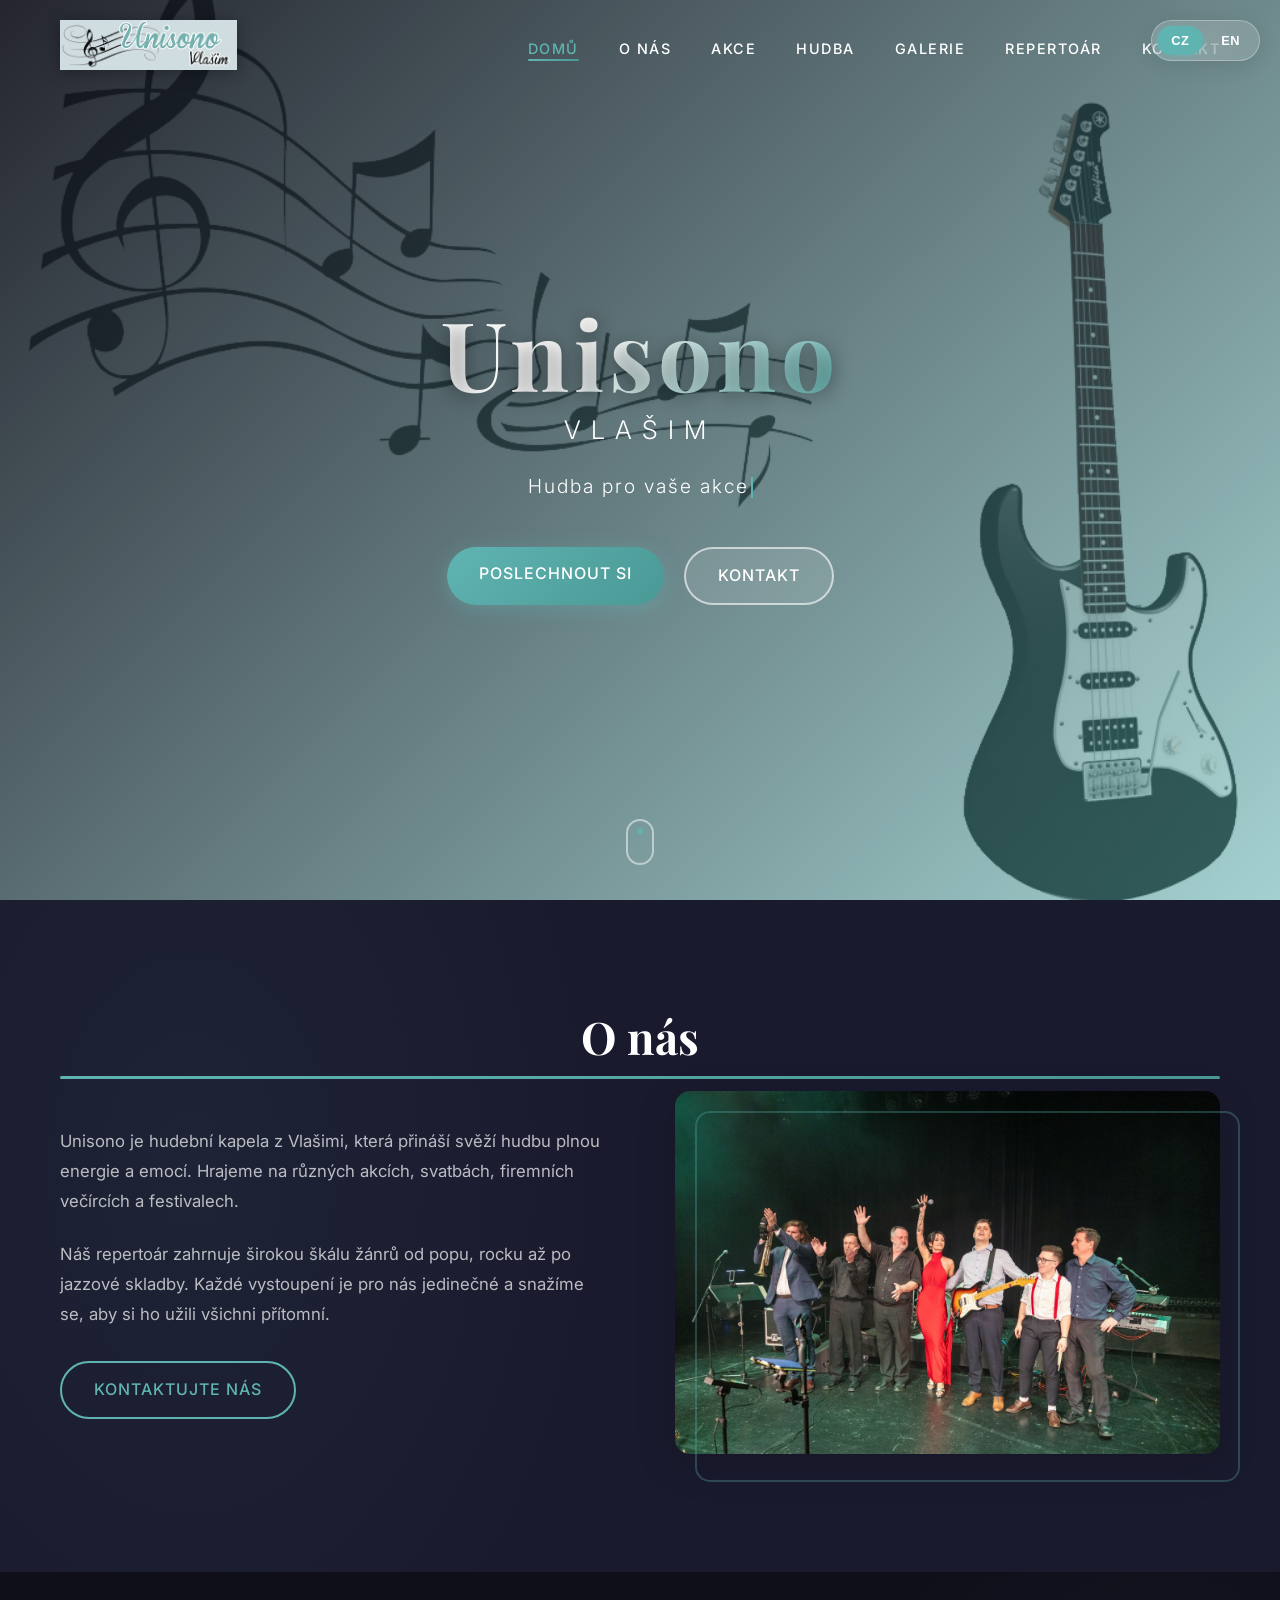
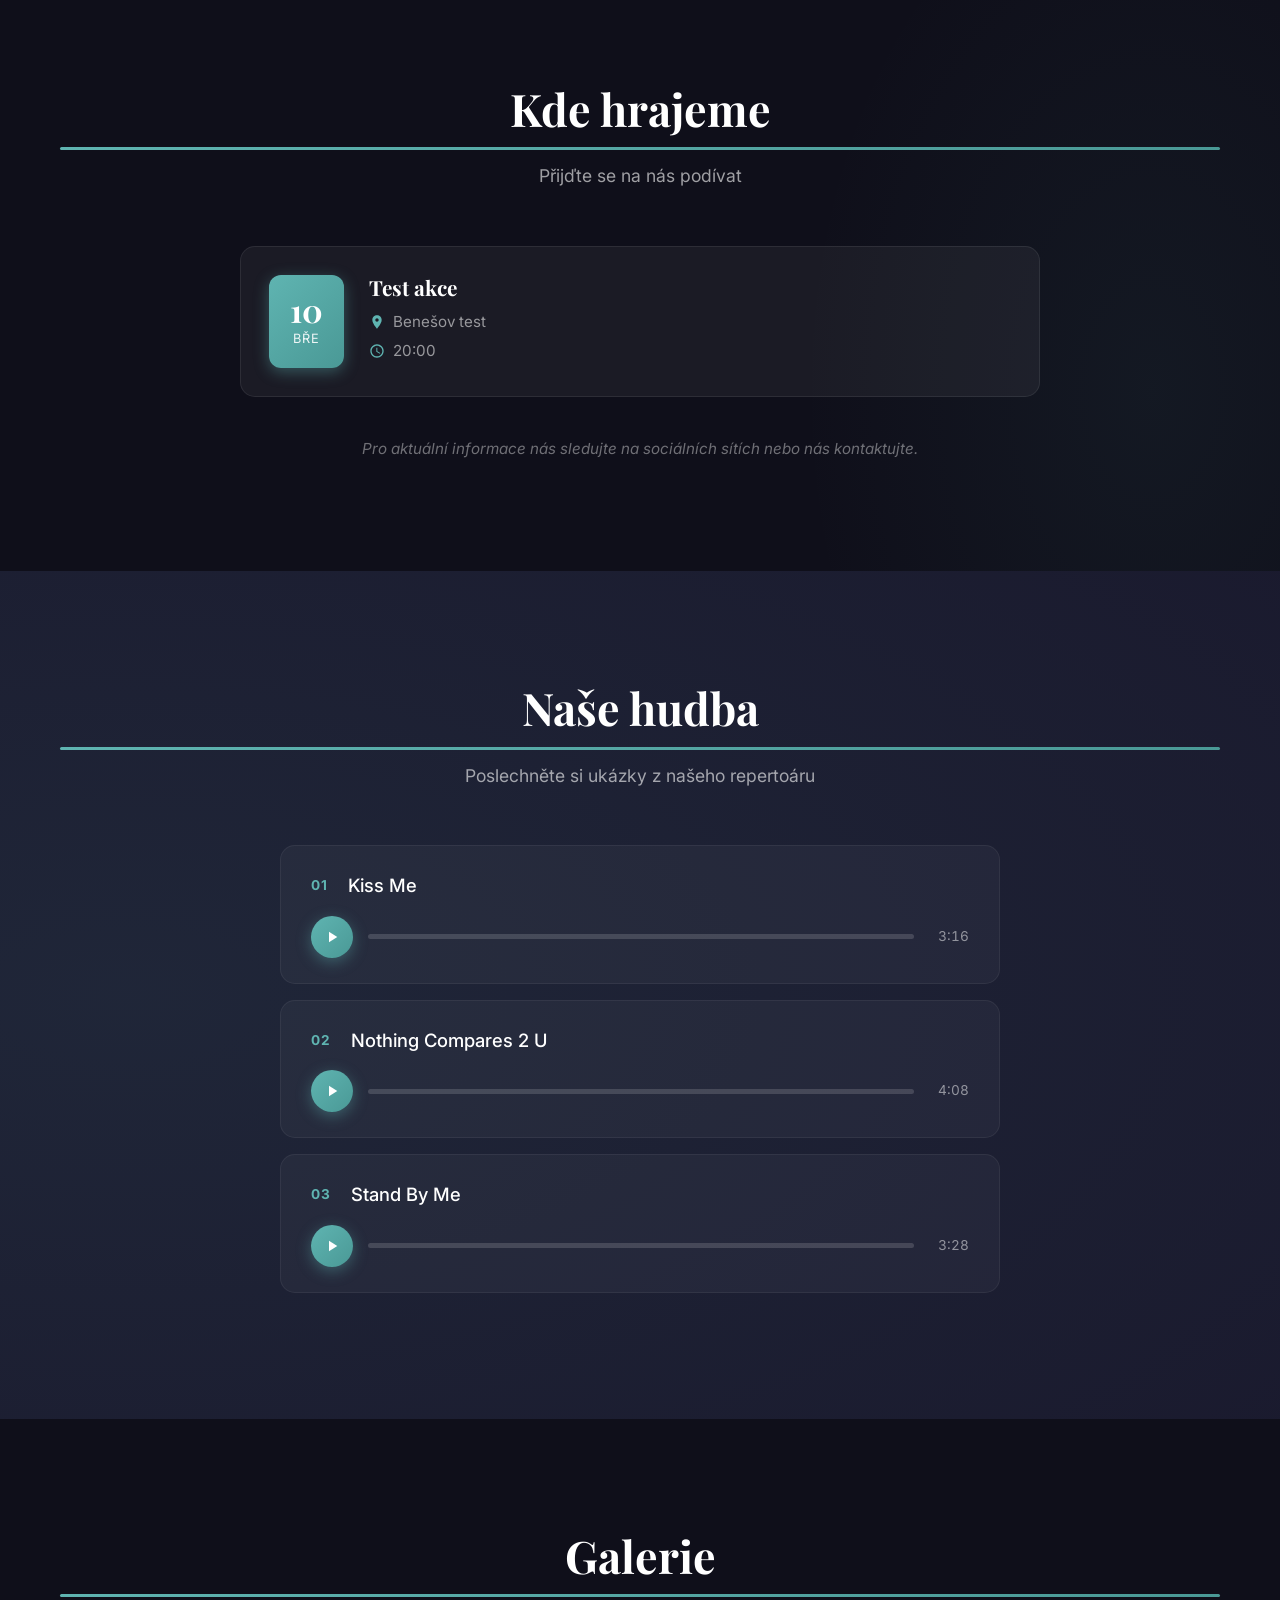
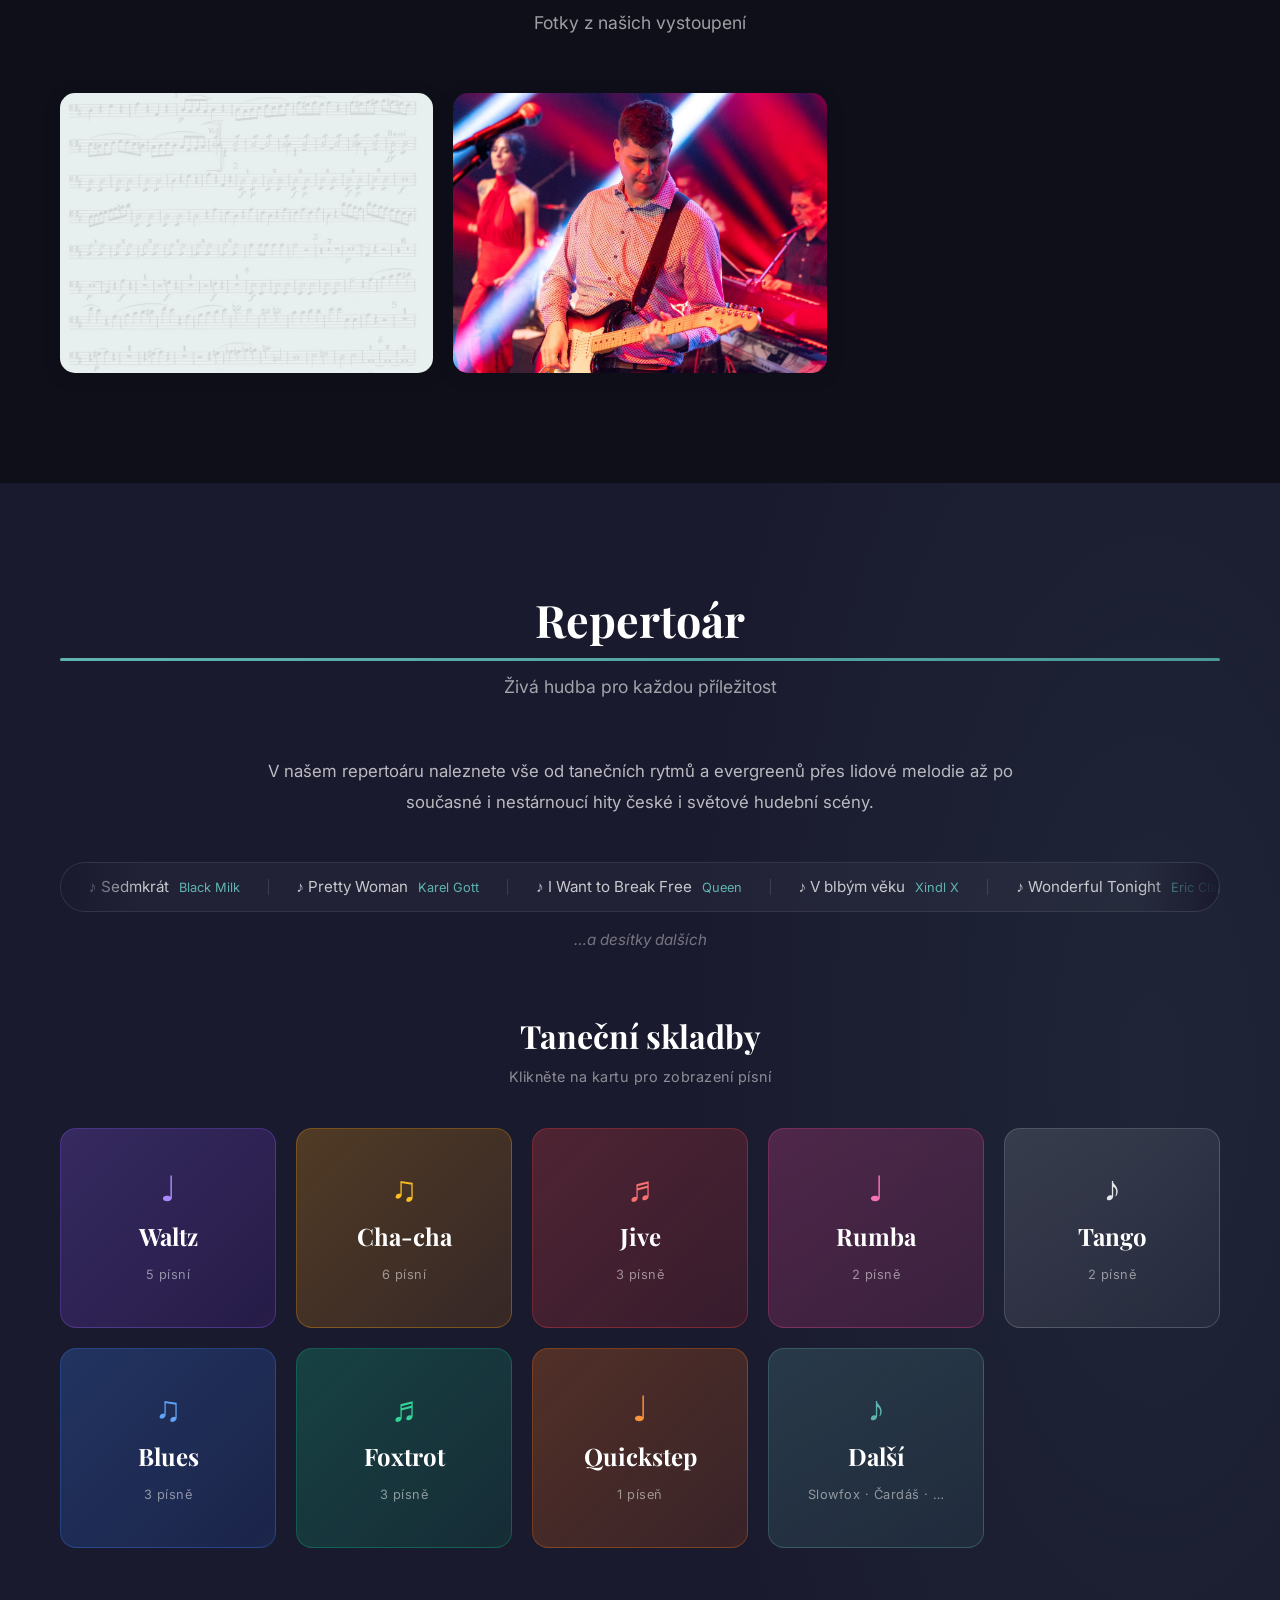
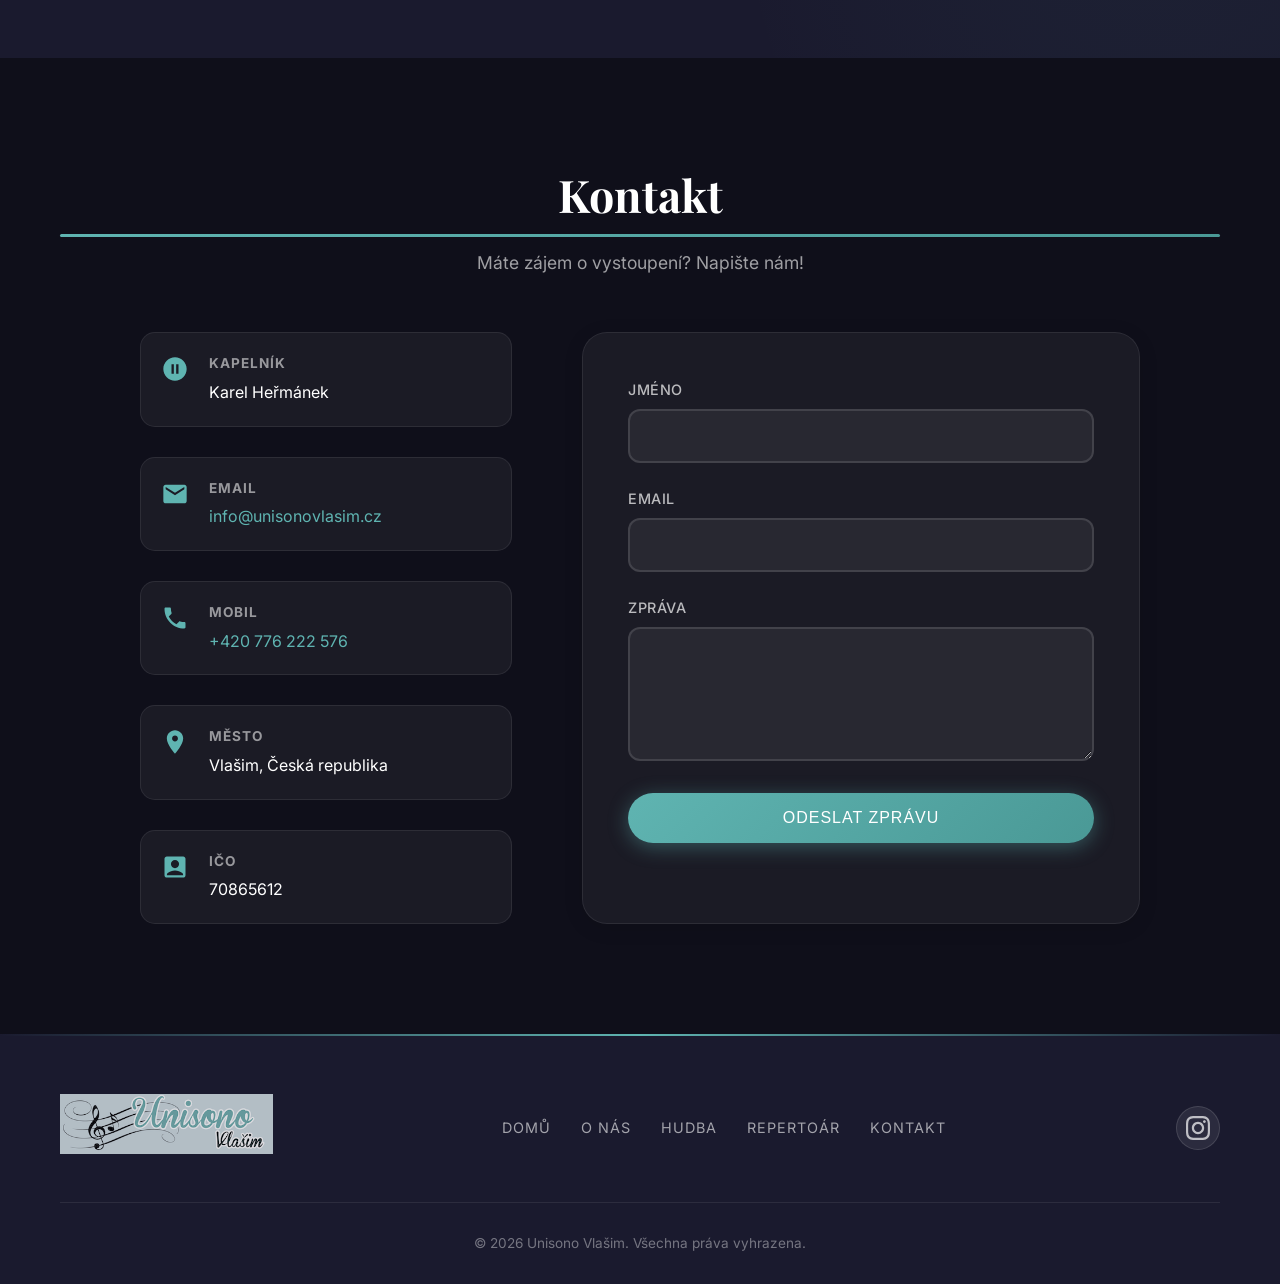
==== index.html @ f1cb287b "Dvě střídající se barvy sekcí + Instagram odkaz - Přidána tmavá pozadí pro Gallery, Contact sekce (b" ====
<!DOCTYPE html>
<html lang="cs">
<head>
    <meta charset="UTF-8">
    <meta name="viewport" content="width=device-width, initial-scale=1.0">
    <meta name="description" content="Unisono Vlašim - Česká hudební kapela. Koncerty, hudba, fotogalerie a kontakt.">
    <title>Unisono Vlašim | Hudební kapela</title>
    <link rel="stylesheet" href="css/style.css">
    <link rel="preconnect" href="https://fonts.googleapis.com">
    <link rel="preconnect" href="https://fonts.gstatic.com" crossorigin>
    <link href="https://fonts.googleapis.com/css2?family=Playfair+Display:wght@400;700&family=Inter:wght@300;400;500;600&display=swap" rel="stylesheet">
    <link rel="icon" type="image/png" href="images/logo.png">
    <script src="https://identity.netlify.com/v1/netlify-identity-widget.js"></script>
</head>
<body>
    <!-- Language Switcher -->
    <div class="lang-switcher">
        <button class="lang-btn active" data-lang="cs">CZ</button>
        <button class="lang-btn" data-lang="en">EN</button>
    </div>

    <!-- Navigation -->
    <nav class="navbar" id="navbar">
        <div class="nav-container">
            <a href="#home" class="nav-logo">
                <img src="images/logo.png" alt="Unisono Vlašim">
            </a>
            <button class="nav-toggle" aria-label="Toggle navigation">
                <span></span>
                <span></span>
                <span></span>
            </button>
            <ul class="nav-menu">
                <li><a href="#home" data-cs="Domů" data-en="Home">Domů</a></li>
                <li><a href="#about" data-cs="O nás" data-en="About">O nás</a></li>
                <li><a href="#events" data-cs="Akce" data-en="Events">Akce</a></li>
                <li><a href="#music" data-cs="Hudba" data-en="Music">Hudba</a></li>
                <li><a href="#gallery" data-cs="Galerie" data-en="Gallery">Galerie</a></li>
                <li><a href="#repertoire" data-cs="Repertoár" data-en="Repertoire">Repertoár</a></li>
                <li><a href="#contact" data-cs="Kontakt" data-en="Contact">Kontakt</a></li>
            </ul>
        </div>
    </nav>

    <!-- Hero Section -->
    <section id="home" class="hero">
        <div class="hero-overlay"></div>
        <div class="hero-particles"></div>
        <div class="hero-content">
            <h1 class="hero-title">Unisono</h1>
            <p class="hero-location">Vlašim</p>
            <p class="hero-subtitle" data-cs="Hudba pro vaše akce" data-en="Music for your events">Hudba pro vaše akce</p>
            <div class="hero-buttons">
                <a href="#music" class="btn btn-primary" data-cs="Poslechnout si" data-en="Listen Now">Poslechnout si</a>
                <a href="#contact" class="btn btn-outline" data-cs="Kontakt" data-en="Contact">Kontakt</a>
            </div>
        </div>
        <div class="scroll-indicator">
            <span></span>
        </div>
    </section>

    <!-- About Section -->
    <section id="about" class="section about">
        <div class="container">
            <h2 class="section-title" data-cs="O nás" data-en="About Us">O nás</h2>
            <div class="about-content">
                <div class="about-text">
                    <p data-cs="Unisono je hudební kapela z Vlašimi, která přináší svěží hudbu plnou energie a emocí. Hrajeme na různých akcích, svatbách, firemních večírcích a festivalech."
                       data-en="Unisono is a music band from Vlašim, bringing fresh music full of energy and emotions. We play at various events, weddings, corporate parties and festivals.">
                        Unisono je hudební kapela z Vlašimi, která přináší svěží hudbu plnou energie a emocí. Hrajeme na různých akcích, svatbách, firemních večírcích a festivalech.
                    </p>
                    <p data-cs="Náš repertoár zahrnuje širokou škálu žánrů od popu, rocku až po jazzové skladby. Každé vystoupení je pro nás jedinečné a snažíme se, aby si ho užili všichni přítomní."
                       data-en="Our repertoire includes a wide range of genres from pop, rock to jazz compositions. Every performance is unique for us and we try to make sure everyone enjoys it.">
                        Náš repertoár zahrnuje širokou škálu žánrů od popu, rocku až po jazzové skladby. Každé vystoupení je pro nás jedinečné a snažíme se, aby si ho užili všichni přítomní.
                    </p>
                    <a href="#contact" class="btn btn-secondary" data-cs="Kontaktujte nás" data-en="Contact Us">Kontaktujte nás</a>
                </div>
                <div class="about-image">
                    <img src="images/kapela.jpg" alt="Kapela Unisono Vlašim" style="width:100%;border-radius:15px;box-shadow:0 10px 40px rgba(0,0,0,0.15);">
                </div>
            </div>
        </div>
    </section>

    <!-- Events Section -->
    <section id="events" class="section events">
        <div class="container">
            <h2 class="section-title" data-cs="Kde hrajeme" data-en="Upcoming Events">Kde hrajeme</h2>
            <p class="section-subtitle" data-cs="Přijďte se na nás podívat" data-en="Come see us live">Přijďte se na nás podívat</p>

            <div class="events-list" id="events-list">
                <!-- Events will be loaded dynamically from CMS -->
                <div class="event-card">
                    <div class="event-date">
                        <span class="event-day">15</span>
                        <span class="event-month" data-cs="Bře" data-en="Mar">Bře</span>
                    </div>
                    <div class="event-info">
                        <h3 class="event-title">Jarní koncert</h3>
                        <p class="event-location">
                            <svg viewBox="0 0 24 24" fill="currentColor" width="16" height="16">
                                <path d="M12 2C8.13 2 5 5.13 5 9c0 5.25 7 13 7 13s7-7.75 7-13c0-3.87-3.13-7-7-7zm0 9.5c-1.38 0-2.5-1.12-2.5-2.5s1.12-2.5 2.5-2.5 2.5 1.12 2.5 2.5-1.12 2.5-2.5 2.5z"/>
                            </svg>
                            Kulturní dům Vlašim
                        </p>
                        <p class="event-time">
                            <svg viewBox="0 0 24 24" fill="currentColor" width="16" height="16">
                                <path d="M11.99 2C6.47 2 2 6.48 2 12s4.47 10 9.99 10C17.52 22 22 17.52 22 12S17.52 2 11.99 2zM12 20c-4.42 0-8-3.58-8-8s3.58-8 8-8 8 3.58 8 8-3.58 8-8 8zm.5-13H11v6l5.25 3.15.75-1.23-4.5-2.67z"/>
                            </svg>
                            20:00
                        </p>
                    </div>
                </div>
            </div>

            <p class="events-note" data-cs="Pro aktuální informace nás sledujte na sociálních sítích nebo nás kontaktujte."
               data-en="For current information, follow us on social media or contact us.">
                Pro aktuální informace nás sledujte na sociálních sítích nebo nás kontaktujte.
            </p>
        </div>
    </section>

    <!-- Music Section -->
    <section id="music" class="section music">
        <div class="container">
            <h2 class="section-title" data-cs="Naše hudba" data-en="Our Music">Naše hudba</h2>
            <p class="section-subtitle" data-cs="Poslechněte si ukázky z našeho repertoáru" data-en="Listen to samples from our repertoire">Poslechněte si ukázky z našeho repertoáru</p>

            <div class="music-player">
                <div class="track" data-src="audio/kiss_me.mp3">
                    <div class="track-info">
                        <span class="track-number">01</span>
                        <span class="track-name">Kiss Me</span>
                        <div class="equalizer">
                            <span class="eq-bar"></span><span class="eq-bar"></span>
                            <span class="eq-bar"></span><span class="eq-bar"></span>
                            <span class="eq-bar"></span>
                        </div>
                    </div>
                    <div class="track-controls">
                        <button class="play-btn" aria-label="Play">
                            <svg viewBox="0 0 24 24" fill="currentColor">
                                <path d="M8 5v14l11-7z"/>
                            </svg>
                        </button>
                        <div class="progress-bar">
                            <div class="progress"></div>
                        </div>
                        <span class="track-duration">0:00</span>
                    </div>
                </div>

                <div class="track" data-src="audio/nothing_compares_2_U.mp3">
                    <div class="track-info">
                        <span class="track-number">02</span>
                        <span class="track-name">Nothing Compares 2 U</span>
                        <div class="equalizer">
                            <span class="eq-bar"></span><span class="eq-bar"></span>
                            <span class="eq-bar"></span><span class="eq-bar"></span>
                            <span class="eq-bar"></span>
                        </div>
                    </div>
                    <div class="track-controls">
                        <button class="play-btn" aria-label="Play">
                            <svg viewBox="0 0 24 24" fill="currentColor">
                                <path d="M8 5v14l11-7z"/>
                            </svg>
                        </button>
                        <div class="progress-bar">
                            <div class="progress"></div>
                        </div>
                        <span class="track-duration">0:00</span>
                    </div>
                </div>

                <div class="track" data-src="audio/stand_by_me.mp3">
                    <div class="track-info">
                        <span class="track-number">03</span>
                        <span class="track-name">Stand By Me</span>
                        <div class="equalizer">
                            <span class="eq-bar"></span><span class="eq-bar"></span>
                            <span class="eq-bar"></span><span class="eq-bar"></span>
                            <span class="eq-bar"></span>
                        </div>
                    </div>
                    <div class="track-controls">
                        <button class="play-btn" aria-label="Play">
                            <svg viewBox="0 0 24 24" fill="currentColor">
                                <path d="M8 5v14l11-7z"/>
                            </svg>
                        </button>
                        <div class="progress-bar">
                            <div class="progress"></div>
                        </div>
                        <span class="track-duration">0:00</span>
                    </div>
                </div>
            </div>
        </div>
    </section>

    <!-- Gallery Section -->
    <section id="gallery" class="section gallery">
        <div class="container">
            <h2 class="section-title" data-cs="Galerie" data-en="Gallery">Galerie</h2>
            <p class="section-subtitle" data-cs="Fotky z našich vystoupení" data-en="Photos from our performances">Fotky z našich vystoupení</p>

            <div class="gallery-grid" id="gallery-grid">
                <!-- Gallery items will be loaded dynamically -->
                <div class="gallery-placeholder">
                    <p data-cs="Fotky budou brzy přidány" data-en="Photos coming soon">Fotky budou brzy přidány</p>
                </div>
            </div>
        </div>
    </section>

    <!-- Repertoire Section -->
    <section id="repertoire" class="section repertoire">
        <div class="container">
            <h2 class="section-title" data-cs="Repertoár" data-en="Repertoire">Repertoár</h2>
            <p class="section-subtitle" data-cs="Živá hudba pro každou příležitost" data-en="Live music for every occasion">Živá hudba pro každou příležitost</p>

            <p class="repertoire-intro" data-cs="V našem repertoáru naleznete vše od tanečních rytmů a evergreenů přes lidové melodie až po současné i nestárnoucí hity české i světové hudební scény." data-en="Our repertoire includes everything from dance rhythms and evergreens to folk melodies and timeless hits from Czech and world music.">
                V našem repertoáru naleznete vše od tanečních rytmů a evergreenů přes lidové melodie až po současné i nestárnoucí hity české i světové hudební scény.
            </p>

            <!-- Scrolling song ticker -->
            <div class="ticker-wrap">
                <div class="ticker-track">
                    <span class="ticker-item">♪ Sedmkrát <em>Black Milk</em></span>
                    <span class="ticker-item">♪ Pretty Woman <em>Karel Gott</em></span>
                    <span class="ticker-item">♪ I Want to Break Free <em>Queen</em></span>
                    <span class="ticker-item">♪ V blbým věku <em>Xindl X</em></span>
                    <span class="ticker-item">♪ Wonderful Tonight <em>Eric Clapton</em></span>
                    <span class="ticker-item">♪ Nothing Compares 2U <em>Sinéad O'Connor</em></span>
                    <span class="ticker-item">♪ Hallelujah <em>Leonard Cohen</em></span>
                    <span class="ticker-item">♪ Simply the Best <em>Tina Turner</em></span>
                    <span class="ticker-item">♪ Billie Jean <em>Michael Jackson</em></span>
                    <span class="ticker-item">♪ Careless Whisper <em>George Michael</em></span>
                    <span class="ticker-item">♪ Perfect <em>Ed Sheeran</em></span>
                    <span class="ticker-item">♪ Blinding Lights <em>The Weeknd</em></span>
                    <span class="ticker-item">♪ Crazy Little Thing Called Love <em>Queen</em></span>
                    <span class="ticker-item">♪ Can't Help Falling in Love <em>Elvis Presley</em></span>
                    <span class="ticker-item">♪ Every Breath You Take <em>The Police</em></span>
                    <span class="ticker-item">♪ Voda živá <em>Aneta Langerová</em></span>
                    <span class="ticker-item">♪ Bára <em>Kabát</em></span>
                    <span class="ticker-item">♪ Magdaléna <em>Jelen</em></span>
                    <span class="ticker-item">♪ Honey Honey <em>ABBA</em></span>
                    <span class="ticker-item">♪ Hot Stuff <em>Donna Summer</em></span>
                    <span class="ticker-item">♪ Venus <em>Shocking Blue</em></span>
                    <span class="ticker-item">♪ What's Up <em>4 Non Blondes</em></span>
                    <span class="ticker-item">♪ Sex Bomb <em>Tom Jones</em></span>
                    <span class="ticker-item">♪ Mexiko <em>Tři sestry</em></span>
                    <span class="ticker-item">♪ Žádný party <em>Lucie Bílá</em></span>
                    <span class="ticker-item">♪ Everything I Do <em>Bryan Adams</em></span>
                    <!-- duplicate for seamless loop -->
                    <span class="ticker-item">♪ Sedmkrát <em>Black Milk</em></span>
                    <span class="ticker-item">♪ Pretty Woman <em>Karel Gott</em></span>
                    <span class="ticker-item">♪ I Want to Break Free <em>Queen</em></span>
                    <span class="ticker-item">♪ V blbým věku <em>Xindl X</em></span>
                    <span class="ticker-item">♪ Wonderful Tonight <em>Eric Clapton</em></span>
                    <span class="ticker-item">♪ Nothing Compares 2U <em>Sinéad O'Connor</em></span>
                    <span class="ticker-item">♪ Hallelujah <em>Leonard Cohen</em></span>
                    <span class="ticker-item">♪ Simply the Best <em>Tina Turner</em></span>
                    <span class="ticker-item">♪ Billie Jean <em>Michael Jackson</em></span>
                    <span class="ticker-item">♪ Careless Whisper <em>George Michael</em></span>
                    <span class="ticker-item">♪ Perfect <em>Ed Sheeran</em></span>
                    <span class="ticker-item">♪ Blinding Lights <em>The Weeknd</em></span>
                    <span class="ticker-item">♪ Crazy Little Thing Called Love <em>Queen</em></span>
                    <span class="ticker-item">♪ Can't Help Falling in Love <em>Elvis Presley</em></span>
                    <span class="ticker-item">♪ Every Breath You Take <em>The Police</em></span>
                    <span class="ticker-item">♪ Voda živá <em>Aneta Langerová</em></span>
                    <span class="ticker-item">♪ Bára <em>Kabát</em></span>
                    <span class="ticker-item">♪ Magdaléna <em>Jelen</em></span>
                    <span class="ticker-item">♪ Honey Honey <em>ABBA</em></span>
                    <span class="ticker-item">♪ Hot Stuff <em>Donna Summer</em></span>
                    <span class="ticker-item">♪ Venus <em>Shocking Blue</em></span>
                    <span class="ticker-item">♪ What's Up <em>4 Non Blondes</em></span>
                    <span class="ticker-item">♪ Sex Bomb <em>Tom Jones</em></span>
                    <span class="ticker-item">♪ Mexiko <em>Tři sestry</em></span>
                    <span class="ticker-item">♪ Žádný party <em>Lucie Bílá</em></span>
                    <span class="ticker-item">♪ Everything I Do <em>Bryan Adams</em></span>
                </div>
            </div>

            <p class="repertoire-more" data-cs="…a desítky dalších" data-en="…and dozens more">…a desítky dalších</p>

            <!-- Dance flip cards -->
            <h3 class="dance-section-title" data-cs="Taneční skladby" data-en="Dance Songs">Taneční skladby</h3>
            <p class="dance-section-desc" data-cs="Klikněte na kartu pro zobrazení písní" data-en="Click a card to see the songs">Klikněte na kartu pro zobrazení písní</p>

            <div class="flip-cards-grid">

                <div class="flip-card" data-color="waltz">
                    <div class="flip-card-inner">
                        <div class="flip-card-front">
                            <span class="flip-icon">♩</span>
                            <span class="flip-name">Waltz</span>
                            <span class="flip-count">5 písní</span>
                        </div>
                        <div class="flip-card-back">
                            <h4>Waltz</h4>
                            <ul>
                                <li>Come Away with Me</li>
                                <li>It Is You I Have Loved</li>
                                <li>Requiem</li>
                                <li>Moon River</li>
                                <li>Are You Lonesome Tonight</li>
                            </ul>
                        </div>
                    </div>
                </div>

                <div class="flip-card" data-color="cha-cha">
                    <div class="flip-card-inner">
                        <div class="flip-card-front">
                            <span class="flip-icon">♫</span>
                            <span class="flip-name">Cha-cha</span>
                            <span class="flip-count">6 písní</span>
                        </div>
                        <div class="flip-card-back">
                            <h4>Cha-cha</h4>
                            <ul>
                                <li>Nebudeme sedět doma</li>
                                <li>Pátá</li>
                                <li>Katchi</li>
                                <li>Sway</li>
                                <li>I Feel Good <em>James Brown</em></li>
                                <li>Shake It Off</li>
                            </ul>
                        </div>
                    </div>
                </div>

                <div class="flip-card" data-color="jive">
                    <div class="flip-card-inner">
                        <div class="flip-card-front">
                            <span class="flip-icon">♬</span>
                            <span class="flip-name">Jive</span>
                            <span class="flip-count">3 písně</span>
                        </div>
                        <div class="flip-card-back">
                            <h4>Jive</h4>
                            <ul>
                                <li>Amor Magor</li>
                                <li>Wake Me Up Before You Go Go</li>
                                <li>Ma Chérie</li>
                            </ul>
                        </div>
                    </div>
                </div>

                <div class="flip-card" data-color="rumba">
                    <div class="flip-card-inner">
                        <div class="flip-card-front">
                            <span class="flip-icon">♩</span>
                            <span class="flip-name">Rumba</span>
                            <span class="flip-count">2 písně</span>
                        </div>
                        <div class="flip-card-back">
                            <h4>Rumba</h4>
                            <ul>
                                <li>Fields of Gold</li>
                                <li>Sen</li>
                            </ul>
                        </div>
                    </div>
                </div>

                <div class="flip-card" data-color="tango">
                    <div class="flip-card-inner">
                        <div class="flip-card-front">
                            <span class="flip-icon">♪</span>
                            <span class="flip-name">Tango</span>
                            <span class="flip-count">2 písně</span>
                        </div>
                        <div class="flip-card-back">
                            <h4>Tango</h4>
                            <ul>
                                <li>Bubenické tango</li>
                                <li>Cikánka</li>
                            </ul>
                        </div>
                    </div>
                </div>

                <div class="flip-card" data-color="blues">
                    <div class="flip-card-inner">
                        <div class="flip-card-front">
                            <span class="flip-icon">♫</span>
                            <span class="flip-name">Blues</span>
                            <span class="flip-count">3 písně</span>
                        </div>
                        <div class="flip-card-back">
                            <h4>Blues</h4>
                            <ul>
                                <li>Blueberry Hill</li>
                                <li>Zkus mi psát</li>
                                <li>Dlouhá bílá noc</li>
                            </ul>
                        </div>
                    </div>
                </div>

                <div class="flip-card" data-color="foxtrott">
                    <div class="flip-card-inner">
                        <div class="flip-card-front">
                            <span class="flip-icon">♬</span>
                            <span class="flip-name">Foxtrot</span>
                            <span class="flip-count">3 písně</span>
                        </div>
                        <div class="flip-card-back">
                            <h4>Foxtrot</h4>
                            <ul>
                                <li>Kdepak ty ptáčku hnízdo máš</li>
                                <li>Život je jen náhoda</li>
                                <li>Sweet Caroline <em>Neil Diamond</em></li>
                            </ul>
                        </div>
                    </div>
                </div>

                <div class="flip-card" data-color="quickstep">
                    <div class="flip-card-inner">
                        <div class="flip-card-front">
                            <span class="flip-icon">♩</span>
                            <span class="flip-name">Quickstep</span>
                            <span class="flip-count">1 píseň</span>
                        </div>
                        <div class="flip-card-back">
                            <h4>Quickstep</h4>
                            <ul>
                                <li>Walking on Sunshine</li>
                            </ul>
                        </div>
                    </div>
                </div>

                <div class="flip-card" data-color="other">
                    <div class="flip-card-inner">
                        <div class="flip-card-front">
                            <span class="flip-icon">♪</span>
                            <span class="flip-name">Další</span>
                            <span class="flip-count">Slowfox · Čardáš · …</span>
                        </div>
                        <div class="flip-card-back">
                            <h4>Další styly</h4>
                            <ul>
                                <li>Stříbrný měsíc <em>Slowfox</em></li>
                                <li>Bella Ciao <em>Čardáš</em></li>
                                <li>Valerie</li>
                                <li>Love Story</li>
                            </ul>
                        </div>
                    </div>
                </div>

            </div>
        </div>
    </section>

    <!-- Contact Section -->
    <section id="contact" class="section contact">
        <div class="container">
            <h2 class="section-title" data-cs="Kontakt" data-en="Contact">Kontakt</h2>
            <p class="section-subtitle" data-cs="Máte zájem o vystoupení? Napište nám!" data-en="Interested in booking? Write to us!">Máte zájem o vystoupení? Napište nám!</p>

            <div class="contact-wrapper">
                <div class="contact-info">
                    <div class="contact-item">
                        <svg viewBox="0 0 24 24" fill="currentColor">
                            <path d="M12 2C6.48 2 2 6.48 2 12s4.48 10 10 10 10-4.48 10-10S17.52 2 12 2zm-1 14H9V8h2v8zm4 0h-2V8h2v8z"/>
                        </svg>
                        <div>
                            <strong data-cs="Kapelník" data-en="Bandleader">Kapelník</strong>
                            <span>Karel Heřmánek</span>
                        </div>
                    </div>
                    <div class="contact-item">
                        <svg viewBox="0 0 24 24" fill="currentColor">
                            <path d="M20 4H4c-1.1 0-1.99.9-1.99 2L2 18c0 1.1.9 2 2 2h16c1.1 0 2-.9 2-2V6c0-1.1-.9-2-2-2zm0 4l-8 5-8-5V6l8 5 8-5v2z"/>
                        </svg>
                        <div>
                            <strong>Email</strong>
                            <a href="mailto:info@unisonovlasim.cz">info@unisonovlasim.cz</a>
                        </div>
                    </div>
                    <div class="contact-item">
                        <svg viewBox="0 0 24 24" fill="currentColor">
                            <path d="M6.62 10.79c1.44 2.83 3.76 5.14 6.59 6.59l2.2-2.2c.27-.27.67-.36 1.02-.24 1.12.37 2.33.57 3.57.57.55 0 1 .45 1 1V20c0 .55-.45 1-1 1-9.39 0-17-7.61-17-17 0-.55.45-1 1-1h3.5c.55 0 1 .45 1 1 0 1.25.2 2.45.57 3.57.11.35.03.74-.25 1.02l-2.2 2.2z"/>
                        </svg>
                        <div>
                            <strong data-cs="Mobil" data-en="Mobile">Mobil</strong>
                            <a href="tel:+420776222576">+420 776 222 576</a>
                        </div>
                    </div>
                    <div class="contact-item">
                        <svg viewBox="0 0 24 24" fill="currentColor">
                            <path d="M12 2C8.13 2 5 5.13 5 9c0 5.25 7 13 7 13s7-7.75 7-13c0-3.87-3.13-7-7-7zm0 9.5c-1.38 0-2.5-1.12-2.5-2.5s1.12-2.5 2.5-2.5 2.5 1.12 2.5 2.5-1.12 2.5-2.5 2.5z"/>
                        </svg>
                        <div>
                            <strong data-cs="Město" data-en="City">Město</strong>
                            <span>Vlašim, Česká republika</span>
                        </div>
                    </div>
                    <div class="contact-item">
                        <svg viewBox="0 0 24 24" fill="currentColor">
                            <path d="M19 3H5c-1.1 0-2 .9-2 2v14c0 1.1.9 2 2 2h14c1.1 0 2-.9 2-2V5c0-1.1-.9-2-2-2zm-7 3c1.93 0 3.5 1.57 3.5 3.5S13.93 13 12 13s-3.5-1.57-3.5-3.5S10.07 6 12 6zm7 13H5v-.23c0-.62.28-1.2.76-1.58C7.47 15.82 9.64 15 12 15s4.53.82 6.24 2.19c.48.38.76.97.76 1.58V19z"/>
                        </svg>
                        <div>
                            <strong>IČO</strong>
                            <span>70865612</span>
                        </div>
                    </div>
                </div>

                <form class="contact-form" name="contact" method="POST" data-netlify="true" netlify-honeypot="bot-field">
                    <input type="hidden" name="form-name" value="contact">
                    <p class="hidden">
                        <label>Don't fill this out: <input name="bot-field"></label>
                    </p>
                    <div class="form-group">
                        <label for="name" data-cs="Jméno" data-en="Name">Jméno</label>
                        <input type="text" id="name" name="name" required>
                    </div>
                    <div class="form-group">
                        <label for="email" data-cs="Email" data-en="Email">Email</label>
                        <input type="email" id="email" name="email" required>
                    </div>
                    <div class="form-group">
                        <label for="message" data-cs="Zpráva" data-en="Message">Zpráva</label>
                        <textarea id="message" name="message" rows="5" required></textarea>
                    </div>
                    <button type="submit" class="btn btn-primary" data-cs="Odeslat zprávu" data-en="Send Message">Odeslat zprávu</button>
                </form>
            </div>
        </div>
    </section>

    <!-- Footer -->
    <footer class="footer">
        <div class="container">
            <div class="footer-content">
                <div class="footer-logo">
                    <img src="images/logo.png" alt="Unisono Vlašim">
                </div>
                <div class="footer-links">
                    <a href="#home" data-cs="Domů" data-en="Home">Domů</a>
                    <a href="#about" data-cs="O nás" data-en="About">O nás</a>
                    <a href="#music" data-cs="Hudba" data-en="Music">Hudba</a>
                    <a href="#repertoire" data-cs="Repertoár" data-en="Repertoire">Repertoár</a>
                    <a href="#contact" data-cs="Kontakt" data-en="Contact">Kontakt</a>
                </div>
                <div class="footer-social">
                    <a href="https://www.instagram.com/unisono_band_/" target="_blank" rel="noopener noreferrer" class="social-link" aria-label="Instagram">
                        <svg viewBox="0 0 24 24" fill="currentColor" width="24" height="24"><path d="M12 2.163c3.204 0 3.584.012 4.85.07 3.252.148 4.771 1.691 4.919 4.919.058 1.265.069 1.645.069 4.849 0 3.205-.012 3.584-.069 4.849-.149 3.225-1.664 4.771-4.919 4.919-1.266.058-1.644.07-4.85.07-3.204 0-3.584-.012-4.849-.07-3.26-.149-4.771-1.699-4.919-4.92-.058-1.265-.07-1.644-.07-4.849 0-3.204.013-3.583.07-4.849.149-3.227 1.664-4.771 4.919-4.919 1.266-.057 1.645-.069 4.849-.069zm0-2.163c-3.259 0-3.667.014-4.947.072-4.358.2-6.78 2.618-6.98 6.98-.059 1.281-.073 1.689-.073 4.948 0 3.259.014 3.668.072 4.948.2 4.358 2.618 6.78 6.98 6.98 1.281.058 1.689.072 4.948.072 3.259 0 3.668-.014 4.948-.072 4.354-.2 6.782-2.618 6.979-6.98.059-1.28.073-1.689.073-4.948 0-3.259-.014-3.667-.072-4.947-.196-4.354-2.617-6.78-6.979-6.98-1.281-.059-1.69-.073-4.949-.073zm0 5.838c-3.403 0-6.162 2.759-6.162 6.162s2.759 6.163 6.162 6.163 6.162-2.759 6.162-6.163c0-3.403-2.759-6.162-6.162-6.162zm0 10.162c-2.209 0-4-1.79-4-4 0-2.209 1.791-4 4-4s4 1.791 4 4c0 2.21-1.791 4-4 4zm6.406-11.845c-.796 0-1.441.645-1.441 1.44s.645 1.44 1.441 1.44c.795 0 1.439-.645 1.439-1.44s-.644-1.44-1.439-1.44z"/></svg>
                    </a>
                </div>
            </div>
            <div class="footer-bottom">
                <p>&copy; <span id="current-year"></span> Unisono Vlašim. <span data-cs="Všechna práva vyhrazena." data-en="All rights reserved.">Všechna práva vyhrazena.</span></p>
            </div>
        </div>
    </footer>

    <script src="js/main.js"></script>
    <script>
        if (window.netlifyIdentity) {
            window.netlifyIdentity.on("init", user => {
                if (!user) {
                    window.netlifyIdentity.on("login", () => {
                        document.location.href = "/admin/";
                    });
                }
            });
        }
    </script>
</body>
</html>
---- css/style.css ----
/* ================================
   Unisono Vlašim - Modern Website
   ================================ */

:root {
    --primary-color: #5fb4b1;
    --primary-dark: #4a9996;
    --primary-glow: rgba(95, 180, 177, 0.4);
    --secondary-color: #2c3e50;
    --text-color: #333;
    --text-light: #666;
    --bg-light: #f8f9fa;
    --bg-dark: #0f0f1a;
    --bg-dark-2: #1a1a2e;
    --white: #fff;
    --shadow: 0 4px 20px rgba(0, 0, 0, 0.1);
    --shadow-lg: 0 10px 40px rgba(0, 0, 0, 0.15);
    --shadow-glow: 0 0 30px rgba(95, 180, 177, 0.3);
    --transition: all 0.3s ease;
    --transition-slow: all 0.6s ease;
    --font-heading: 'Playfair Display', serif;
    --font-body: 'Inter', sans-serif;
    --radius: 15px;
    --radius-lg: 25px;
}

/* Reset & Base */
*, *::before, *::after {
    box-sizing: border-box;
    margin: 0;
    padding: 0;
}

html {
    scroll-behavior: smooth;
}

body {
    font-family: var(--font-body);
    font-size: 16px;
    line-height: 1.6;
    color: var(--text-color);
    background-color: var(--white);
    overflow-x: hidden;
}

::selection {
    background: var(--primary-color);
    color: var(--white);
}

.hidden {
    display: none !important;
}

/* Typography */
h1, h2, h3, h4, h5, h6 {
    font-family: var(--font-heading);
    font-weight: 700;
    line-height: 1.2;
}

a {
    text-decoration: none;
    color: inherit;
    transition: var(--transition);
}

img {
    max-width: 100%;
    height: auto;
}

/* Container */
.container {
    max-width: 1200px;
    margin: 0 auto;
    padding: 0 20px;
}

/* ================================
   Buttons
   ================================ */
.btn {
    display: inline-block;
    padding: 14px 32px;
    border-radius: 50px;
    font-weight: 500;
    font-size: 1rem;
    cursor: pointer;
    transition: var(--transition);
    border: none;
    text-transform: uppercase;
    letter-spacing: 1px;
    position: relative;
    overflow: hidden;
}

.btn::after {
    content: '';
    position: absolute;
    inset: 0;
    background: rgba(255,255,255,0.15);
    transform: translateX(-100%);
    transition: transform 0.4s ease;
}

.btn:hover::after {
    transform: translateX(0);
}

.btn-primary {
    background: linear-gradient(135deg, var(--primary-color), var(--primary-dark));
    color: var(--white);
    box-shadow: 0 4px 20px var(--primary-glow);
}

.btn-primary:hover {
    transform: translateY(-3px);
    box-shadow: 0 8px 30px var(--primary-glow);
}

.btn-secondary {
    background: transparent;
    color: var(--primary-color);
    border: 2px solid var(--primary-color);
}

.btn-secondary:hover {
    background: var(--primary-color);
    color: var(--white);
    transform: translateY(-3px);
    box-shadow: 0 8px 20px var(--primary-glow);
}

.btn-outline {
    background: rgba(255,255,255,0.1);
    color: var(--white);
    border: 2px solid rgba(255,255,255,0.6);
    backdrop-filter: blur(10px);
}

.btn-outline:hover {
    background: var(--white);
    color: var(--secondary-color);
    transform: translateY(-3px);
}

/* ================================
   Language Switcher
   ================================ */
.lang-switcher {
    position: fixed;
    top: 20px;
    right: 20px;
    z-index: 1001;
    display: flex;
    gap: 4px;
    background: rgba(255,255,255,0.15);
    backdrop-filter: blur(20px);
    padding: 5px;
    border-radius: 30px;
    border: 1px solid rgba(255,255,255,0.3);
    box-shadow: var(--shadow);
}

.lang-btn {
    padding: 7px 14px;
    border: none;
    background: transparent;
    cursor: pointer;
    border-radius: 25px;
    font-weight: 600;
    font-size: 0.8rem;
    transition: var(--transition);
    color: var(--white);
    letter-spacing: 0.5px;
}

.lang-btn.active {
    background: var(--primary-color);
    color: var(--white);
    box-shadow: 0 2px 10px var(--primary-glow);
}

.lang-btn:hover:not(.active) {
    background: rgba(255,255,255,0.2);
}

/* ================================
   Navigation
   ================================ */
.navbar {
    position: fixed;
    top: 0;
    left: 0;
    width: 100%;
    z-index: 1000;
    padding: 20px 0;
    transition: var(--transition-slow);
}

.navbar.scrolled {
    background: rgba(255, 255, 255, 0.85);
    backdrop-filter: blur(20px);
    -webkit-backdrop-filter: blur(20px);
    box-shadow: 0 2px 30px rgba(0,0,0,0.1);
    padding: 10px 0;
    border-bottom: 1px solid rgba(255,255,255,0.5);
}

.nav-container {
    max-width: 1200px;
    margin: 0 auto;
    padding: 0 20px;
    display: flex;
    justify-content: space-between;
    align-items: center;
}

.nav-logo img {
    height: 50px;
    transition: var(--transition);
    filter: drop-shadow(0 2px 8px rgba(0,0,0,0.3));
}

.navbar.scrolled .nav-logo img {
    height: 40px;
    filter: none;
}

.nav-menu {
    display: flex;
    list-style: none;
    gap: 40px;
}

.nav-menu a {
    color: var(--white);
    font-weight: 500;
    font-size: 0.9rem;
    text-transform: uppercase;
    letter-spacing: 1.5px;
    position: relative;
    padding-bottom: 4px;
}

.navbar.scrolled .nav-menu a {
    color: var(--text-color);
}

.nav-menu a::after {
    content: '';
    position: absolute;
    bottom: 0;
    left: 0;
    width: 0;
    height: 2px;
    background: linear-gradient(90deg, var(--primary-color), var(--primary-dark));
    transition: width 0.3s ease;
    border-radius: 2px;
}

.nav-menu a:hover::after,
.nav-menu a.active::after {
    width: 100%;
}

.nav-menu a.active {
    color: var(--primary-color);
}

.navbar:not(.scrolled) .nav-menu a.active {
    color: var(--primary-color);
}

.nav-toggle {
    display: none;
    flex-direction: column;
    gap: 6px;
    background: none;
    border: none;
    cursor: pointer;
    padding: 5px;
    z-index: 1001;
}

.nav-toggle span {
    width: 25px;
    height: 2px;
    background: var(--white);
    transition: var(--transition);
    transform-origin: center;
}

.navbar.scrolled .nav-toggle span {
    background: var(--text-color);
}

.nav-toggle.active span:nth-child(1) {
    transform: rotate(45deg) translate(5px, 6px);
}
.nav-toggle.active span:nth-child(2) {
    opacity: 0;
    transform: scaleX(0);
}
.nav-toggle.active span:nth-child(3) {
    transform: rotate(-45deg) translate(5px, -6px);
}

/* ================================
   Hero Section
   ================================ */
.hero {
    min-height: 100vh;
    display: flex;
    align-items: center;
    justify-content: center;
    position: relative;
    background: url('../images/bg-guitar.jpg') center/cover no-repeat;
    overflow: hidden;
}

.hero-overlay {
    position: absolute;
    inset: 0;
    background: linear-gradient(135deg, rgba(15, 15, 26, 0.9) 0%, rgba(95, 180, 177, 0.5) 100%);
}

.hero-content {
    position: relative;
    z-index: 1;
    text-align: center;
    color: var(--white);
    padding: 20px;
}

.hero-title {
    font-size: 6rem;
    font-weight: 700;
    margin-bottom: 0;
    letter-spacing: 5px;
    animation: fadeInDown 1s ease both;
    text-shadow: 0 4px 20px rgba(0,0,0,0.4);
    background: linear-gradient(135deg, #fff 40%, var(--primary-color));
    -webkit-background-clip: text;
    -webkit-text-fill-color: transparent;
    background-clip: text;
}

.hero-location {
    font-size: 1.6rem;
    font-weight: 300;
    letter-spacing: 10px;
    text-transform: uppercase;
    margin-bottom: 20px;
    opacity: 0.85;
    animation: fadeInDown 1s ease 0.2s both;
}

.hero-subtitle {
    font-size: 1.2rem;
    margin-bottom: 45px;
    font-weight: 300;
    letter-spacing: 2px;
    opacity: 0.8;
    animation: fadeInUp 1s ease 0.4s both;
    min-height: 1.5em;
}

.hero-subtitle .cursor {
    display: inline-block;
    width: 2px;
    height: 1.1em;
    background: var(--primary-color);
    margin-left: 2px;
    vertical-align: text-bottom;
    animation: blink 1s step-end infinite;
}

@keyframes blink {
    0%, 100% { opacity: 1; }
    50% { opacity: 0; }
}

.hero-buttons {
    display: flex;
    gap: 20px;
    justify-content: center;
    flex-wrap: wrap;
    animation: fadeInUp 1s ease 0.6s both;
}

/* Floating notes decoration */
.hero-particles {
    position: absolute;
    inset: 0;
    overflow: hidden;
    pointer-events: none;
    z-index: 0;
}

.note {
    position: absolute;
    font-size: 1.5rem;
    opacity: 0;
    animation: floatNote linear infinite;
    color: rgba(95,180,177,0.4);
}

@keyframes floatNote {
    0%   { transform: translateY(100vh) rotate(0deg); opacity: 0; }
    10%  { opacity: 0.6; }
    90%  { opacity: 0.3; }
    100% { transform: translateY(-10vh) rotate(360deg); opacity: 0; }
}

.scroll-indicator {
    position: absolute;
    bottom: 35px;
    left: 50%;
    transform: translateX(-50%);
    z-index: 1;
    display: flex;
    flex-direction: column;
    align-items: center;
    gap: 8px;
    cursor: pointer;
}

.scroll-indicator span {
    display: block;
    width: 28px;
    height: 46px;
    border: 2px solid rgba(255,255,255,0.5);
    border-radius: 25px;
    position: relative;
}

.scroll-indicator span::before {
    content: '';
    position: absolute;
    top: 8px;
    left: 50%;
    transform: translateX(-50%);
    width: 5px;
    height: 5px;
    background: var(--primary-color);
    border-radius: 50%;
    animation: scrollDown 2s infinite;
    box-shadow: 0 0 6px var(--primary-color);
}

@keyframes scrollDown {
    0%   { top: 8px; opacity: 1; }
    100% { top: 30px; opacity: 0; }
}

@keyframes fadeInDown {
    from { opacity: 0; transform: translateY(-40px); }
    to   { opacity: 1; transform: translateY(0); }
}

@keyframes fadeInUp {
    from { opacity: 0; transform: translateY(40px); }
    to   { opacity: 1; transform: translateY(0); }
}

/* ================================
   Sections
   ================================ */
.section {
    padding: 110px 0;
}

.section-title {
    font-size: 2.8rem;
    text-align: center;
    margin-bottom: 12px;
    color: var(--secondary-color);
    position: relative;
    display: block;
}

.section-title::after {
    content: '';
    display: block;
    width: 60px;
    height: 3px;
    background: linear-gradient(90deg, var(--primary-color), var(--primary-dark));
    margin: 12px auto 0;
    border-radius: 3px;
    transition: width 0.6s ease;
}

.section:hover .section-title::after,
.section-title.animated::after {
    width: 100%;
}

.section-subtitle {
    text-align: center;
    color: var(--text-light);
    font-size: 1.1rem;
    margin-bottom: 55px;
    margin-top: 8px;
}

/* Staggered reveal */
.stagger-child {
    opacity: 0;
    transform: translateY(30px);
    transition: opacity 0.6s ease, transform 0.6s ease;
}

.stagger-child.visible {
    opacity: 1;
    transform: translateY(0);
}

/* ================================
   About Section
   ================================ */
.about {
    background: var(--bg-dark-2);
    position: relative;
    overflow: hidden;
}

.about::before {
    content: '';
    position: absolute;
    bottom: -40%;
    left: -20%;
    width: 70%;
    height: 200%;
    background: radial-gradient(ellipse, rgba(95,180,177,0.06) 0%, transparent 65%);
    pointer-events: none;
}

.about .section-title { color: var(--white); }
.about .section-subtitle { color: rgba(255,255,255,0.6); }

.about-text p {
    color: rgba(255,255,255,0.7) !important;
}

.about-content {
    display: grid;
    grid-template-columns: 1fr 1fr;
    gap: 70px;
    align-items: center;
}

.about-text p {
    margin-bottom: 22px;
    color: var(--text-light);
    font-size: 1.05rem;
    line-height: 1.8;
}

.about-text .btn {
    margin-top: 10px;
}

.about-image {
    position: relative;
}

.about-image::before {
    content: '';
    position: absolute;
    top: 20px;
    left: 20px;
    right: -20px;
    bottom: -20px;
    border: 2px solid var(--primary-color);
    border-radius: var(--radius);
    opacity: 0.3;
    transition: var(--transition);
}

.about-image:hover::before {
    top: 10px;
    left: 10px;
    right: -10px;
    bottom: -10px;
    opacity: 0.6;
}

.image-placeholder {
    aspect-ratio: 4/3;
    background: linear-gradient(135deg, var(--primary-color), var(--bg-dark-2));
    border-radius: var(--radius);
    display: flex;
    align-items: center;
    justify-content: center;
    color: var(--white);
    font-size: 1.2rem;
    box-shadow: var(--shadow-lg);
    position: relative;
    overflow: hidden;
}

.image-placeholder::after {
    content: '';
    position: absolute;
    inset: 0;
    background: linear-gradient(45deg, transparent 30%, rgba(255,255,255,0.1) 50%, transparent 70%);
    transform: translateX(-100%);
    animation: shimmer 3s infinite;
}

@keyframes shimmer {
    100% { transform: translateX(100%); }
}

/* ================================
   Music Section
   ================================ */
.music {
    background: var(--bg-dark-2);
    color: var(--white);
    position: relative;
    overflow: hidden;
}

.music::before {
    content: '';
    position: absolute;
    top: -50%;
    left: -50%;
    width: 200%;
    height: 200%;
    background: radial-gradient(ellipse at 30% 50%, rgba(95,180,177,0.08) 0%, transparent 60%);
    pointer-events: none;
}

.music .section-title {
    color: var(--white);
}

.music .section-subtitle {
    color: rgba(255, 255, 255, 0.6);
}

.music-player {
    max-width: 720px;
    margin: 0 auto;
}

.track {
    background: rgba(255, 255, 255, 0.04);
    border: 1px solid rgba(255,255,255,0.06);
    border-radius: var(--radius);
    padding: 25px 30px;
    margin-bottom: 16px;
    transition: var(--transition);
    cursor: pointer;
    position: relative;
    overflow: hidden;
}

.track::before {
    content: '';
    position: absolute;
    left: 0;
    top: 0;
    width: 3px;
    height: 100%;
    background: var(--primary-color);
    transform: scaleY(0);
    transform-origin: bottom;
    transition: transform 0.4s ease;
    border-radius: 0 3px 3px 0;
}

.track:hover {
    background: rgba(255, 255, 255, 0.08);
    border-color: rgba(95,180,177,0.3);
    transform: translateX(8px);
}

.track:hover::before,
.track.playing::before {
    transform: scaleY(1);
}

.track.playing {
    background: rgba(95, 180, 177, 0.12);
    border-color: rgba(95,180,177,0.5);
    box-shadow: 0 0 25px rgba(95,180,177,0.15);
}

.track-info {
    display: flex;
    align-items: center;
    gap: 20px;
    margin-bottom: 15px;
}

.track-number {
    font-size: 0.85rem;
    color: var(--primary-color);
    font-weight: 700;
    letter-spacing: 1px;
}

.track-name {
    font-size: 1.15rem;
    font-weight: 500;
    flex: 1;
}

/* Equalizer bars */
.equalizer {
    display: flex;
    gap: 3px;
    align-items: flex-end;
    height: 20px;
    opacity: 0;
    transition: opacity 0.3s ease;
}

.track.playing .equalizer {
    opacity: 1;
}

.eq-bar {
    width: 3px;
    background: var(--primary-color);
    border-radius: 2px;
    animation: eqAnim 0.8s ease-in-out infinite alternate;
}

.eq-bar:nth-child(1) { animation-duration: 0.5s; height: 8px; }
.eq-bar:nth-child(2) { animation-duration: 0.7s; height: 14px; }
.eq-bar:nth-child(3) { animation-duration: 0.4s; height: 10px; }
.eq-bar:nth-child(4) { animation-duration: 0.9s; height: 18px; }
.eq-bar:nth-child(5) { animation-duration: 0.6s; height: 12px; }

@keyframes eqAnim {
    from { transform: scaleY(0.3); }
    to   { transform: scaleY(1); }
}

.track.playing .eq-bar {
    animation-play-state: running;
}

.track:not(.playing) .eq-bar {
    animation-play-state: paused;
}

.track-controls {
    display: flex;
    align-items: center;
    gap: 15px;
}

.play-btn {
    width: 42px;
    height: 42px;
    border-radius: 50%;
    border: none;
    background: linear-gradient(135deg, var(--primary-color), var(--primary-dark));
    color: var(--white);
    cursor: pointer;
    display: flex;
    align-items: center;
    justify-content: center;
    transition: var(--transition);
    flex-shrink: 0;
    box-shadow: 0 4px 15px var(--primary-glow);
}

.play-btn:hover {
    transform: scale(1.12);
    box-shadow: 0 6px 25px var(--primary-glow);
}

.play-btn svg {
    width: 18px;
    height: 18px;
}

.progress-bar {
    flex: 1;
    height: 5px;
    background: rgba(255, 255, 255, 0.15);
    border-radius: 3px;
    cursor: pointer;
    position: relative;
    overflow: visible;
}

.progress-bar:hover {
    height: 7px;
}

.progress {
    height: 100%;
    background: linear-gradient(90deg, var(--primary-color), var(--primary-dark));
    width: 0%;
    transition: width 0.1s linear;
    border-radius: 3px;
    position: relative;
}

.progress::after {
    content: '';
    position: absolute;
    right: -4px;
    top: 50%;
    transform: translateY(-50%);
    width: 10px;
    height: 10px;
    background: var(--white);
    border-radius: 50%;
    opacity: 0;
    transition: opacity 0.2s;
    box-shadow: 0 0 6px rgba(0,0,0,0.4);
}

.progress-bar:hover .progress::after {
    opacity: 1;
}

.track-duration {
    font-size: 0.85rem;
    color: rgba(255, 255, 255, 0.5);
    min-width: 40px;
    text-align: right;
    font-variant-numeric: tabular-nums;
}

/* ================================
   Gallery Section
   ================================ */
.gallery {
    background: var(--bg-dark);
    color: var(--white);
    position: relative;
    overflow: hidden;
}

.gallery .section-title { color: var(--white); }
.gallery .section-subtitle { color: rgba(255,255,255,0.6); }

.gallery-grid {
    display: grid;
    grid-template-columns: repeat(auto-fill, minmax(300px, 1fr));
    gap: 20px;
}

.gallery-item {
    position: relative;
    aspect-ratio: 4/3;
    overflow: hidden;
    border-radius: var(--radius);
    cursor: pointer;
    box-shadow: var(--shadow);
}

.gallery-item img {
    width: 100%;
    height: 100%;
    object-fit: cover;
    transition: transform 0.5s ease;
}

.gallery-item-overlay {
    position: absolute;
    inset: 0;
    background: linear-gradient(to top, rgba(15,15,26,0.8) 0%, transparent 60%);
    opacity: 0;
    transition: opacity 0.3s ease;
    display: flex;
    align-items: flex-end;
    padding: 20px;
}

.gallery-item:hover img {
    transform: scale(1.08);
}

.gallery-item:hover .gallery-item-overlay {
    opacity: 1;
}

.gallery-item-overlay span {
    color: var(--white);
    font-size: 1rem;
    font-weight: 500;
}

.gallery-placeholder {
    grid-column: 1 / -1;
    text-align: center;
    padding: 80px;
    background: rgba(255,255,255,0.04);
    border-radius: var(--radius);
    color: rgba(255,255,255,0.5);
    border: 2px dashed rgba(255,255,255,0.15);
}

/* ================================
   Events Section
   ================================ */
.events {
    background: var(--bg-dark);
    position: relative;
    overflow: hidden;
}

.events::before {
    content: '';
    position: absolute;
    top: -30%;
    right: -20%;
    width: 60%;
    height: 200%;
    background: radial-gradient(ellipse, rgba(95,180,177,0.06) 0%, transparent 65%);
    pointer-events: none;
}

.events .section-title { color: var(--white); }
.events .section-subtitle { color: rgba(255,255,255,0.6); }

.events .event-card {
    background: rgba(255,255,255,0.05);
    border: 1px solid rgba(255,255,255,0.08);
    box-shadow: none;
}

.events .event-card:hover {
    background: rgba(255,255,255,0.09);
    box-shadow: 0 8px 30px rgba(0,0,0,0.3);
}

.events .event-title { color: var(--white); }

.events .event-location,
.events .event-time { color: rgba(255,255,255,0.55); }

.events .events-note { color: rgba(255,255,255,0.4); }

.events-list {
    max-width: 800px;
    margin: 0 auto;
}

.event-card {
    display: flex;
    gap: 25px;
    background: var(--white);
    border-radius: var(--radius);
    padding: 28px;
    margin-bottom: 16px;
    box-shadow: var(--shadow);
    transition: var(--transition);
    border-left: 4px solid transparent;
    position: relative;
    overflow: hidden;
}

.event-card::after {
    content: '';
    position: absolute;
    inset: 0;
    background: linear-gradient(135deg, rgba(95,180,177,0.03) 0%, transparent 60%);
    opacity: 0;
    transition: opacity 0.3s ease;
}

.event-card:hover {
    transform: translateY(-5px);
    box-shadow: var(--shadow-lg);
    border-left-color: var(--primary-color);
}

.event-card:hover::after {
    opacity: 1;
}

.event-date {
    min-width: 75px;
    text-align: center;
    padding: 14px;
    background: linear-gradient(135deg, var(--primary-color), var(--primary-dark));
    color: var(--white);
    border-radius: 12px;
    display: flex;
    flex-direction: column;
    justify-content: center;
    box-shadow: 0 4px 15px var(--primary-glow);
    flex-shrink: 0;
}

.event-day {
    font-size: 2rem;
    font-weight: 700;
    line-height: 1;
    font-family: var(--font-heading);
}

.event-month {
    font-size: 0.8rem;
    text-transform: uppercase;
    letter-spacing: 1px;
    opacity: 0.9;
    margin-top: 3px;
}

.event-info {
    flex: 1;
    display: flex;
    flex-direction: column;
    justify-content: center;
}

.event-title {
    font-size: 1.3rem;
    margin-bottom: 10px;
    color: var(--secondary-color);
}

.event-location,
.event-time {
    display: flex;
    align-items: center;
    gap: 8px;
    color: var(--text-light);
    margin-bottom: 5px;
    font-size: 0.95rem;
}

.event-location svg,
.event-time svg {
    color: var(--primary-color);
    flex-shrink: 0;
}

.events-note {
    text-align: center;
    margin-top: 40px;
    color: var(--text-light);
    font-style: italic;
    font-size: 0.95rem;
}

/* ================================
   Contact Section
   ================================ */
.contact {
    background: var(--bg-dark);
    color: var(--white);
    position: relative;
    overflow: hidden;
}

.contact .section-title { color: var(--white); }
.contact .section-subtitle { color: rgba(255,255,255,0.6); }

.contact-wrapper {
    display: grid;
    grid-template-columns: 1fr 1.5fr;
    gap: 70px;
    max-width: 1000px;
    margin: 0 auto;
}

.contact-info {
    display: flex;
    flex-direction: column;
    gap: 30px;
}

.contact-item {
    display: flex;
    gap: 20px;
    align-items: flex-start;
    padding: 20px;
    background: rgba(255,255,255,0.05);
    border: 1px solid rgba(255,255,255,0.08);
    border-radius: var(--radius);
    transition: var(--transition);
}

.contact-item:hover {
    transform: translateX(8px);
    box-shadow: var(--shadow);
}

.contact-item svg {
    width: 28px;
    height: 28px;
    color: var(--primary-color);
    flex-shrink: 0;
    margin-top: 2px;
}

.contact-item strong {
    display: block;
    margin-bottom: 5px;
    color: rgba(255,255,255,0.55);
    font-size: 0.85rem;
    text-transform: uppercase;
    letter-spacing: 1px;
}

.contact-item a {
    color: var(--primary-color);
}

.contact-item a:hover {
    color: var(--primary-dark);
}

/* Contact Form */
.contact-form {
    background: rgba(255,255,255,0.05);
    border: 1px solid rgba(255,255,255,0.08);
    padding: 45px;
    border-radius: var(--radius-lg);
    box-shadow: var(--shadow);
}

.form-group {
    margin-bottom: 24px;
    position: relative;
}

.form-group label {
    display: block;
    margin-bottom: 8px;
    font-weight: 500;
    color: rgba(255,255,255,0.7);
    font-size: 0.9rem;
    text-transform: uppercase;
    letter-spacing: 0.5px;
    transition: color 0.3s ease;
}

.form-group input,
.form-group textarea {
    width: 100%;
    padding: 15px 18px;
    border: 2px solid rgba(255,255,255,0.12);
    border-radius: 12px;
    font-family: inherit;
    font-size: 1rem;
    transition: var(--transition);
    background: rgba(255,255,255,0.06);
    color: var(--white);
}

.form-group input:focus,
.form-group textarea:focus {
    outline: none;
    border-color: var(--primary-color);
    box-shadow: 0 0 0 4px var(--primary-glow);
}

.form-group:focus-within label {
    color: var(--primary-color);
}

.form-group textarea {
    resize: vertical;
    min-height: 130px;
}

.contact-form .btn {
    width: 100%;
    padding: 16px;
    font-size: 1rem;
}

/* Submit animation */
.btn-sending {
    opacity: 0.7;
    pointer-events: none;
}

/* ================================
   Footer
   ================================ */
.footer {
    background: var(--bg-dark-2);
    color: var(--white);
    padding: 60px 0 30px;
    position: relative;
    overflow: hidden;
}

.footer::before {
    content: '';
    position: absolute;
    top: 0;
    left: 0;
    right: 0;
    height: 2px;
    background: linear-gradient(90deg, transparent, var(--primary-color), transparent);
}

.footer-content {
    display: flex;
    justify-content: space-between;
    align-items: center;
    flex-wrap: wrap;
    gap: 30px;
    margin-bottom: 40px;
}

.footer-logo img {
    height: 60px;
    opacity: 0.85;
    transition: var(--transition);
}

.footer-logo img:hover {
    opacity: 1;
}

.footer-links {
    display: flex;
    gap: 30px;
}

.footer-links a {
    color: rgba(255, 255, 255, 0.6);
    font-size: 0.9rem;
    text-transform: uppercase;
    letter-spacing: 1px;
    transition: var(--transition);
}

.footer-links a:hover {
    color: var(--primary-color);
    transform: translateY(-2px);
}

.footer-social {
    display: flex;
    gap: 16px;
    align-items: center;
}

.social-link {
    display: flex;
    align-items: center;
    justify-content: center;
    width: 44px;
    height: 44px;
    border-radius: 50%;
    background: rgba(255,255,255,0.08);
    color: rgba(255,255,255,0.7);
    transition: var(--transition);
    border: 1px solid rgba(255,255,255,0.12);
}

.social-link:hover {
    background: var(--primary-color);
    color: var(--white);
    transform: translateY(-3px);
    box-shadow: 0 6px 20px rgba(95,180,177,0.4);
    border-color: var(--primary-color);
}

.footer-bottom {
    text-align: center;
    padding-top: 30px;
    border-top: 1px solid rgba(255, 255, 255, 0.08);
    color: rgba(255, 255, 255, 0.4);
    font-size: 0.85rem;
}

/* ================================
   Scroll to Top
   ================================ */
.scroll-top {
    position: fixed;
    bottom: 30px;
    right: 25px;
    width: 46px;
    height: 46px;
    background: linear-gradient(135deg, var(--primary-color), var(--primary-dark));
    color: var(--white);
    border: none;
    border-radius: 50%;
    cursor: pointer;
    display: flex;
    align-items: center;
    justify-content: center;
    z-index: 999;
    box-shadow: 0 4px 20px var(--primary-glow);
    transform: translateY(100px);
    opacity: 0;
    transition: var(--transition);
}

.scroll-top.visible {
    transform: translateY(0);
    opacity: 1;
}

.scroll-top:hover {
    transform: translateY(-3px);
    box-shadow: 0 8px 25px var(--primary-glow);
}

.scroll-top svg {
    width: 20px;
    height: 20px;
}

/* ================================
   Reveal Animations
   ================================ */
.reveal {
    opacity: 0;
    transform: translateY(40px);
    transition: opacity 0.7s ease, transform 0.7s ease;
}

.reveal.visible {
    opacity: 1;
    transform: translateY(0);
}

/* ================================
   Lightbox
   ================================ */
.lightbox {
    position: fixed;
    inset: 0;
    background: rgba(0, 0, 0, 0.96);
    z-index: 2000;
    display: none;
    align-items: center;
    justify-content: center;
    padding: 20px;
    backdrop-filter: blur(5px);
}

.lightbox.active {
    display: flex;
    animation: lightboxIn 0.3s ease;
}

@keyframes lightboxIn {
    from { opacity: 0; }
    to   { opacity: 1; }
}

.lightbox-content {
    max-width: 90%;
    max-height: 90vh;
    object-fit: contain;
    border-radius: 8px;
    box-shadow: 0 20px 60px rgba(0,0,0,0.5);
    animation: lightboxImgIn 0.4s ease;
}

@keyframes lightboxImgIn {
    from { transform: scale(0.9); opacity: 0; }
    to   { transform: scale(1); opacity: 1; }
}

.lightbox-close {
    position: absolute;
    top: 20px;
    right: 20px;
    width: 44px;
    height: 44px;
    background: rgba(255,255,255,0.1);
    border: 1px solid rgba(255,255,255,0.2);
    border-radius: 50%;
    cursor: pointer;
    font-size: 1.4rem;
    color: var(--white);
    display: flex;
    align-items: center;
    justify-content: center;
    transition: var(--transition);
    backdrop-filter: blur(10px);
}

.lightbox-close:hover {
    background: var(--primary-color);
    border-color: var(--primary-color);
    transform: rotate(90deg);
}

/* ================================
   Repertoire Section
   ================================ */
.repertoire {
    background: var(--bg-dark-2);
    color: var(--white);
    position: relative;
    overflow: hidden;
}

.repertoire::before {
    content: '';
    position: absolute;
    top: -50%;
    right: -30%;
    width: 80%;
    height: 200%;
    background: radial-gradient(ellipse, rgba(95,180,177,0.07) 0%, transparent 65%);
    pointer-events: none;
}

.repertoire .section-title { color: var(--white); }
.repertoire .section-subtitle { color: rgba(255,255,255,0.6); }

.repertoire-intro {
    max-width: 780px;
    margin: 0 auto 45px;
    text-align: center;
    color: rgba(255,255,255,0.7);
    font-size: 1.05rem;
    line-height: 1.8;
}

/* ---- Ticker ---- */
.ticker-wrap {
    overflow: hidden;
    background: rgba(255,255,255,0.04);
    border: 1px solid rgba(255,255,255,0.08);
    border-radius: 50px;
    padding: 16px 0;
    margin-bottom: 16px;
    position: relative;
}

.ticker-wrap::before,
.ticker-wrap::after {
    content: '';
    position: absolute;
    top: 0;
    width: 80px;
    height: 100%;
    z-index: 2;
}
.ticker-wrap::before {
    left: 0;
    background: linear-gradient(to right, var(--bg-dark-2), transparent);
}
.ticker-wrap::after {
    right: 0;
    background: linear-gradient(to left, var(--bg-dark-2), transparent);
}

.ticker-track {
    display: flex;
    align-items: center;
    gap: 0;
    width: max-content;
    animation: ticker 60s linear infinite;
}

.ticker-track:hover { animation-play-state: paused; }

@keyframes ticker {
    0%   { transform: translateX(0); }
    100% { transform: translateX(-50%); }
}

.ticker-item {
    white-space: nowrap;
    padding: 0 28px;
    font-size: 0.95rem;
    color: rgba(255,255,255,0.75);
    border-right: 1px solid rgba(255,255,255,0.12);
    line-height: 1;
}

.ticker-item em {
    color: var(--primary-color);
    font-style: normal;
    font-size: 0.8rem;
    margin-left: 6px;
}

.repertoire-more {
    text-align: center;
    color: rgba(255,255,255,0.4);
    font-style: italic;
    margin-bottom: 65px;
    font-size: 0.95rem;
}

/* ---- Dance flip cards ---- */
.dance-section-title {
    font-size: 2rem;
    color: var(--white);
    margin-bottom: 10px;
    text-align: center;
}

.dance-section-desc {
    text-align: center;
    color: rgba(255,255,255,0.5);
    font-size: 0.9rem;
    margin-bottom: 40px;
    letter-spacing: 0.5px;
}

.flip-cards-grid {
    display: grid;
    grid-template-columns: repeat(auto-fill, minmax(200px, 1fr));
    gap: 20px;
}

.flip-card {
    height: 200px;
    perspective: 1000px;
    cursor: pointer;
}

.flip-card-inner {
    position: relative;
    width: 100%;
    height: 100%;
    transform-style: preserve-3d;
    transition: transform 0.65s cubic-bezier(0.4, 0.2, 0.2, 1);
}

.flip-card:hover .flip-card-inner,
.flip-card.flipped .flip-card-inner {
    transform: rotateY(180deg);
}

.flip-card-front,
.flip-card-back {
    position: absolute;
    inset: 0;
    border-radius: 16px;
    backface-visibility: hidden;
    -webkit-backface-visibility: hidden;
    display: flex;
    flex-direction: column;
    align-items: center;
    justify-content: center;
    padding: 24px;
}

/* Front */
.flip-card-front {
    background: rgba(255,255,255,0.06);
    border: 1px solid rgba(255,255,255,0.12);
    gap: 10px;
    text-align: center;
    transition: background 0.3s;
}

.flip-card:hover .flip-card-front {
    background: rgba(255,255,255,0.1);
}

.flip-icon {
    font-size: 2.2rem;
    line-height: 1;
    display: block;
}

.flip-name {
    font-size: 1.5rem;
    font-family: var(--font-heading);
    font-weight: 700;
    color: var(--white);
    display: block;
}

.flip-count {
    font-size: 0.8rem;
    color: rgba(255,255,255,0.5);
    display: block;
    letter-spacing: 0.5px;
}

/* Back */
.flip-card-back {
    transform: rotateY(180deg);
    align-items: flex-start;
    justify-content: flex-start;
    padding: 22px 24px;
    overflow-y: auto;
    gap: 0;
}

.flip-card-back h4 {
    font-size: 1rem;
    color: var(--primary-color);
    margin-bottom: 12px;
    font-family: var(--font-heading);
    text-transform: uppercase;
    letter-spacing: 2px;
    width: 100%;
    border-bottom: 1px solid rgba(255,255,255,0.1);
    padding-bottom: 8px;
}

.flip-card-back ul {
    list-style: none;
    width: 100%;
    padding: 0;
    margin: 0;
}

.flip-card-back ul li {
    font-size: 0.82rem;
    color: rgba(255,255,255,0.85);
    padding: 4px 0;
    border-bottom: 1px solid rgba(255,255,255,0.05);
    line-height: 1.3;
}

.flip-card-back ul li:last-child { border-bottom: none; }

.flip-card-back ul li em {
    font-style: normal;
    color: rgba(255,255,255,0.4);
    font-size: 0.75rem;
    display: block;
}

/* Per-dance colors */
.flip-card[data-color="waltz"]     .flip-card-front { background: linear-gradient(135deg, rgba(139,92,246,0.25), rgba(109,40,217,0.15)); border-color: rgba(139,92,246,0.3); }
.flip-card[data-color="waltz"]     .flip-card-back  { background: linear-gradient(135deg, rgba(139,92,246,0.35), rgba(109,40,217,0.25)); border-color: rgba(139,92,246,0.4); }
.flip-card[data-color="waltz"]     .flip-icon { color: #a78bfa; }

.flip-card[data-color="cha-cha"]   .flip-card-front { background: linear-gradient(135deg, rgba(245,158,11,0.25), rgba(217,119,6,0.15)); border-color: rgba(245,158,11,0.3); }
.flip-card[data-color="cha-cha"]   .flip-card-back  { background: linear-gradient(135deg, rgba(245,158,11,0.35), rgba(217,119,6,0.25)); border-color: rgba(245,158,11,0.4); }
.flip-card[data-color="cha-cha"]   .flip-icon { color: #fbbf24; }

.flip-card[data-color="jive"]      .flip-card-front { background: linear-gradient(135deg, rgba(239,68,68,0.25), rgba(220,38,38,0.15)); border-color: rgba(239,68,68,0.3); }
.flip-card[data-color="jive"]      .flip-card-back  { background: linear-gradient(135deg, rgba(239,68,68,0.35), rgba(220,38,38,0.25)); border-color: rgba(239,68,68,0.4); }
.flip-card[data-color="jive"]      .flip-icon { color: #f87171; }

.flip-card[data-color="rumba"]     .flip-card-front { background: linear-gradient(135deg, rgba(236,72,153,0.25), rgba(219,39,119,0.15)); border-color: rgba(236,72,153,0.3); }
.flip-card[data-color="rumba"]     .flip-card-back  { background: linear-gradient(135deg, rgba(236,72,153,0.35), rgba(219,39,119,0.25)); border-color: rgba(236,72,153,0.4); }
.flip-card[data-color="rumba"]     .flip-icon { color: #f472b6; }

.flip-card[data-color="tango"]     .flip-card-front { background: linear-gradient(135deg, rgba(209,213,219,0.15), rgba(107,114,128,0.1)); border-color: rgba(209,213,219,0.2); }
.flip-card[data-color="tango"]     .flip-card-back  { background: linear-gradient(135deg, rgba(209,213,219,0.2), rgba(107,114,128,0.15)); border-color: rgba(209,213,219,0.3); }
.flip-card[data-color="tango"]     .flip-icon { color: #e5e7eb; }

.flip-card[data-color="blues"]     .flip-card-front { background: linear-gradient(135deg, rgba(59,130,246,0.25), rgba(37,99,235,0.15)); border-color: rgba(59,130,246,0.3); }
.flip-card[data-color="blues"]     .flip-card-back  { background: linear-gradient(135deg, rgba(59,130,246,0.35), rgba(37,99,235,0.25)); border-color: rgba(59,130,246,0.4); }
.flip-card[data-color="blues"]     .flip-icon { color: #60a5fa; }

.flip-card[data-color="foxtrott"]  .flip-card-front { background: linear-gradient(135deg, rgba(16,185,129,0.25), rgba(5,150,105,0.15)); border-color: rgba(16,185,129,0.3); }
.flip-card[data-color="foxtrott"]  .flip-card-back  { background: linear-gradient(135deg, rgba(16,185,129,0.35), rgba(5,150,105,0.25)); border-color: rgba(16,185,129,0.4); }
.flip-card[data-color="foxtrott"]  .flip-icon { color: #34d399; }

.flip-card[data-color="quickstep"] .flip-card-front { background: linear-gradient(135deg, rgba(249,115,22,0.25), rgba(234,88,12,0.15)); border-color: rgba(249,115,22,0.3); }
.flip-card[data-color="quickstep"] .flip-card-back  { background: linear-gradient(135deg, rgba(249,115,22,0.35), rgba(234,88,12,0.25)); border-color: rgba(249,115,22,0.4); }
.flip-card[data-color="quickstep"] .flip-icon { color: #fb923c; }

.flip-card[data-color="other"]     .flip-card-front { background: linear-gradient(135deg, rgba(95,180,177,0.2), rgba(74,153,150,0.1)); border-color: rgba(95,180,177,0.3); }
.flip-card[data-color="other"]     .flip-card-back  { background: linear-gradient(135deg, rgba(95,180,177,0.3), rgba(74,153,150,0.2)); border-color: rgba(95,180,177,0.4); }
.flip-card[data-color="other"]     .flip-icon { color: var(--primary-color); }

@media (max-width: 768px) {
    .flip-cards-grid { grid-template-columns: repeat(2, 1fr); gap: 14px; }
    .flip-card { height: 180px; }
    /* On touch devices use click (handled by JS), disable hover flip */
    .flip-card:hover .flip-card-inner { transform: none; }
    .flip-card.flipped .flip-card-inner { transform: rotateY(180deg); }
}

@media (max-width: 480px) {
    .flip-cards-grid { grid-template-columns: repeat(2, 1fr); gap: 10px; }
    .flip-card { height: 160px; }
    .flip-name { font-size: 1.2rem; }
    .flip-card-front, .flip-card-back { padding: 16px; }
}

/* ================================
   Responsive
   ================================ */
@media (max-width: 992px) {
    .about-content {
        grid-template-columns: 1fr;
        gap: 40px;
    }
    .about-image { order: -1; }
    .contact-wrapper {
        grid-template-columns: 1fr;
        gap: 40px;
    }
}

@media (max-width: 768px) {
    .nav-menu {
        position: fixed;
        top: 0;
        right: -100%;
        width: 80%;
        max-width: 300px;
        height: 100vh;
        background: rgba(15,15,26,0.97);
        backdrop-filter: blur(20px);
        flex-direction: column;
        justify-content: center;
        align-items: center;
        gap: 30px;
        transition: right 0.4s cubic-bezier(0.25, 0.46, 0.45, 0.94);
        border-left: 1px solid rgba(255,255,255,0.1);
    }

    .nav-menu.active { right: 0; }
    .nav-menu a { color: var(--white) !important; font-size: 1.15rem; }
    .nav-toggle { display: flex; }

    .hero-title { font-size: 3.8rem; }
    .hero-location { font-size: 1.2rem; letter-spacing: 6px; }

    .section { padding: 75px 0; }
    .section-title { font-size: 2.2rem; }

    .event-card {
        flex-direction: column;
        gap: 18px;
    }
    .event-date {
        flex-direction: row;
        gap: 10px;
        padding: 10px 20px;
        width: fit-content;
    }

    .contact-form { padding: 30px 25px; }

    .footer-content {
        flex-direction: column;
        text-align: center;
    }
    .footer-links {
        flex-wrap: wrap;
        justify-content: center;
    }

    .lang-switcher {
        top: auto;
        bottom: 85px;
        right: 15px;
        left: auto;
    }

    .track { padding: 18px 20px; }
}

@media (max-width: 480px) {
    .btn { padding: 12px 24px; font-size: 0.9rem; }
    .hero-title { font-size: 3rem; }
    .hero-location { font-size: 1rem; letter-spacing: 4px; }
    .hero-buttons { flex-direction: column; gap: 12px; align-items: center; }
    .contact-form { padding: 25px 20px; }
    .scroll-top { bottom: 20px; right: 15px; }
}
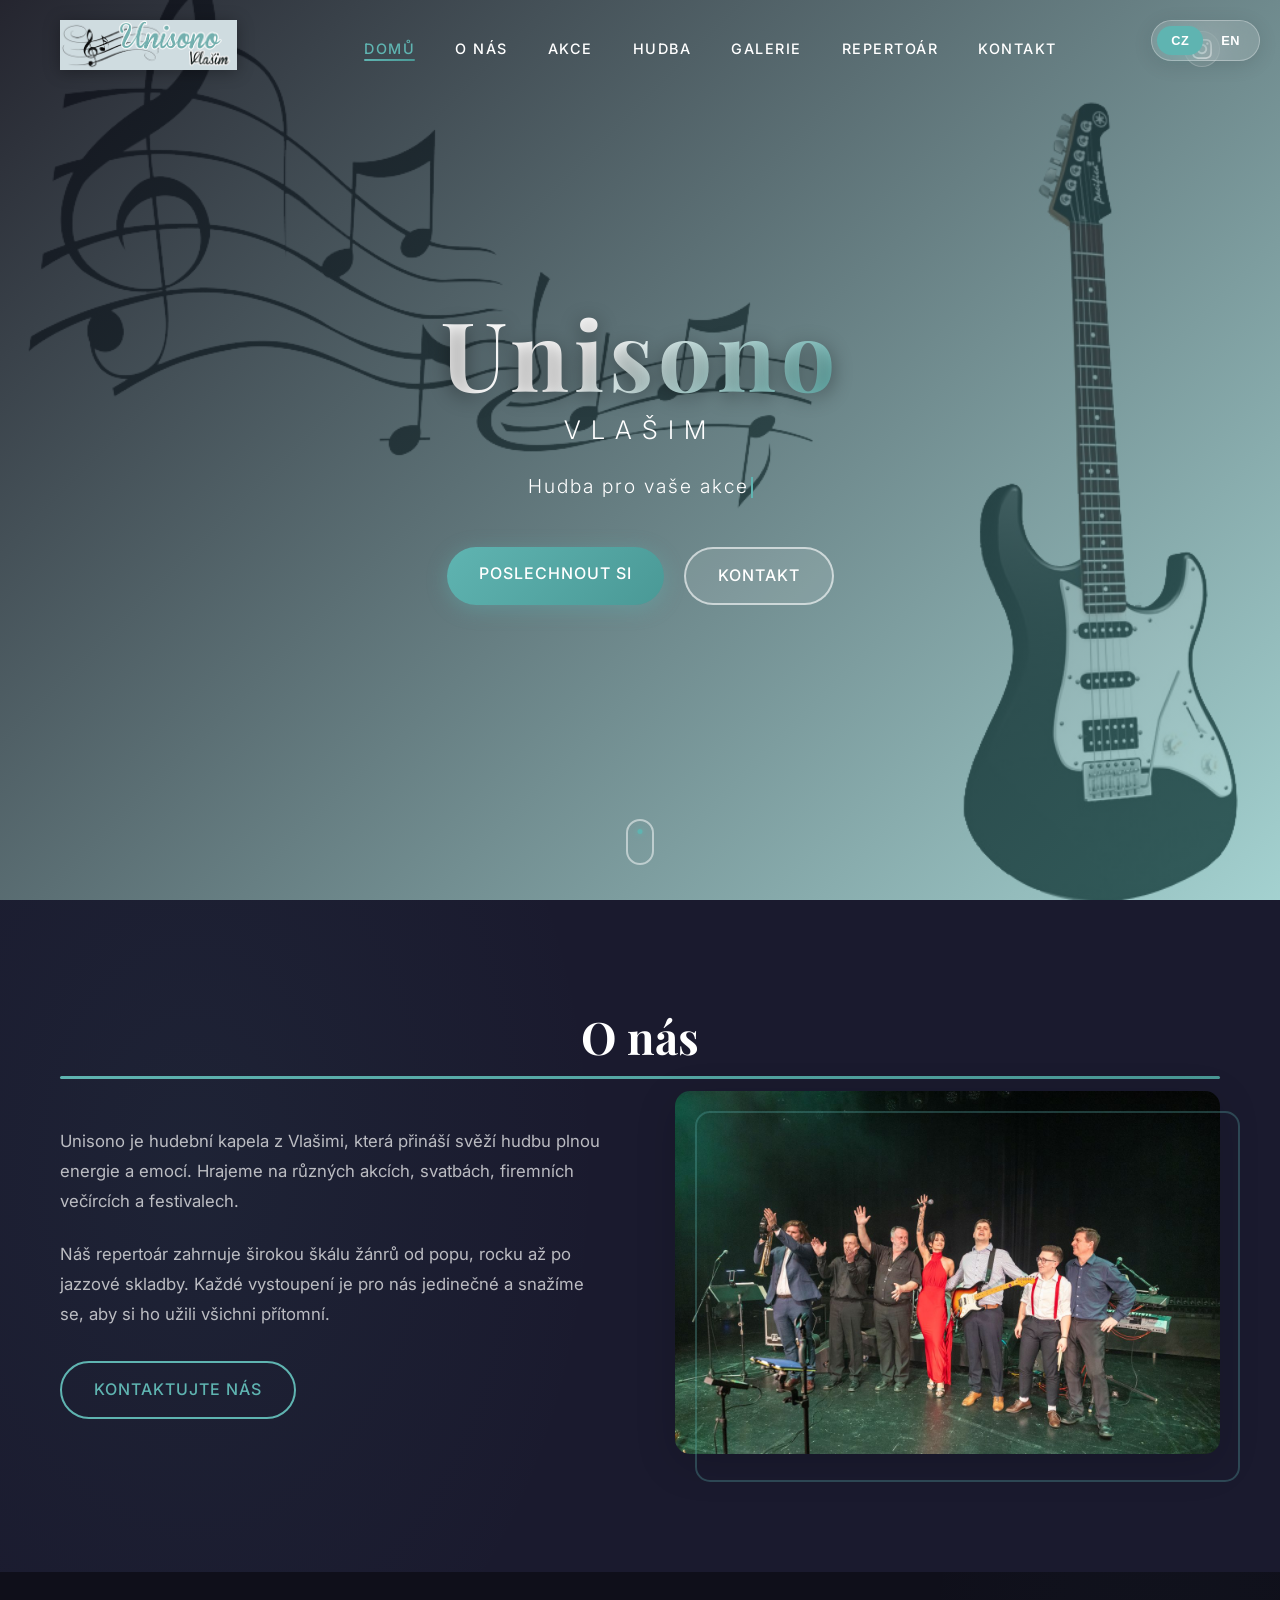
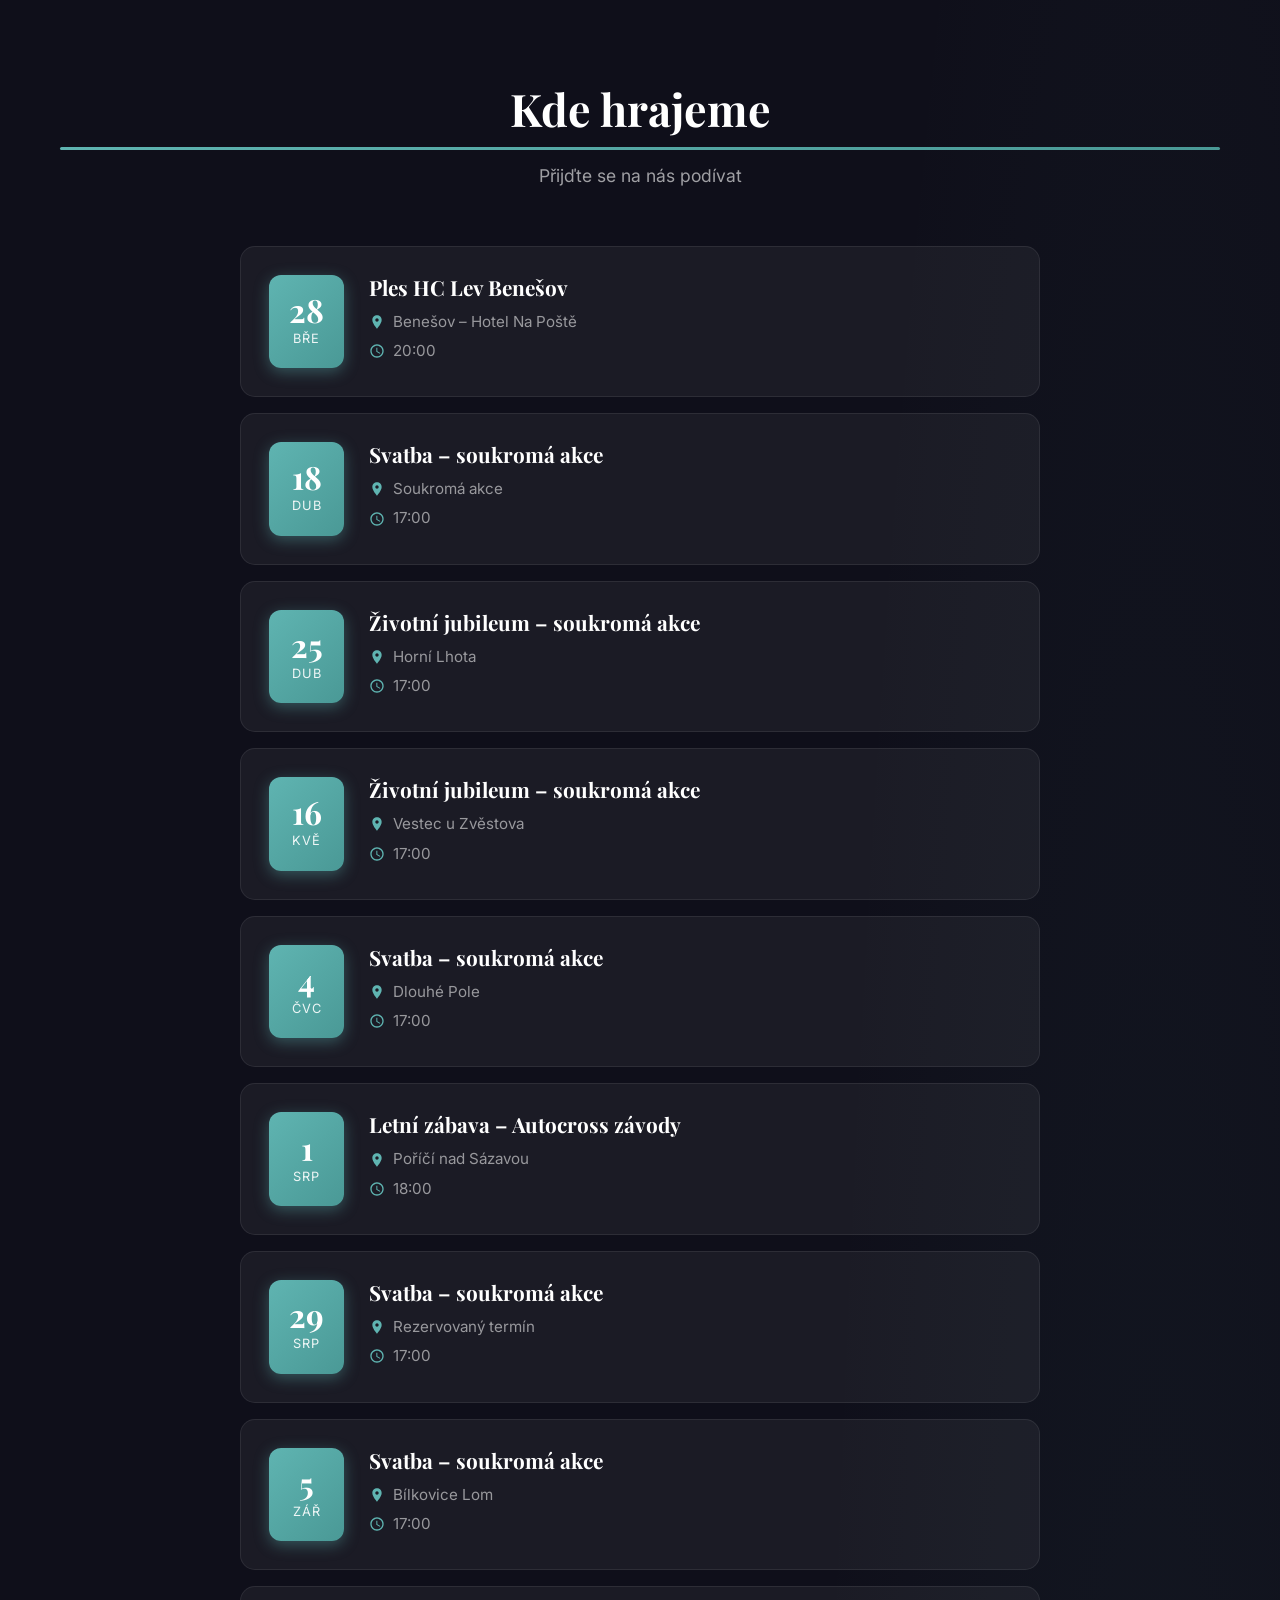
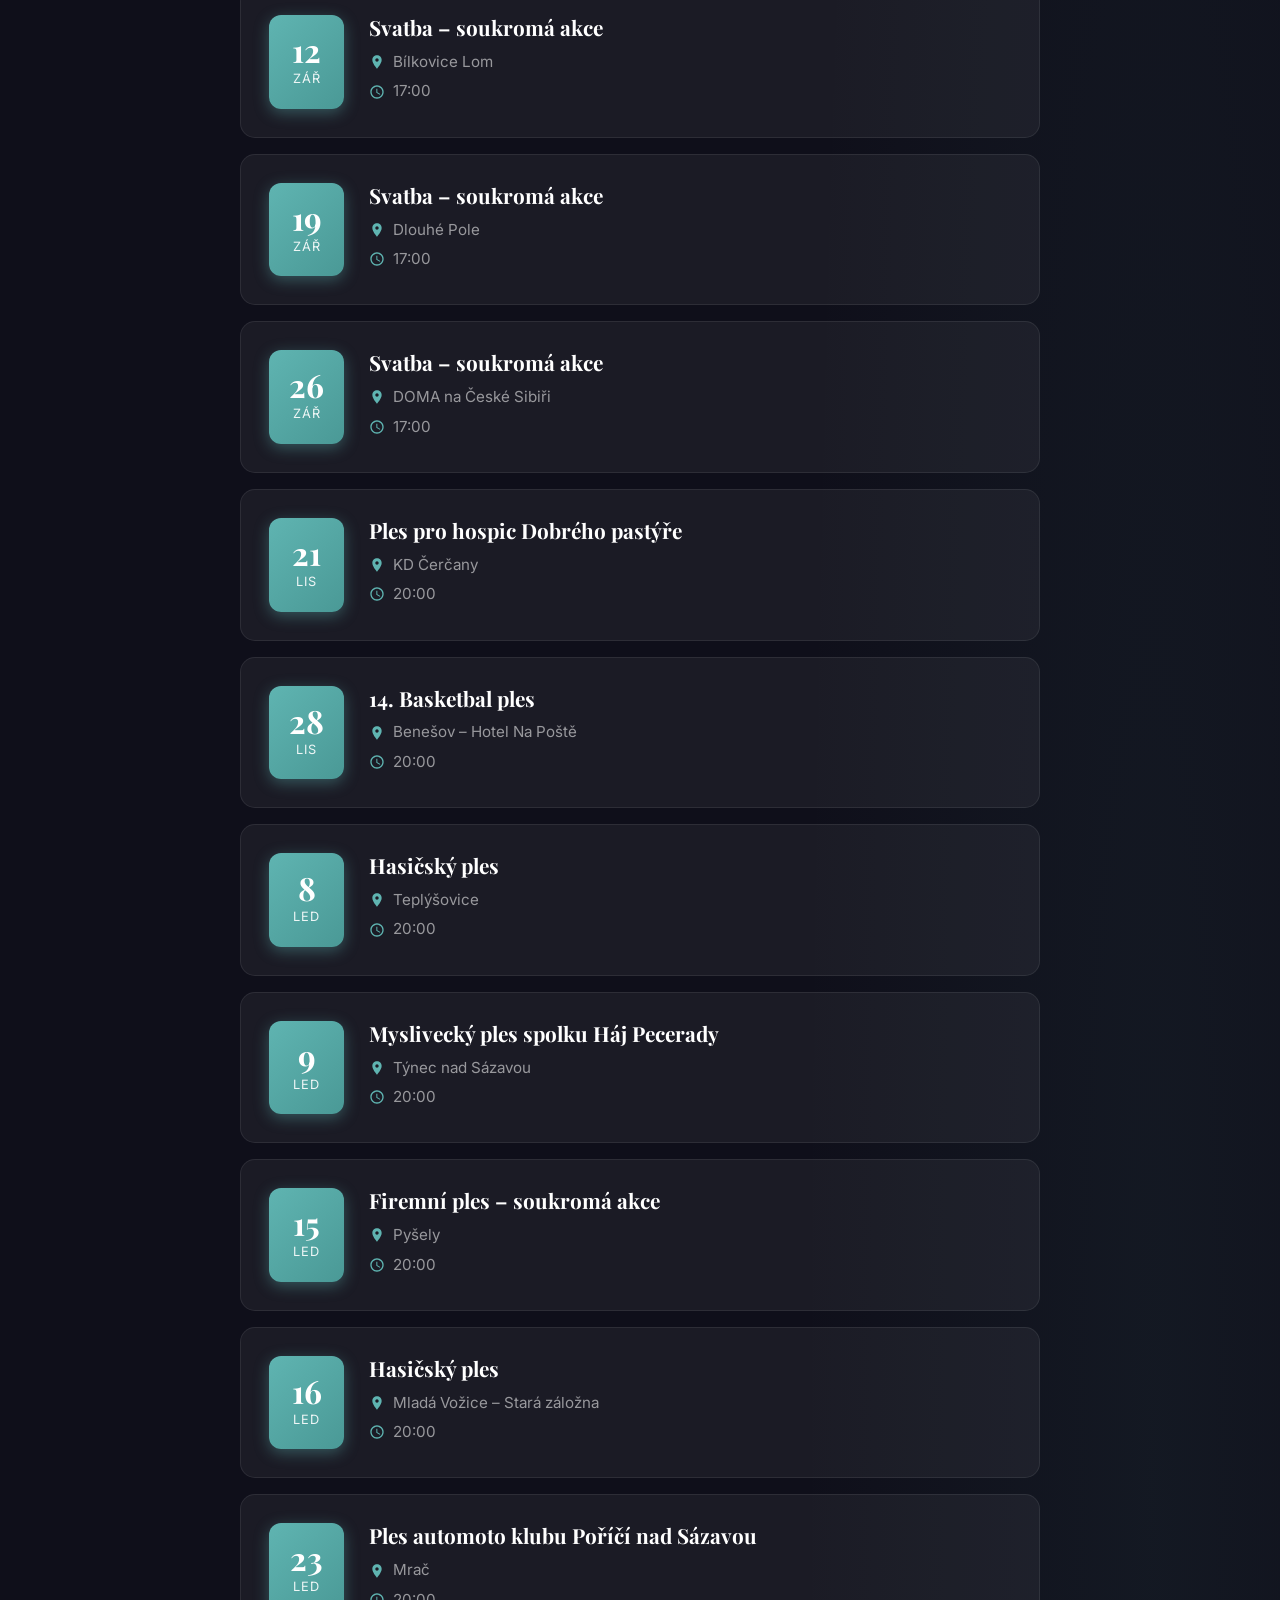
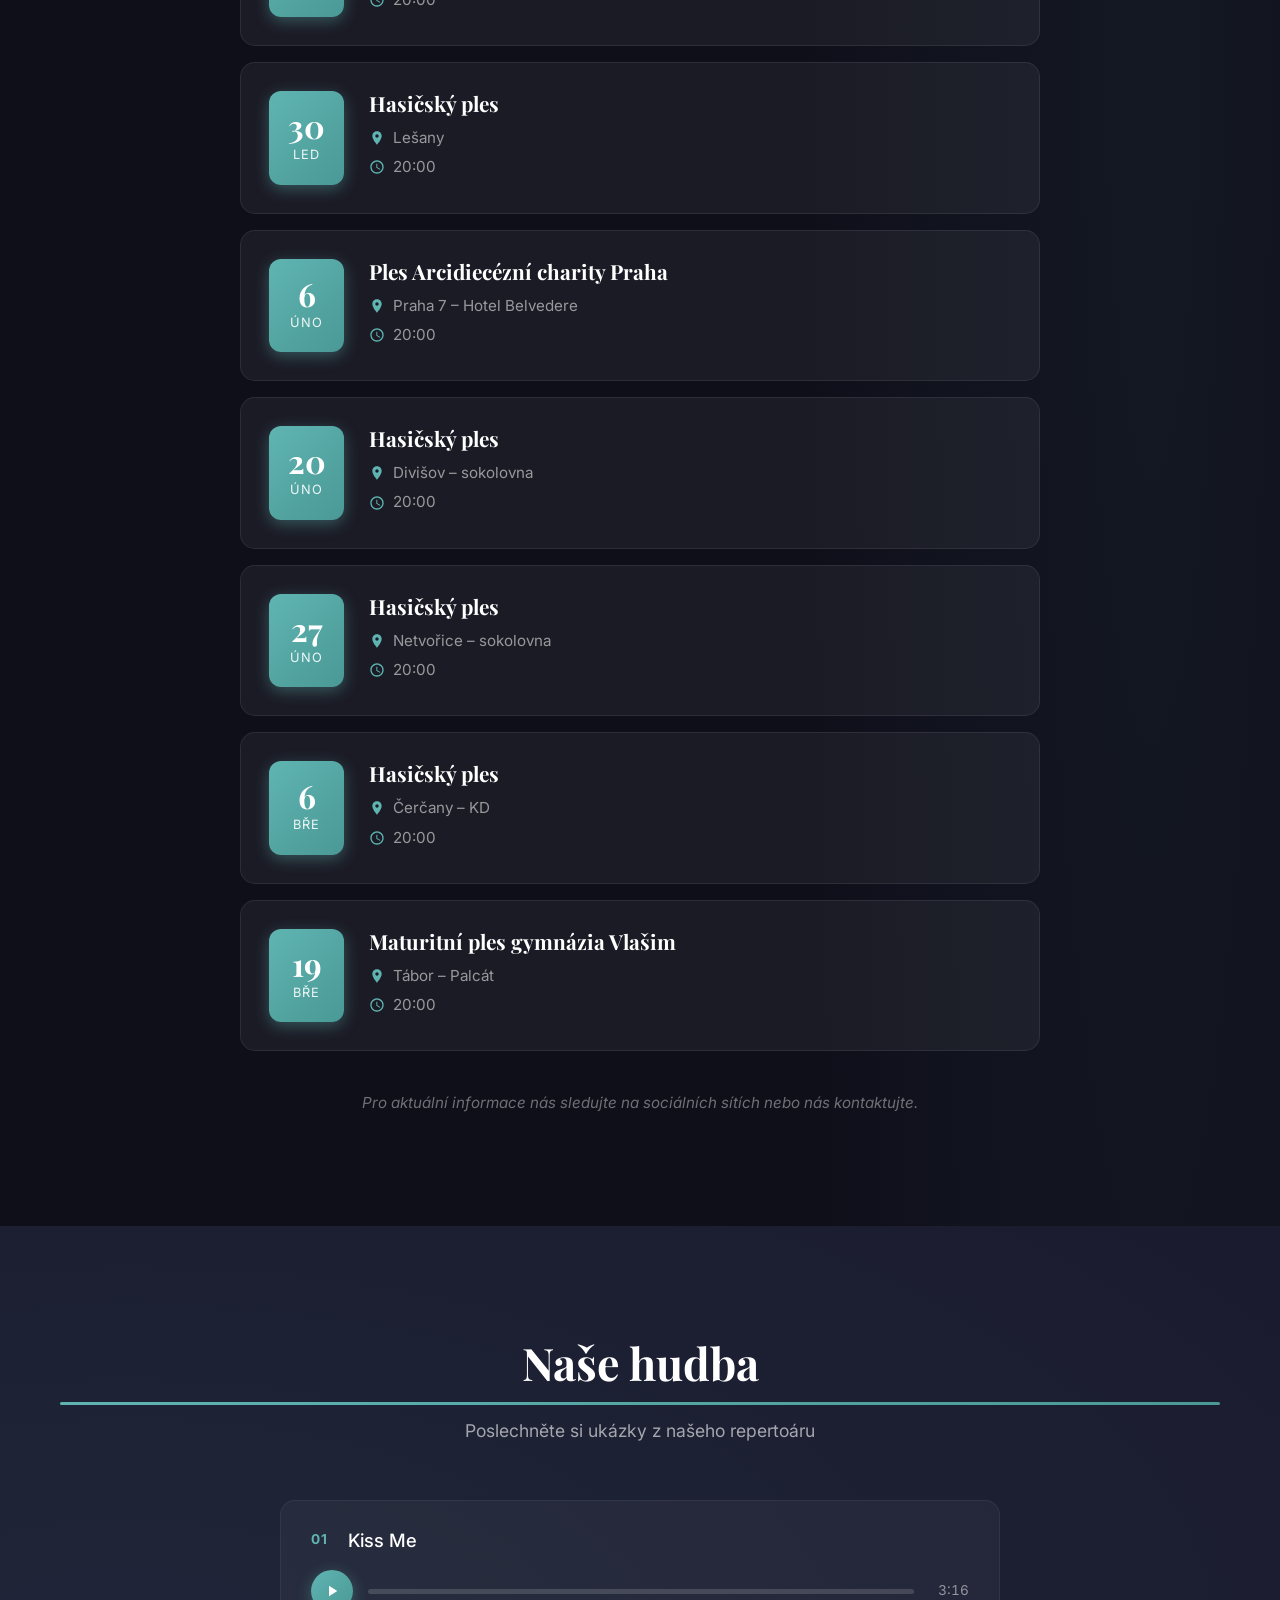
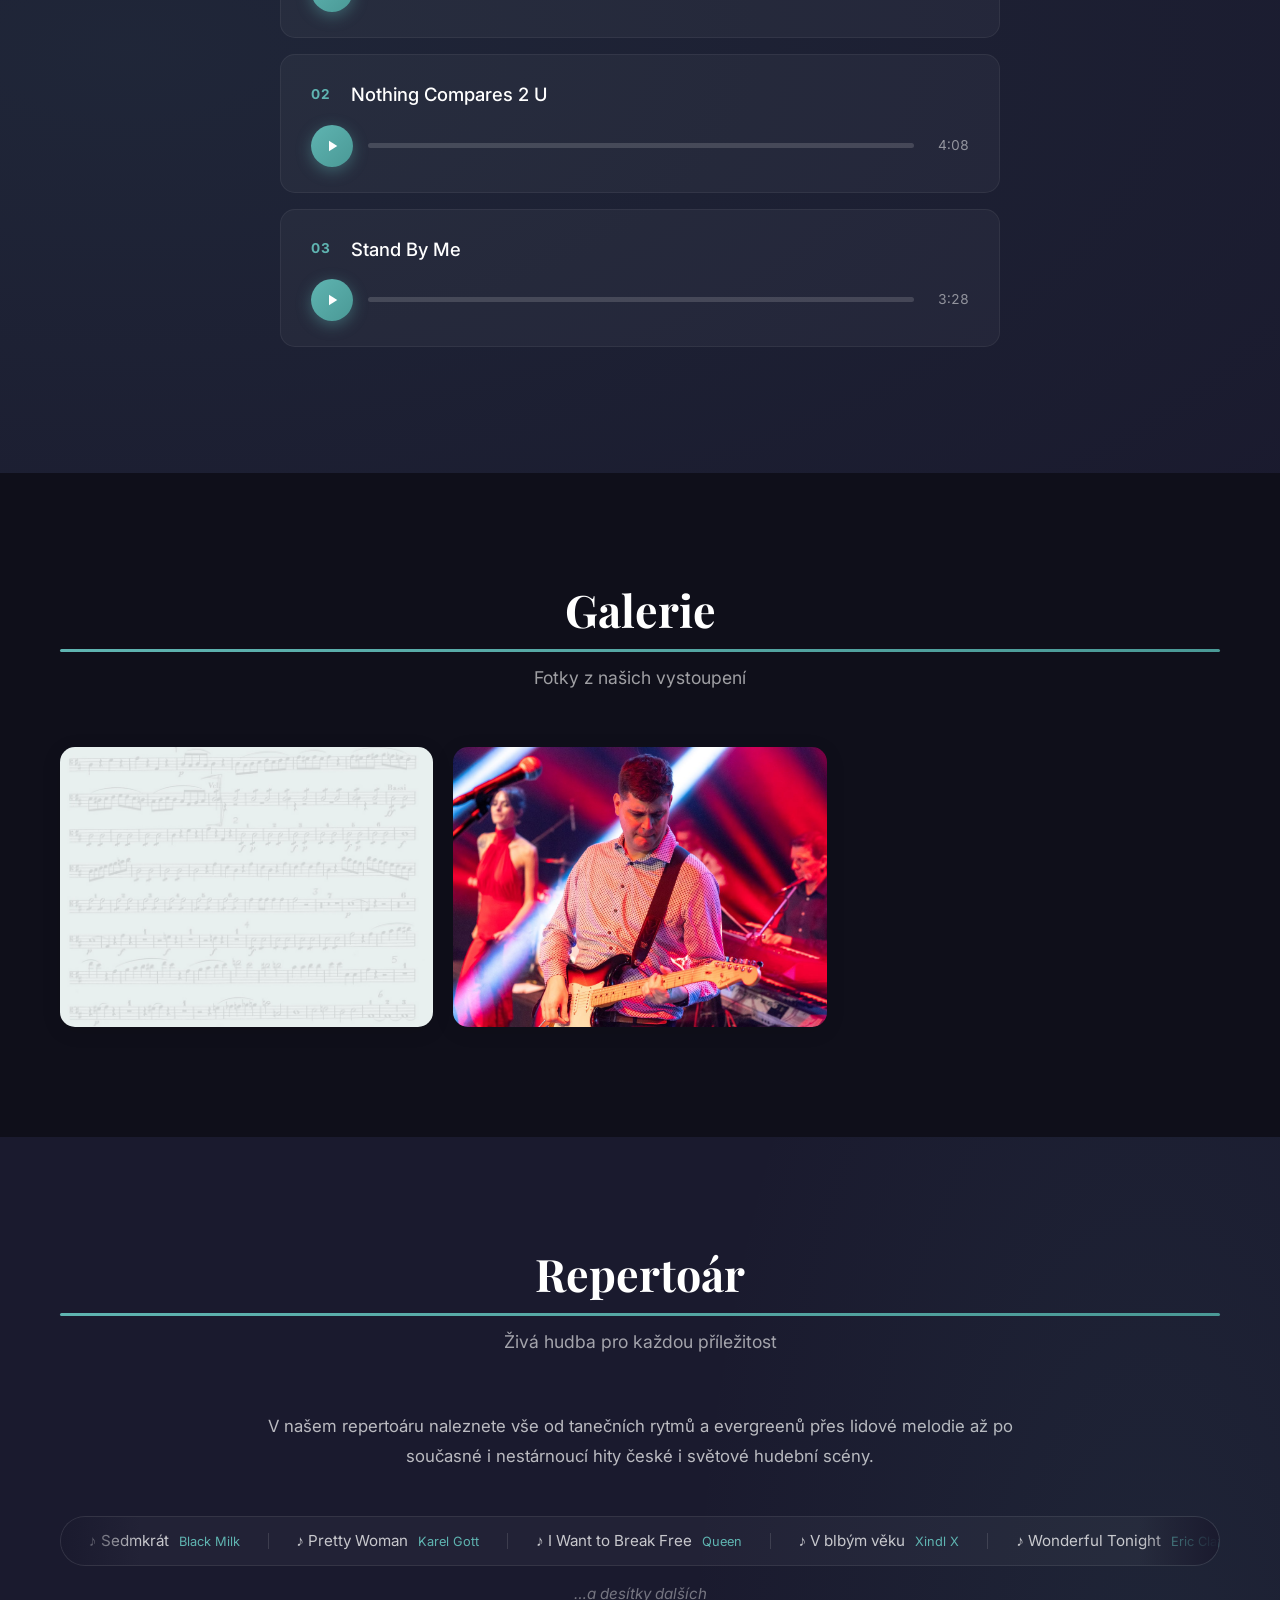
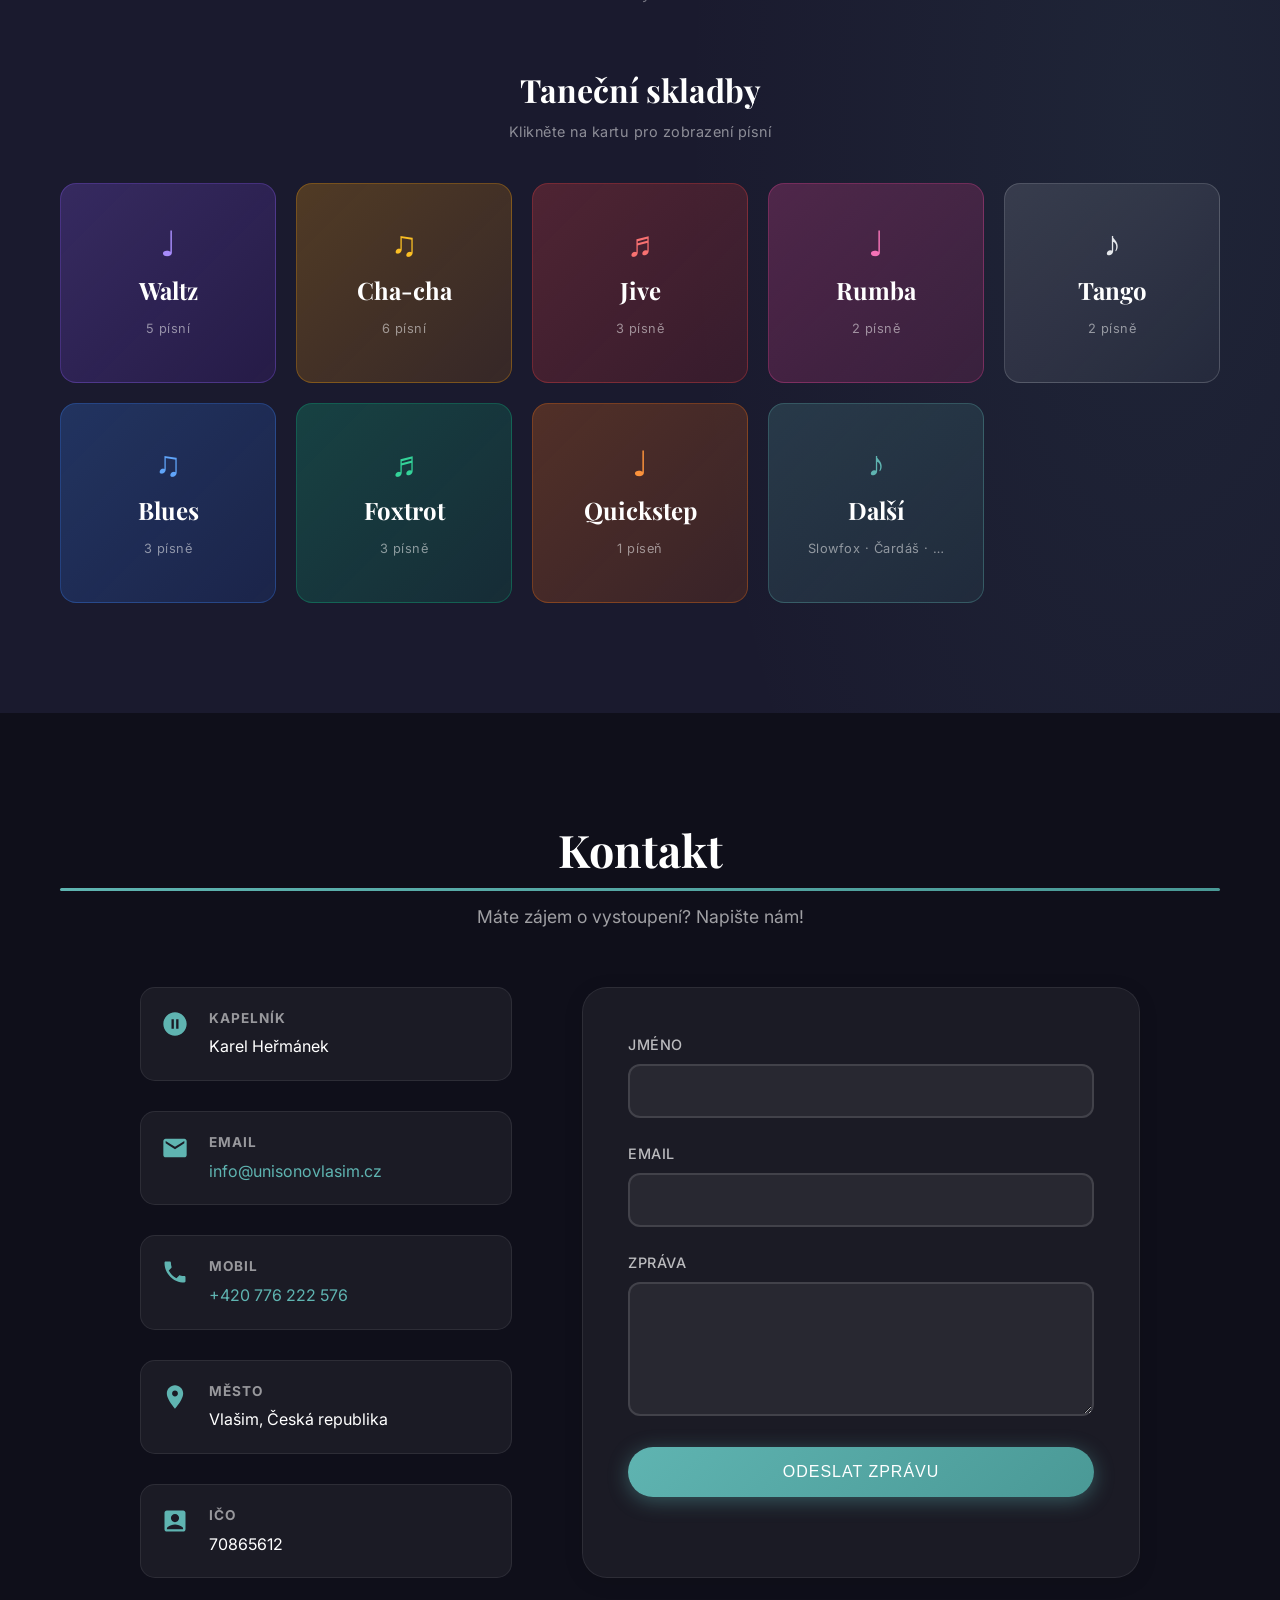
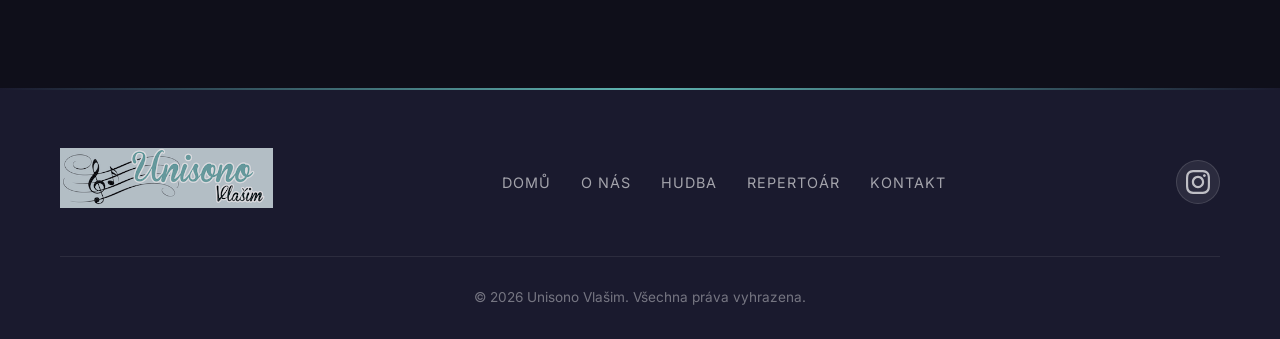
==== commit fddad377: "Instagram v navigaci + 24 akcí v events.json - Přidána Instagram ikona přímo do navigační lišty (kul" ====
--- a/index.html
+++ b/index.html
@@ -39,6 +39,9 @@
                 <li><a href="#repertoire" data-cs="Repertoár" data-en="Repertoire">Repertoár</a></li>
                 <li><a href="#contact" data-cs="Kontakt" data-en="Contact">Kontakt</a></li>
             </ul>
+            <a href="https://www.instagram.com/unisono_band_/" target="_blank" rel="noopener noreferrer" class="nav-instagram" aria-label="Instagram">
+                <svg viewBox="0 0 24 24" fill="currentColor" width="20" height="20"><path d="M12 2.163c3.204 0 3.584.012 4.85.07 3.252.148 4.771 1.691 4.919 4.919.058 1.265.069 1.645.069 4.849 0 3.205-.012 3.584-.069 4.849-.149 3.225-1.664 4.771-4.919 4.919-1.266.058-1.644.07-4.85.07-3.204 0-3.584-.012-4.849-.07-3.26-.149-4.771-1.699-4.919-4.92-.058-1.265-.07-1.644-.07-4.849 0-3.204.013-3.583.07-4.849.149-3.227 1.664-4.771 4.919-4.919 1.266-.057 1.645-.069 4.849-.069zm0-2.163c-3.259 0-3.667.014-4.947.072-4.358.2-6.78 2.618-6.98 6.98-.059 1.281-.073 1.689-.073 4.948 0 3.259.014 3.668.072 4.948.2 4.358 2.618 6.78 6.98 6.98 1.281.058 1.689.072 4.948.072 3.259 0 3.668-.014 4.948-.072 4.354-.2 6.782-2.618 6.979-6.98.059-1.28.073-1.689.073-4.948 0-3.259-.014-3.667-.072-4.947-.196-4.354-2.617-6.78-6.979-6.98-1.281-.059-1.69-.073-4.949-.073zm0 5.838c-3.403 0-6.162 2.759-6.162 6.162s2.759 6.163 6.162 6.163 6.162-2.759 6.162-6.163c0-3.403-2.759-6.162-6.162-6.162zm0 10.162c-2.209 0-4-1.79-4-4 0-2.209 1.791-4 4-4s4 1.791 4 4c0 2.21-1.791 4-4 4zm6.406-11.845c-.796 0-1.441.645-1.441 1.44s.645 1.44 1.441 1.44c.795 0 1.439-.645 1.439-1.44s-.644-1.44-1.439-1.44z"/></svg>
+            </a>
         </div>
     </nav>
 
--- a/css/style.css
+++ b/css/style.css
@@ -274,6 +274,34 @@
     color: var(--primary-color);
 }
 
+.nav-instagram {
+    display: flex;
+    align-items: center;
+    justify-content: center;
+    width: 36px;
+    height: 36px;
+    border-radius: 50%;
+    color: var(--white);
+    background: rgba(255,255,255,0.1);
+    border: 1px solid rgba(255,255,255,0.2);
+    transition: var(--transition);
+    flex-shrink: 0;
+}
+
+.navbar.scrolled .nav-instagram {
+    color: var(--text-color);
+    background: rgba(0,0,0,0.06);
+    border-color: rgba(0,0,0,0.1);
+}
+
+.nav-instagram:hover {
+    background: var(--primary-color);
+    border-color: var(--primary-color);
+    color: var(--white);
+    transform: scale(1.1);
+    box-shadow: 0 4px 14px rgba(95,180,177,0.4);
+}
+
 .nav-toggle {
     display: none;
     flex-direction: column;
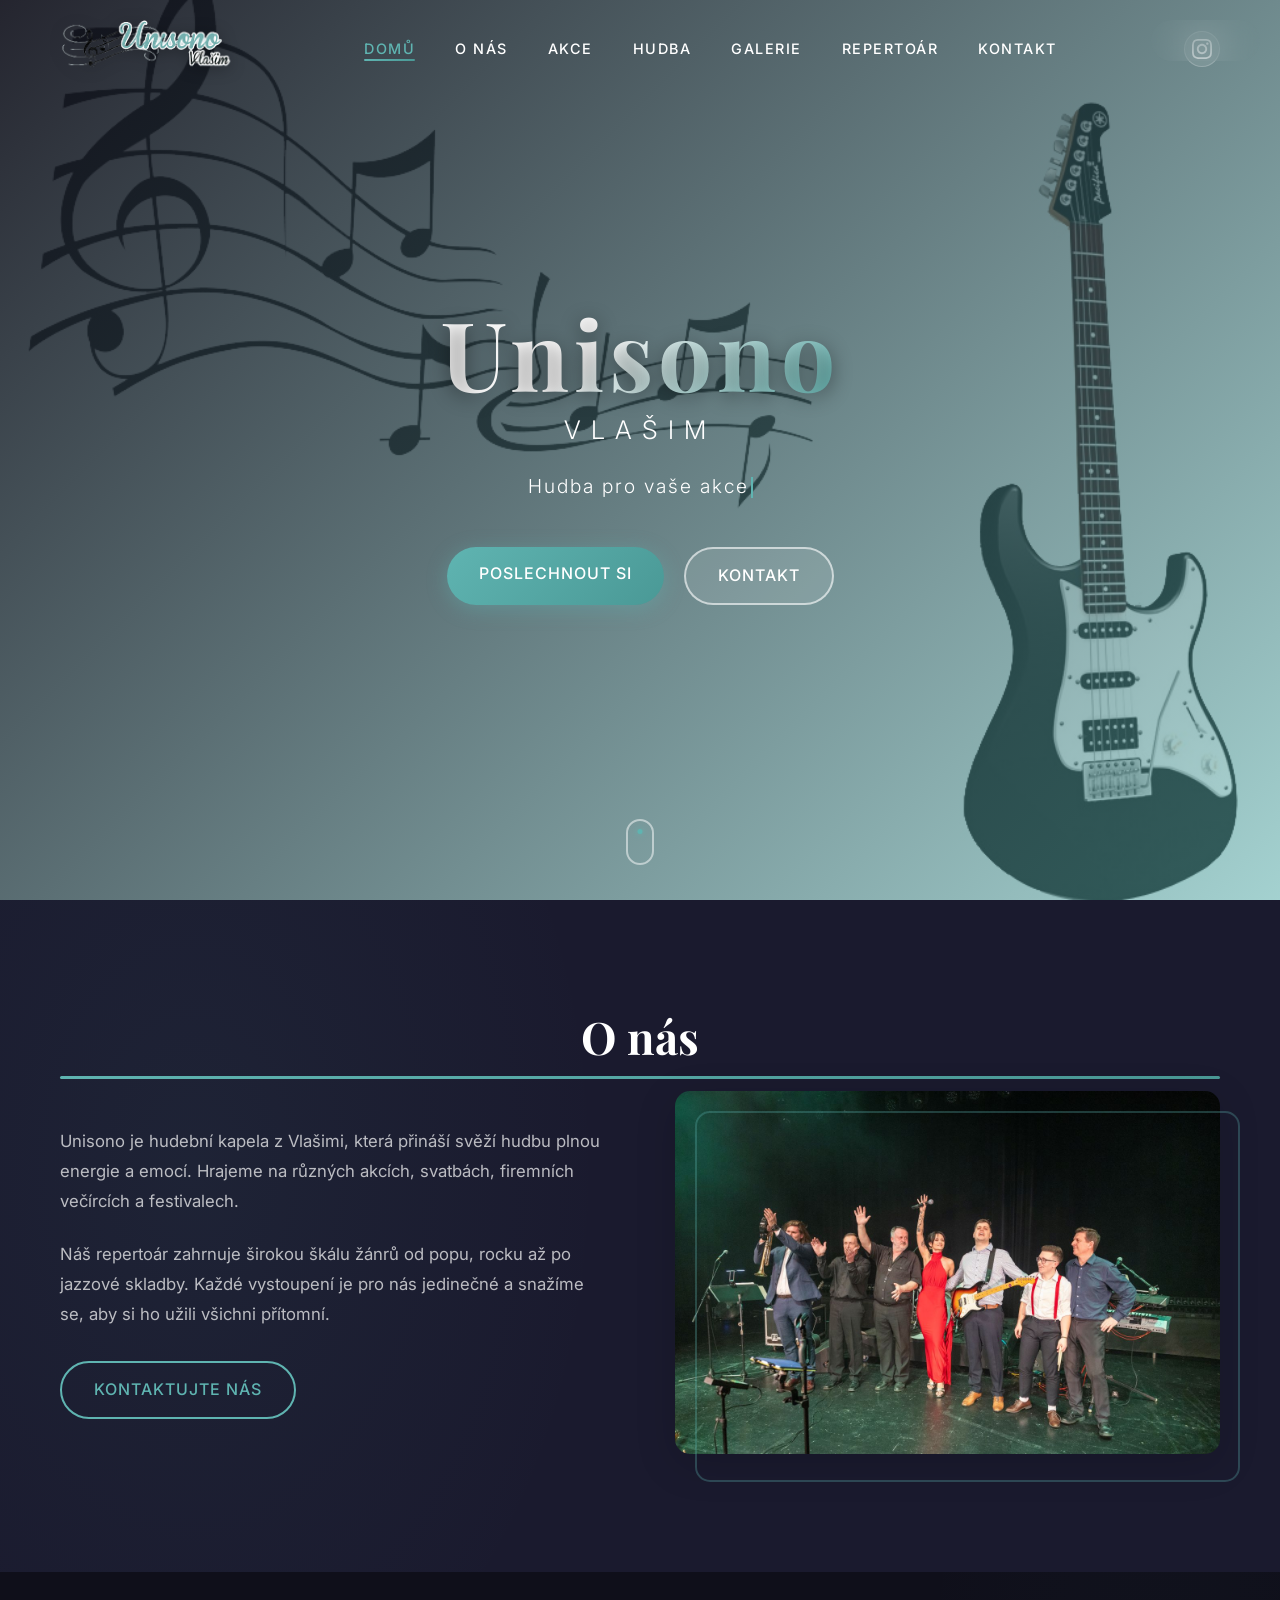
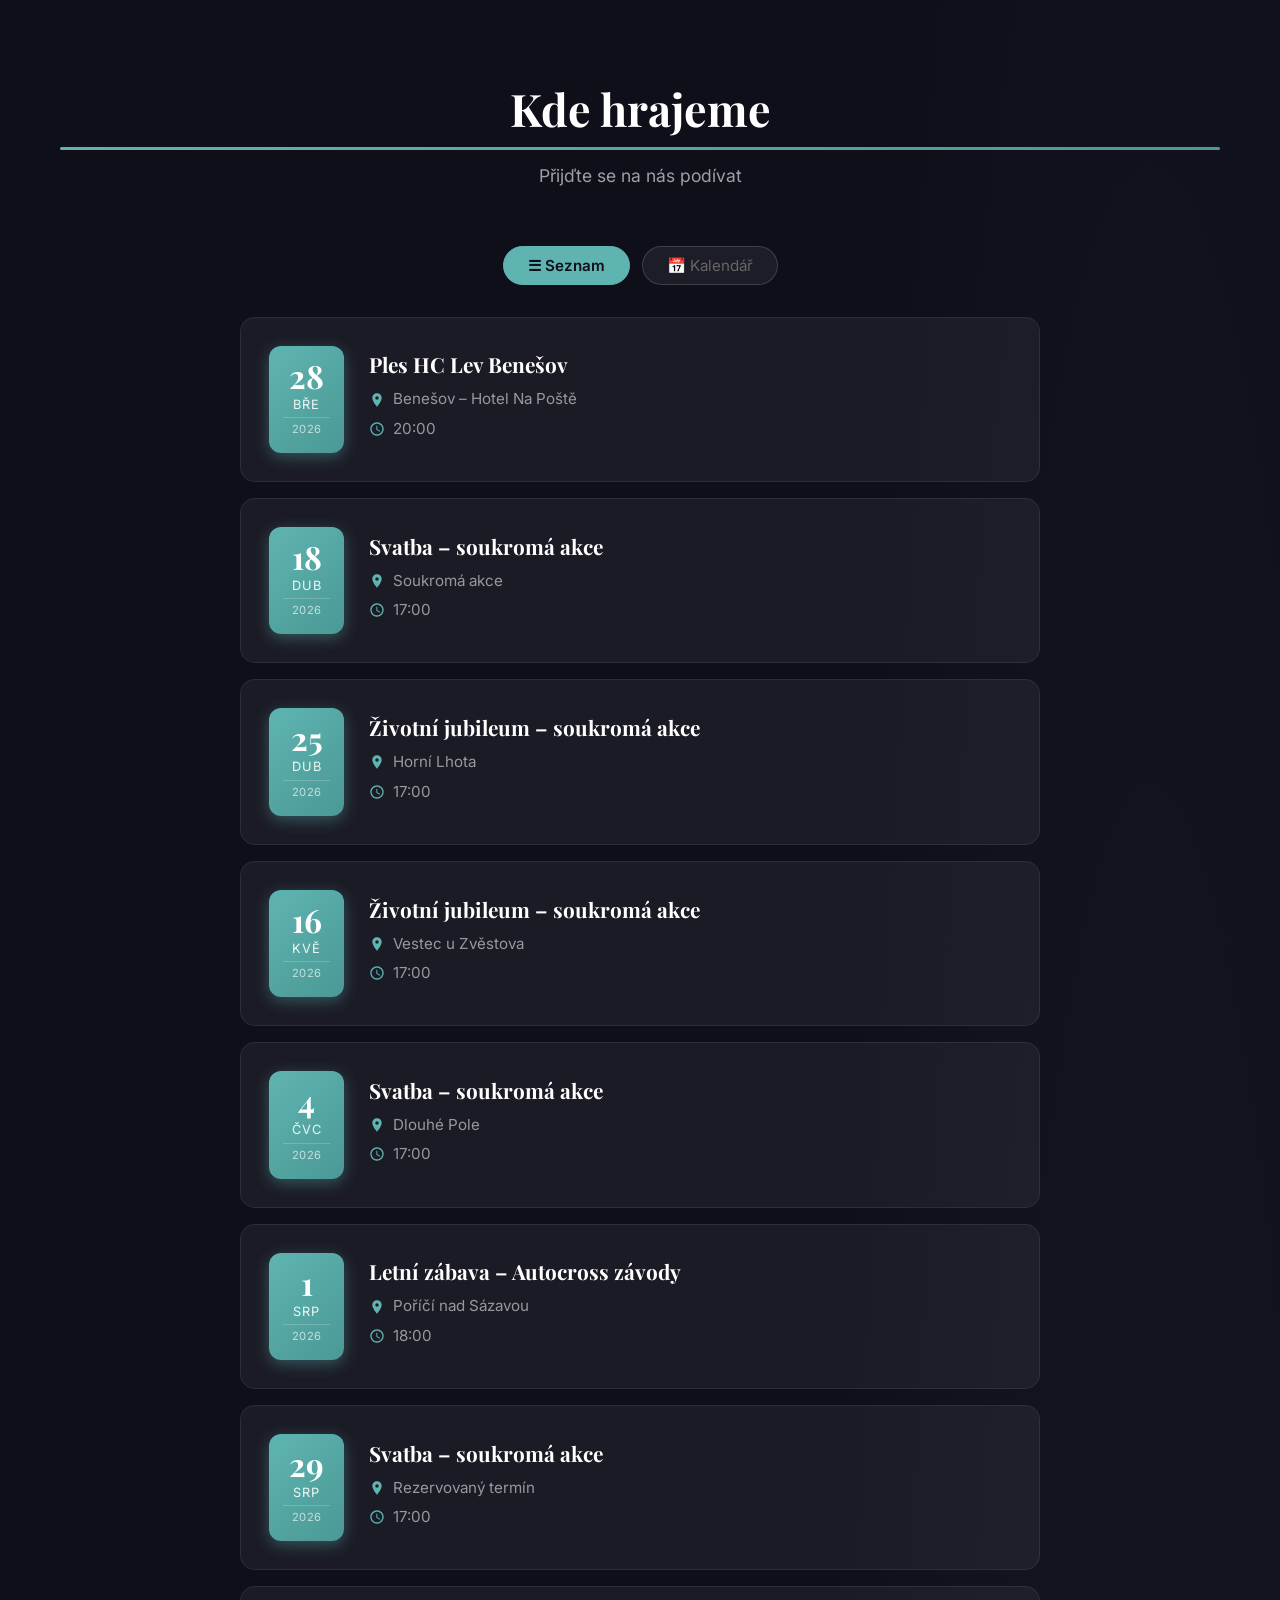
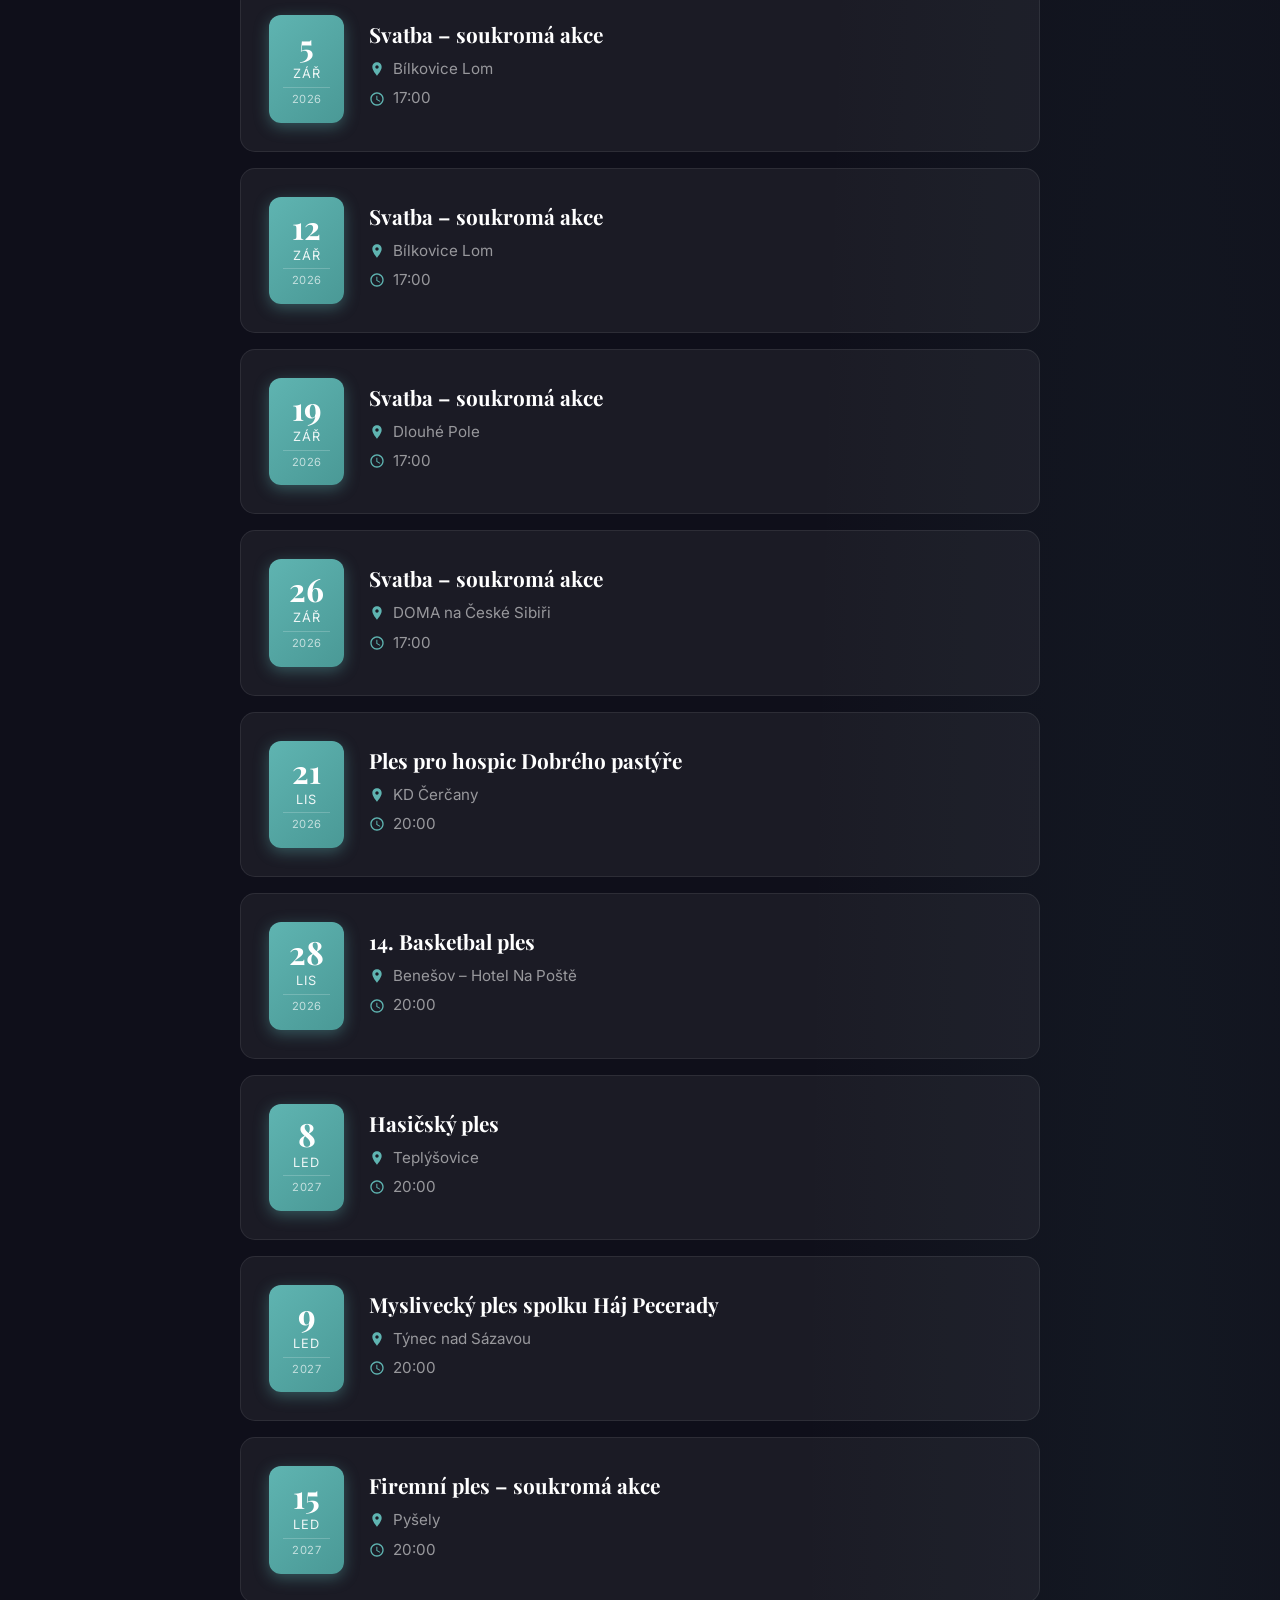
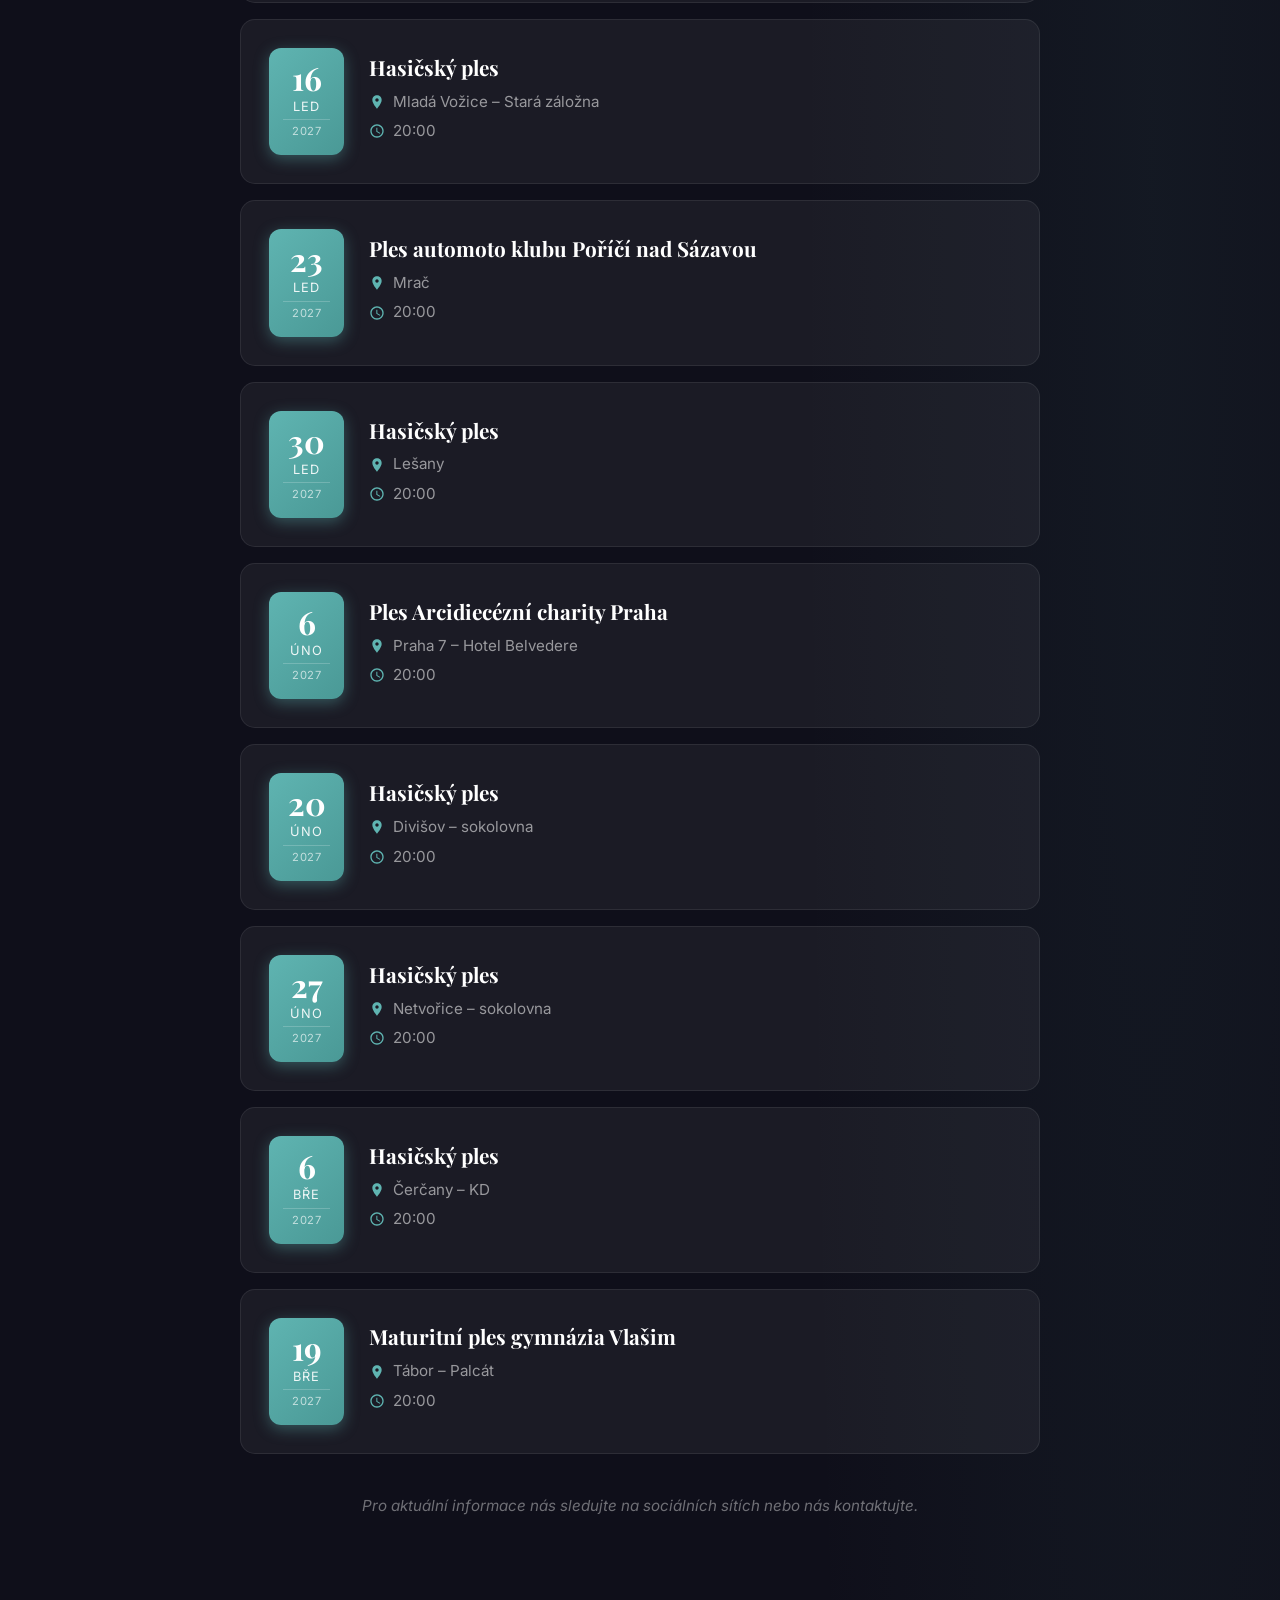
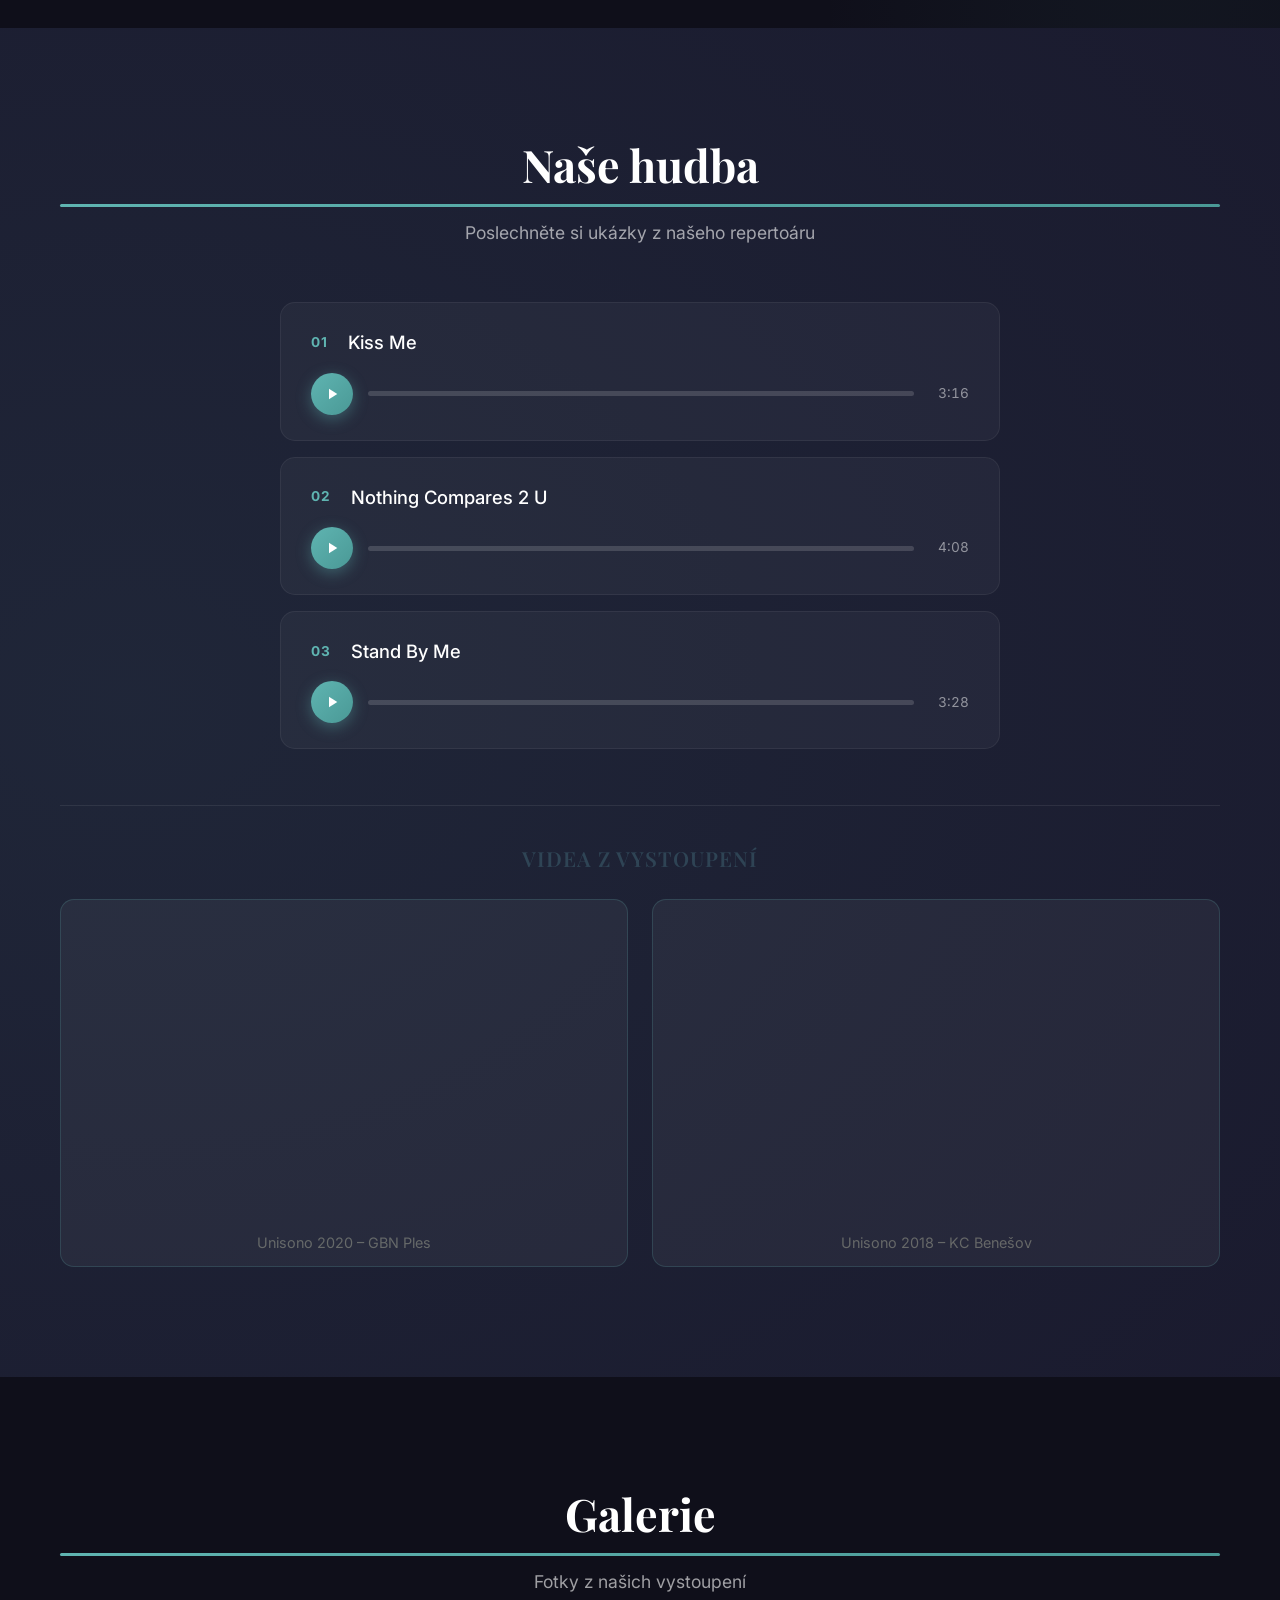
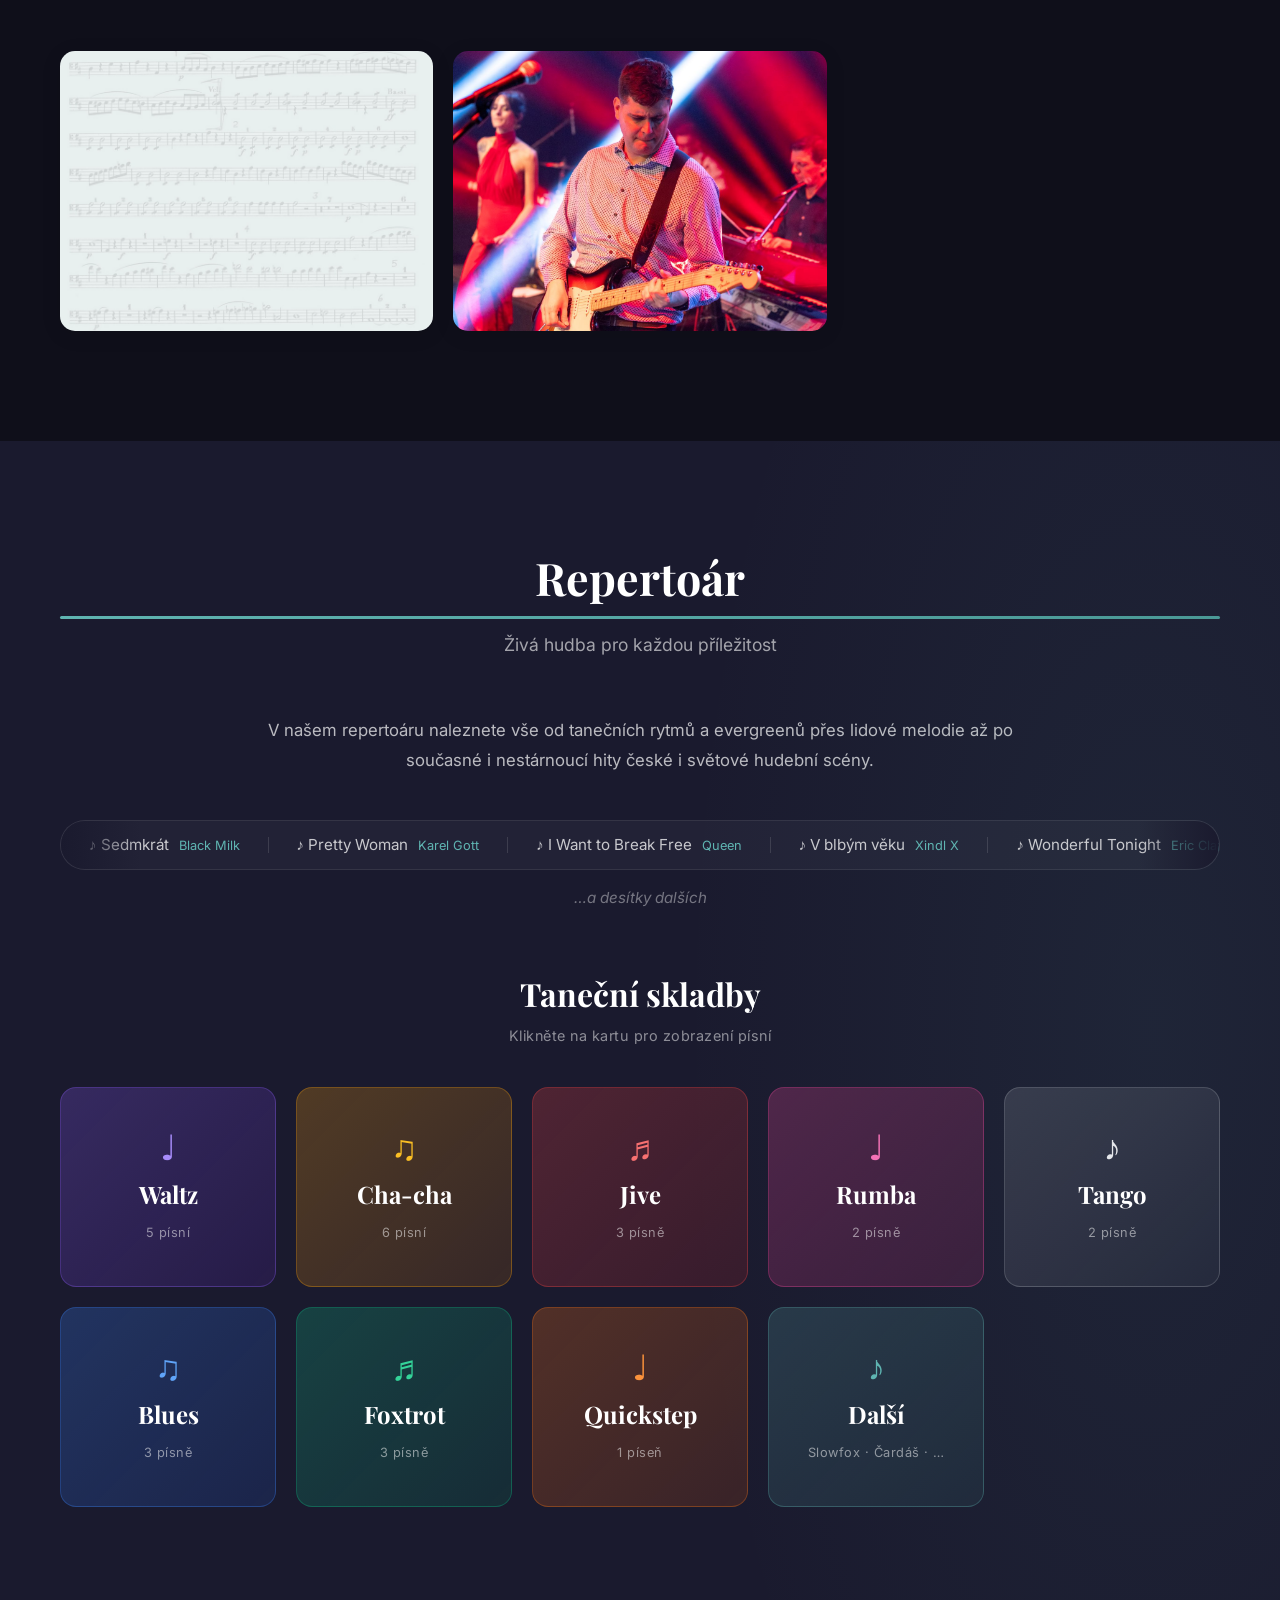
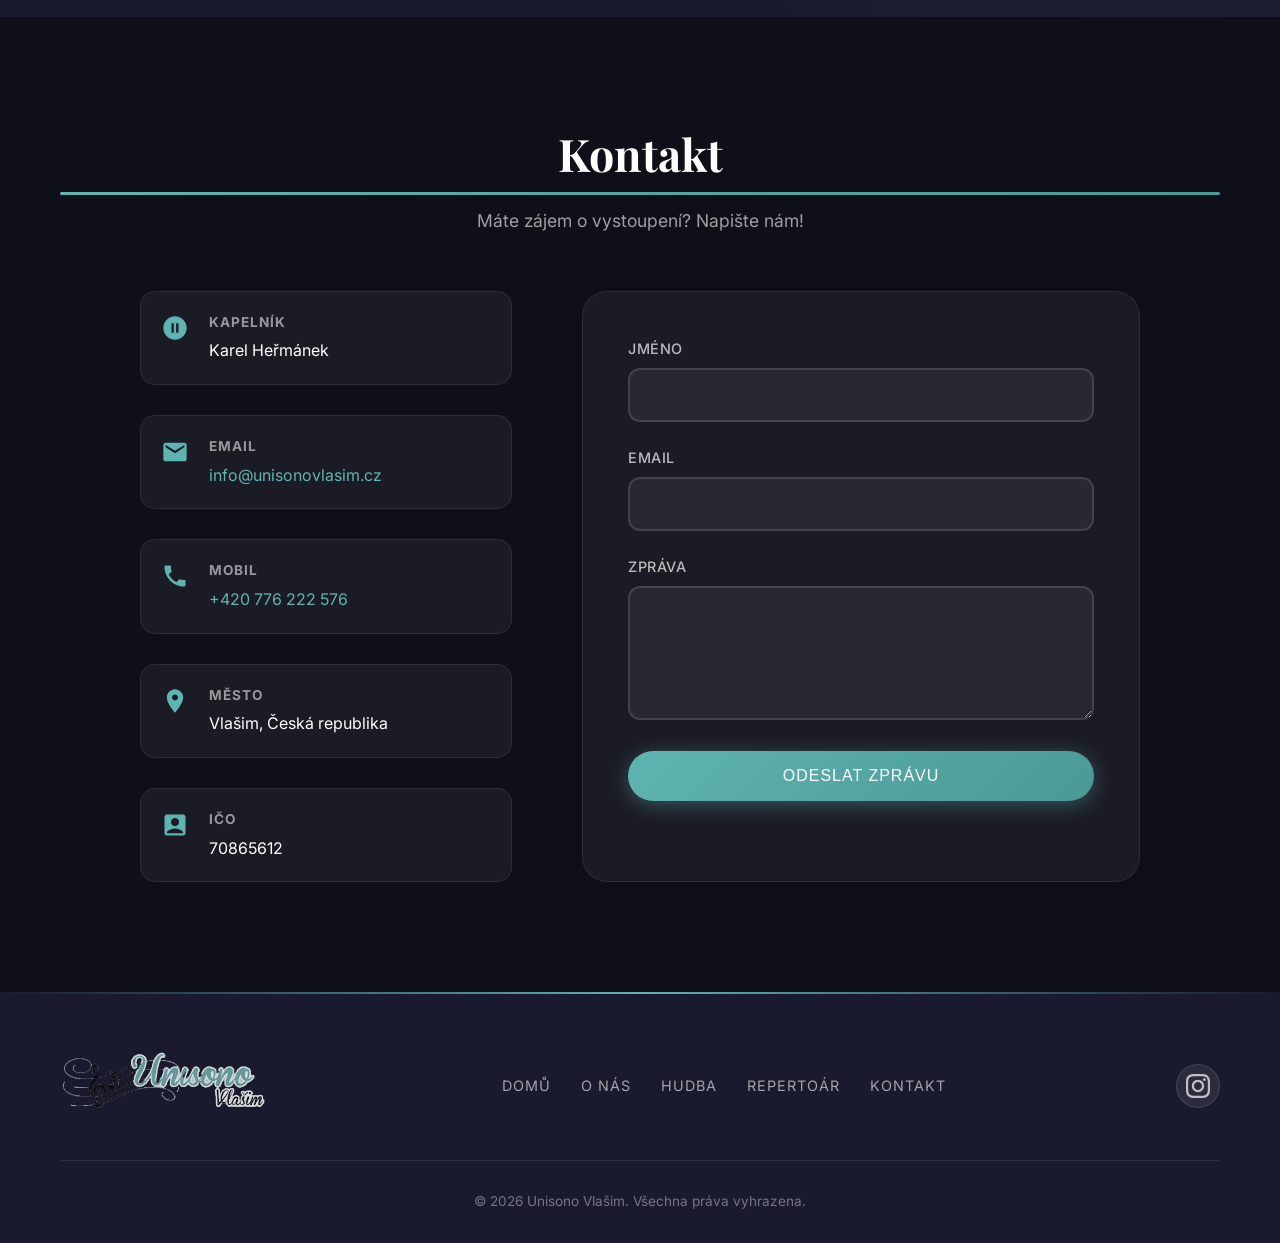
==== commit c441ce9e: "Kalendář měsíčního pohledu, YouTube videa, nové logo - Přidán přepínač Seznam / Kalendář v sekci Kde" ====
--- a/index.html
+++ b/index.html
@@ -92,30 +92,34 @@
             <h2 class="section-title" data-cs="Kde hrajeme" data-en="Upcoming Events">Kde hrajeme</h2>
             <p class="section-subtitle" data-cs="Přijďte se na nás podívat" data-en="Come see us live">Přijďte se na nás podívat</p>
 
+            <!-- View toggle -->
+            <div class="events-view-toggle">
+                <button class="view-btn active" id="btn-list" data-cs="☰ Seznam" data-en="☰ List">☰ Seznam</button>
+                <button class="view-btn" id="btn-calendar" data-cs="📅 Kalendář" data-en="📅 Calendar">📅 Kalendář</button>
+            </div>
+
             <div class="events-list" id="events-list">
                 <!-- Events will be loaded dynamically from CMS -->
                 <div class="event-card">
                     <div class="event-date">
-                        <span class="event-day">15</span>
-                        <span class="event-month" data-cs="Bře" data-en="Mar">Bře</span>
+                        <span class="event-day">28</span>
+                        <span class="event-month">Bře</span>
+                        <span class="event-year">2026</span>
                     </div>
                     <div class="event-info">
-                        <h3 class="event-title">Jarní koncert</h3>
+                        <h3 class="event-title">Ples HC Lev Benešov</h3>
                         <p class="event-location">
                             <svg viewBox="0 0 24 24" fill="currentColor" width="16" height="16">
                                 <path d="M12 2C8.13 2 5 5.13 5 9c0 5.25 7 13 7 13s7-7.75 7-13c0-3.87-3.13-7-7-7zm0 9.5c-1.38 0-2.5-1.12-2.5-2.5s1.12-2.5 2.5-2.5 2.5 1.12 2.5 2.5-1.12 2.5-2.5 2.5z"/>
                             </svg>
-                            Kulturní dům Vlašim
+                            Benešov – Hotel Na Poště
                         </p>
-                        <p class="event-time">
-                            <svg viewBox="0 0 24 24" fill="currentColor" width="16" height="16">
-                                <path d="M11.99 2C6.47 2 2 6.48 2 12s4.47 10 9.99 10C17.52 22 22 17.52 22 12S17.52 2 11.99 2zM12 20c-4.42 0-8-3.58-8-8s3.58-8 8-8 8 3.58 8 8-3.58 8-8 8zm.5-13H11v6l5.25 3.15.75-1.23-4.5-2.67z"/>
-                            </svg>
-                            20:00
-                        </p>
-                    </div>
-                </div>
-            </div>
+                    </div>
+                </div>
+            </div>
+
+            <!-- Calendar view (hidden by default) -->
+            <div id="events-calendar" class="events-calendar hidden"></div>
 
             <p class="events-note" data-cs="Pro aktuální informace nás sledujte na sociálních sítích nebo nás kontaktujte."
                data-en="For current information, follow us on social media or contact us.">
@@ -130,7 +134,7 @@
             <h2 class="section-title" data-cs="Naše hudba" data-en="Our Music">Naše hudba</h2>
             <p class="section-subtitle" data-cs="Poslechněte si ukázky z našeho repertoáru" data-en="Listen to samples from our repertoire">Poslechněte si ukázky z našeho repertoáru</p>
 
-            <div class="music-player">
+            <div class="music-player" id="music-player">
                 <div class="track" data-src="audio/kiss_me.mp3">
                     <div class="track-info">
                         <span class="track-number">01</span>
@@ -197,6 +201,35 @@
                             <div class="progress"></div>
                         </div>
                         <span class="track-duration">0:00</span>
+                    </div>
+                </div>
+            </div>
+
+            <!-- YouTube Videos -->
+            <div class="video-section">
+                <h3 class="video-section-title" data-cs="Videa z vystoupení" data-en="Performance Videos">Videa z vystoupení</h3>
+                <div class="video-grid">
+                    <div class="video-card">
+                        <div class="video-wrapper">
+                            <iframe src="https://www.youtube.com/embed/OqfBAMOCP00"
+                                    title="Unisono 2020 GBN Ples"
+                                    frameborder="0"
+                                    allow="accelerometer; autoplay; clipboard-write; encrypted-media; gyroscope; picture-in-picture; web-share"
+                                    referrerpolicy="strict-origin-when-cross-origin"
+                                    allowfullscreen loading="lazy"></iframe>
+                        </div>
+                        <p class="video-title">Unisono 2020 – GBN Ples</p>
+                    </div>
+                    <div class="video-card">
+                        <div class="video-wrapper">
+                            <iframe src="https://www.youtube.com/embed/l9iy8l_HkfY"
+                                    title="Unisono 2018 KC Benesov"
+                                    frameborder="0"
+                                    allow="accelerometer; autoplay; clipboard-write; encrypted-media; gyroscope; picture-in-picture; web-share"
+                                    referrerpolicy="strict-origin-when-cross-origin"
+                                    allowfullscreen loading="lazy"></iframe>
+                        </div>
+                        <p class="video-title">Unisono 2018 – KC Benešov</p>
                     </div>
                 </div>
             </div>
--- a/css/style.css
+++ b/css/style.css
@@ -862,6 +862,69 @@
     font-variant-numeric: tabular-nums;
 }
 
+/* ---- Video Section ---- */
+.video-section {
+    margin-top: 56px;
+    padding-top: 40px;
+    border-top: 1px solid rgba(255,255,255,0.08);
+}
+
+.video-section-title {
+    text-align: center;
+    font-size: 1.3rem;
+    font-weight: 600;
+    color: var(--secondary-color);
+    letter-spacing: 1px;
+    margin-bottom: 28px;
+    text-transform: uppercase;
+}
+
+.video-grid {
+    display: grid;
+    grid-template-columns: repeat(2, 1fr);
+    gap: 24px;
+}
+
+.video-card {
+    background: rgba(255,255,255,0.05);
+    border: 1px solid rgba(95,180,177,0.2);
+    border-radius: 14px;
+    overflow: hidden;
+    transition: transform 0.3s, box-shadow 0.3s;
+}
+
+.video-card:hover {
+    transform: translateY(-4px);
+    box-shadow: 0 12px 40px rgba(95,180,177,0.2);
+}
+
+.video-wrapper {
+    position: relative;
+    padding-bottom: 56.25%; /* 16:9 */
+    height: 0;
+    overflow: hidden;
+}
+
+.video-wrapper iframe {
+    position: absolute;
+    inset: 0;
+    width: 100%;
+    height: 100%;
+    border: 0;
+}
+
+.video-title {
+    text-align: center;
+    padding: 12px 16px;
+    font-size: 0.9rem;
+    color: var(--text-light);
+    margin: 0;
+}
+
+@media (max-width: 600px) {
+    .video-grid { grid-template-columns: 1fr; }
+}
+
 /* ================================
    Gallery Section
    ================================ */
@@ -1040,6 +1103,15 @@
     margin-top: 3px;
 }
 
+.event-year {
+    font-size: 0.7rem;
+    letter-spacing: 0.5px;
+    opacity: 0.65;
+    margin-top: 2px;
+    border-top: 1px solid rgba(255,255,255,0.3);
+    padding-top: 3px;
+}
+
 .event-info {
     flex: 1;
     display: flex;
@@ -1075,6 +1147,201 @@
     color: var(--text-light);
     font-style: italic;
     font-size: 0.95rem;
+}
+
+/* ---- View toggle ---- */
+.events-view-toggle {
+    display: flex;
+    justify-content: center;
+    gap: 12px;
+    margin-bottom: 32px;
+}
+
+.view-btn {
+    background: rgba(255,255,255,0.06);
+    border: 1px solid rgba(255,255,255,0.15);
+    color: var(--text-light);
+    padding: 9px 24px;
+    border-radius: 50px;
+    cursor: pointer;
+    font-size: 0.95rem;
+    font-family: inherit;
+    transition: all 0.25s;
+}
+
+.view-btn:hover {
+    background: rgba(95,180,177,0.15);
+    border-color: var(--primary-color);
+    color: var(--white);
+}
+
+.view-btn.active {
+    background: var(--primary-color);
+    border-color: var(--primary-color);
+    color: var(--bg-dark);
+    font-weight: 600;
+}
+
+/* ---- Calendar ---- */
+.events-calendar {
+    max-width: 520px;
+    margin: 0 auto;
+    background: rgba(255,255,255,0.04);
+    border: 1px solid rgba(95,180,177,0.2);
+    border-radius: 16px;
+    padding: 24px;
+    backdrop-filter: blur(10px);
+}
+
+.cal-header {
+    display: flex;
+    align-items: center;
+    justify-content: space-between;
+    margin-bottom: 20px;
+}
+
+.cal-month-title {
+    font-size: 1.2rem;
+    font-weight: 600;
+    color: var(--white);
+    letter-spacing: 0.5px;
+}
+
+.cal-year {
+    color: var(--primary-color);
+    font-size: 1.05rem;
+}
+
+.cal-nav {
+    background: rgba(255,255,255,0.08);
+    border: 1px solid rgba(255,255,255,0.15);
+    color: var(--white);
+    width: 36px;
+    height: 36px;
+    border-radius: 50%;
+    cursor: pointer;
+    font-size: 1.4rem;
+    line-height: 1;
+    transition: all 0.2s;
+    display: flex;
+    align-items: center;
+    justify-content: center;
+}
+
+.cal-nav:hover {
+    background: var(--primary-color);
+    border-color: var(--primary-color);
+    color: var(--bg-dark);
+}
+
+.cal-grid {
+    display: grid;
+    grid-template-columns: repeat(7, 1fr);
+    gap: 4px;
+}
+
+.cal-day-name {
+    text-align: center;
+    font-size: 0.72rem;
+    font-weight: 700;
+    letter-spacing: 0.5px;
+    color: var(--primary-color);
+    padding: 4px 0 8px;
+    text-transform: uppercase;
+}
+
+.cal-cell {
+    position: relative;
+    aspect-ratio: 1;
+    display: flex;
+    flex-direction: column;
+    align-items: center;
+    justify-content: center;
+    border-radius: 10px;
+    cursor: default;
+    transition: background 0.18s, transform 0.18s;
+    min-height: 44px;
+}
+
+.cal-empty { background: transparent; cursor: default; }
+
+.cal-day-num {
+    font-size: 0.88rem;
+    color: rgba(255,255,255,0.75);
+    line-height: 1;
+}
+
+.cal-past .cal-day-num { color: rgba(255,255,255,0.28); }
+
+.cal-today {
+    background: rgba(95,180,177,0.15);
+    border: 1px solid rgba(95,180,177,0.4);
+}
+
+.cal-today .cal-day-num { color: var(--primary-color); font-weight: 700; }
+
+.cal-has-event {
+    cursor: pointer;
+    background: rgba(95,180,177,0.18);
+    border: 1px solid rgba(95,180,177,0.5);
+}
+
+.cal-has-event .cal-day-num { color: var(--white); font-weight: 700; }
+
+.cal-has-event:hover {
+    background: rgba(95,180,177,0.35);
+    transform: scale(1.08);
+    z-index: 1;
+}
+
+.cal-selected {
+    background: var(--primary-color) !important;
+    border-color: var(--primary-color) !important;
+}
+
+.cal-selected .cal-day-num { color: var(--bg-dark) !important; }
+
+.cal-dots {
+    display: flex;
+    gap: 3px;
+    margin-top: 3px;
+}
+
+.cal-dot {
+    width: 5px;
+    height: 5px;
+    border-radius: 50%;
+    background: var(--secondary-color);
+}
+
+.cal-selected .cal-dot { background: var(--bg-dark); }
+
+.cal-event-detail {
+    margin-top: 20px;
+    display: flex;
+    flex-direction: column;
+    gap: 10px;
+}
+
+.cal-detail-card {
+    background: rgba(255,255,255,0.07);
+    border: 1px solid rgba(95,180,177,0.25);
+    border-radius: 12px;
+    padding: 14px 18px;
+    animation: fadeInUp 0.3s ease;
+}
+
+.cal-detail-card h4 {
+    color: var(--secondary-color);
+    font-size: 1.05rem;
+    margin-bottom: 6px;
+}
+
+.cal-detail-card p {
+    color: var(--text-light);
+    font-size: 0.9rem;
+    margin: 0;
+    line-height: 1.7;
 }
 
 /* ================================
@@ -1744,7 +2011,8 @@
 
     .nav-menu.active { right: 0; }
     .nav-menu a { color: var(--white) !important; font-size: 1.15rem; }
-    .nav-toggle { display: flex; }
+    .nav-toggle { display: flex; order: 2; }
+    .nav-instagram { order: 1; }
 
     .hero-title { font-size: 3.8rem; }
     .hero-location { font-size: 1.2rem; letter-spacing: 6px; }
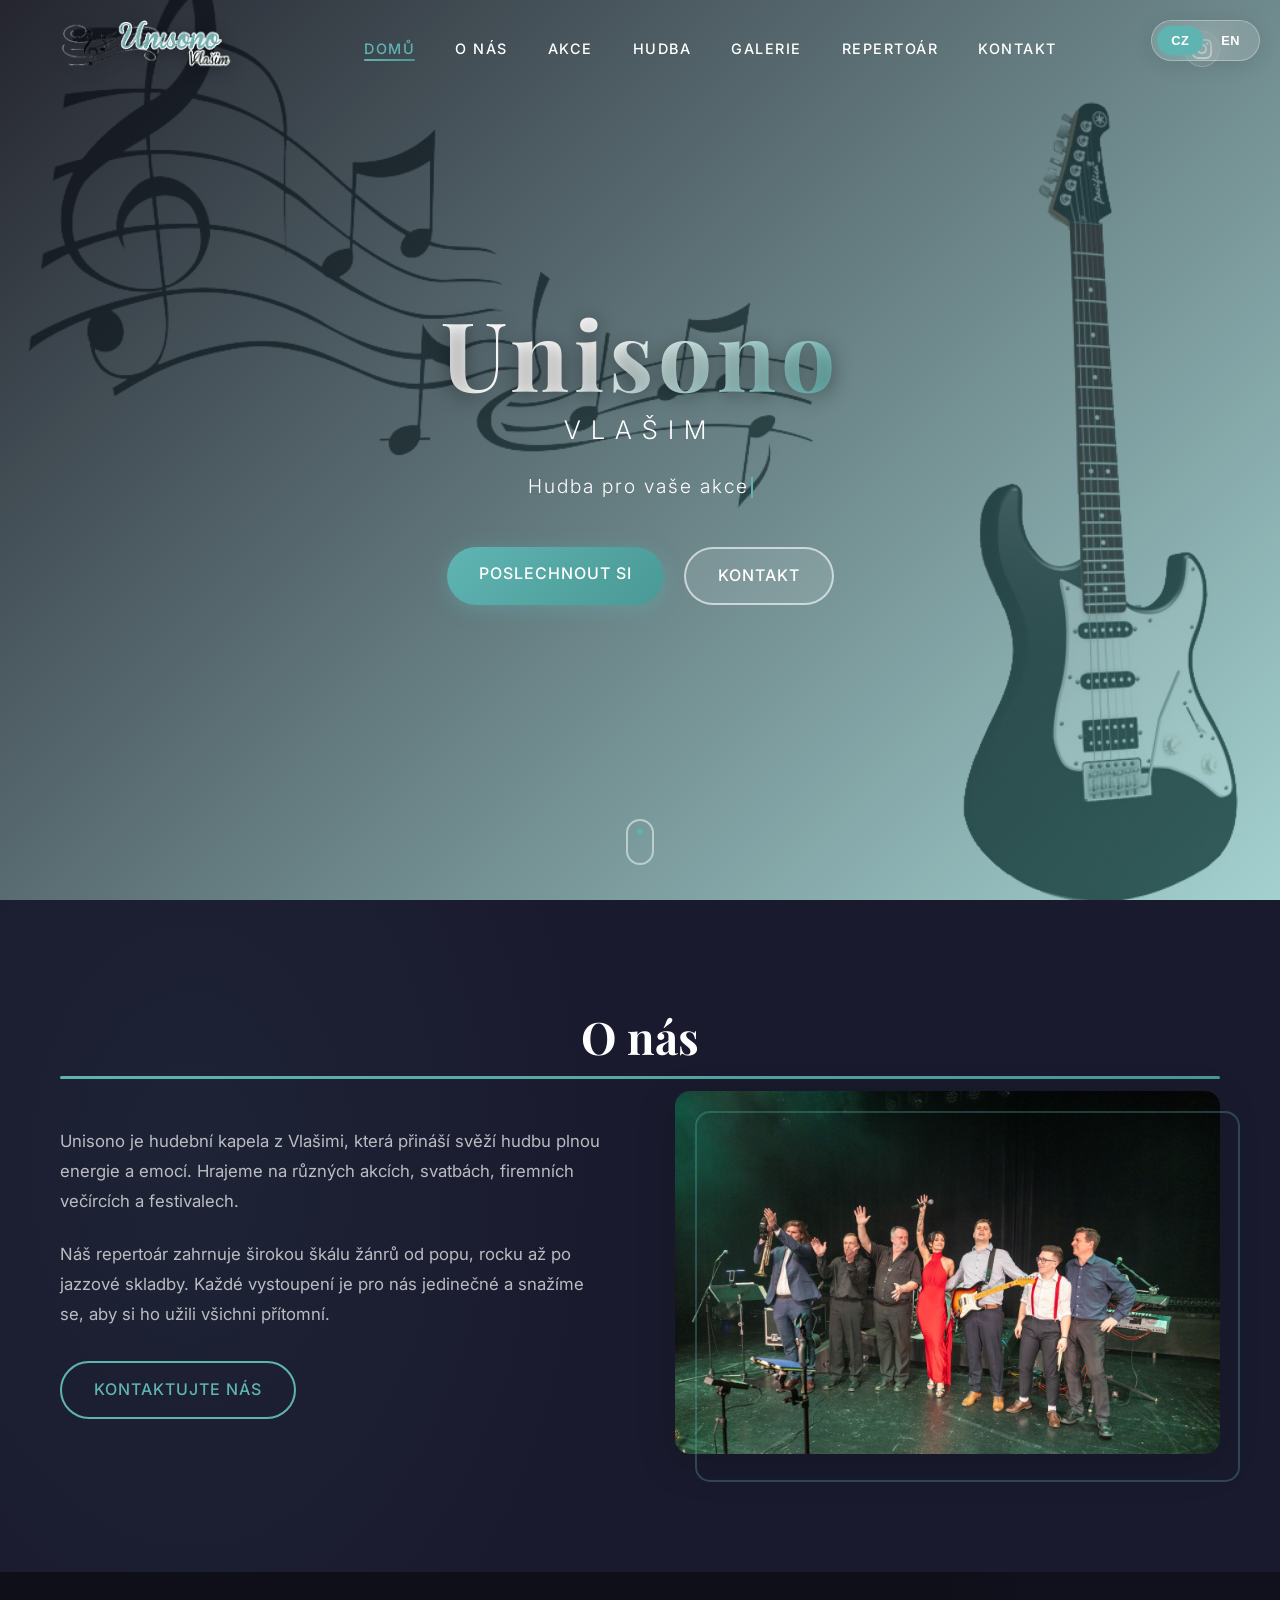
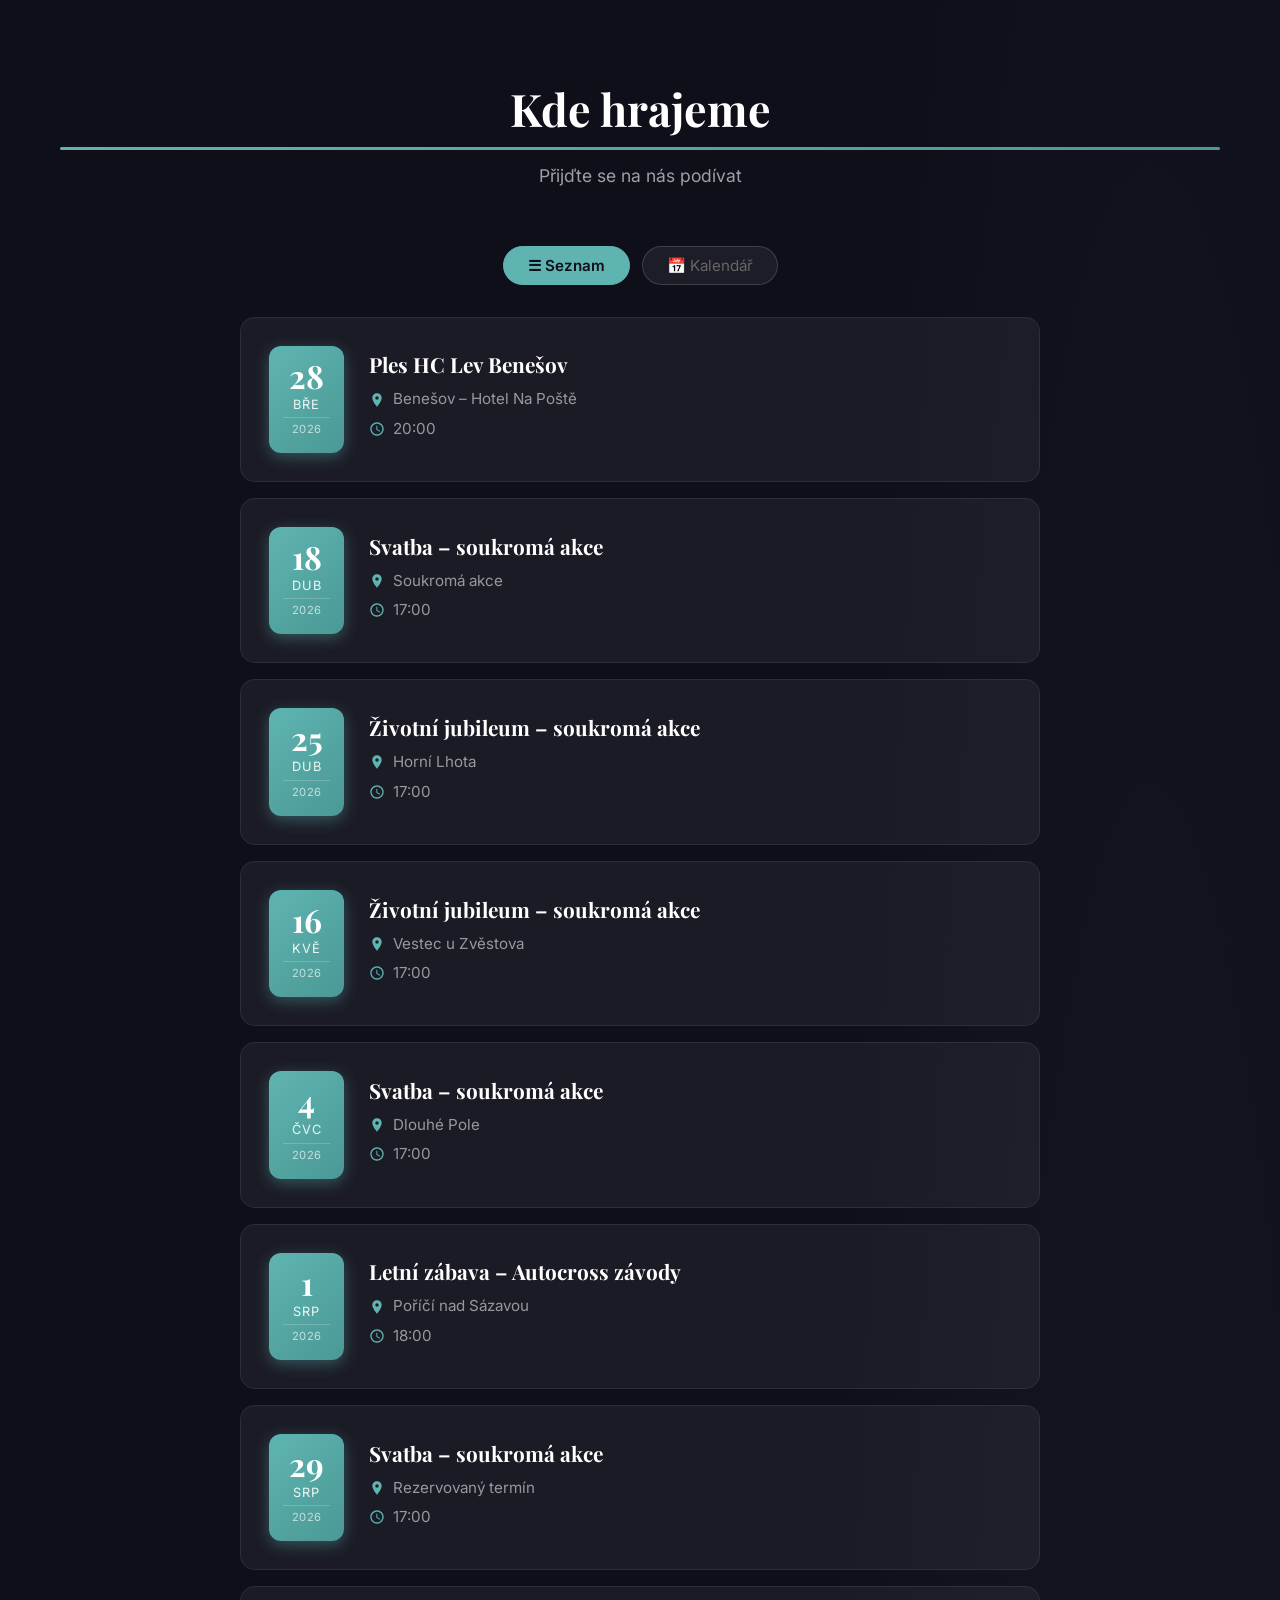
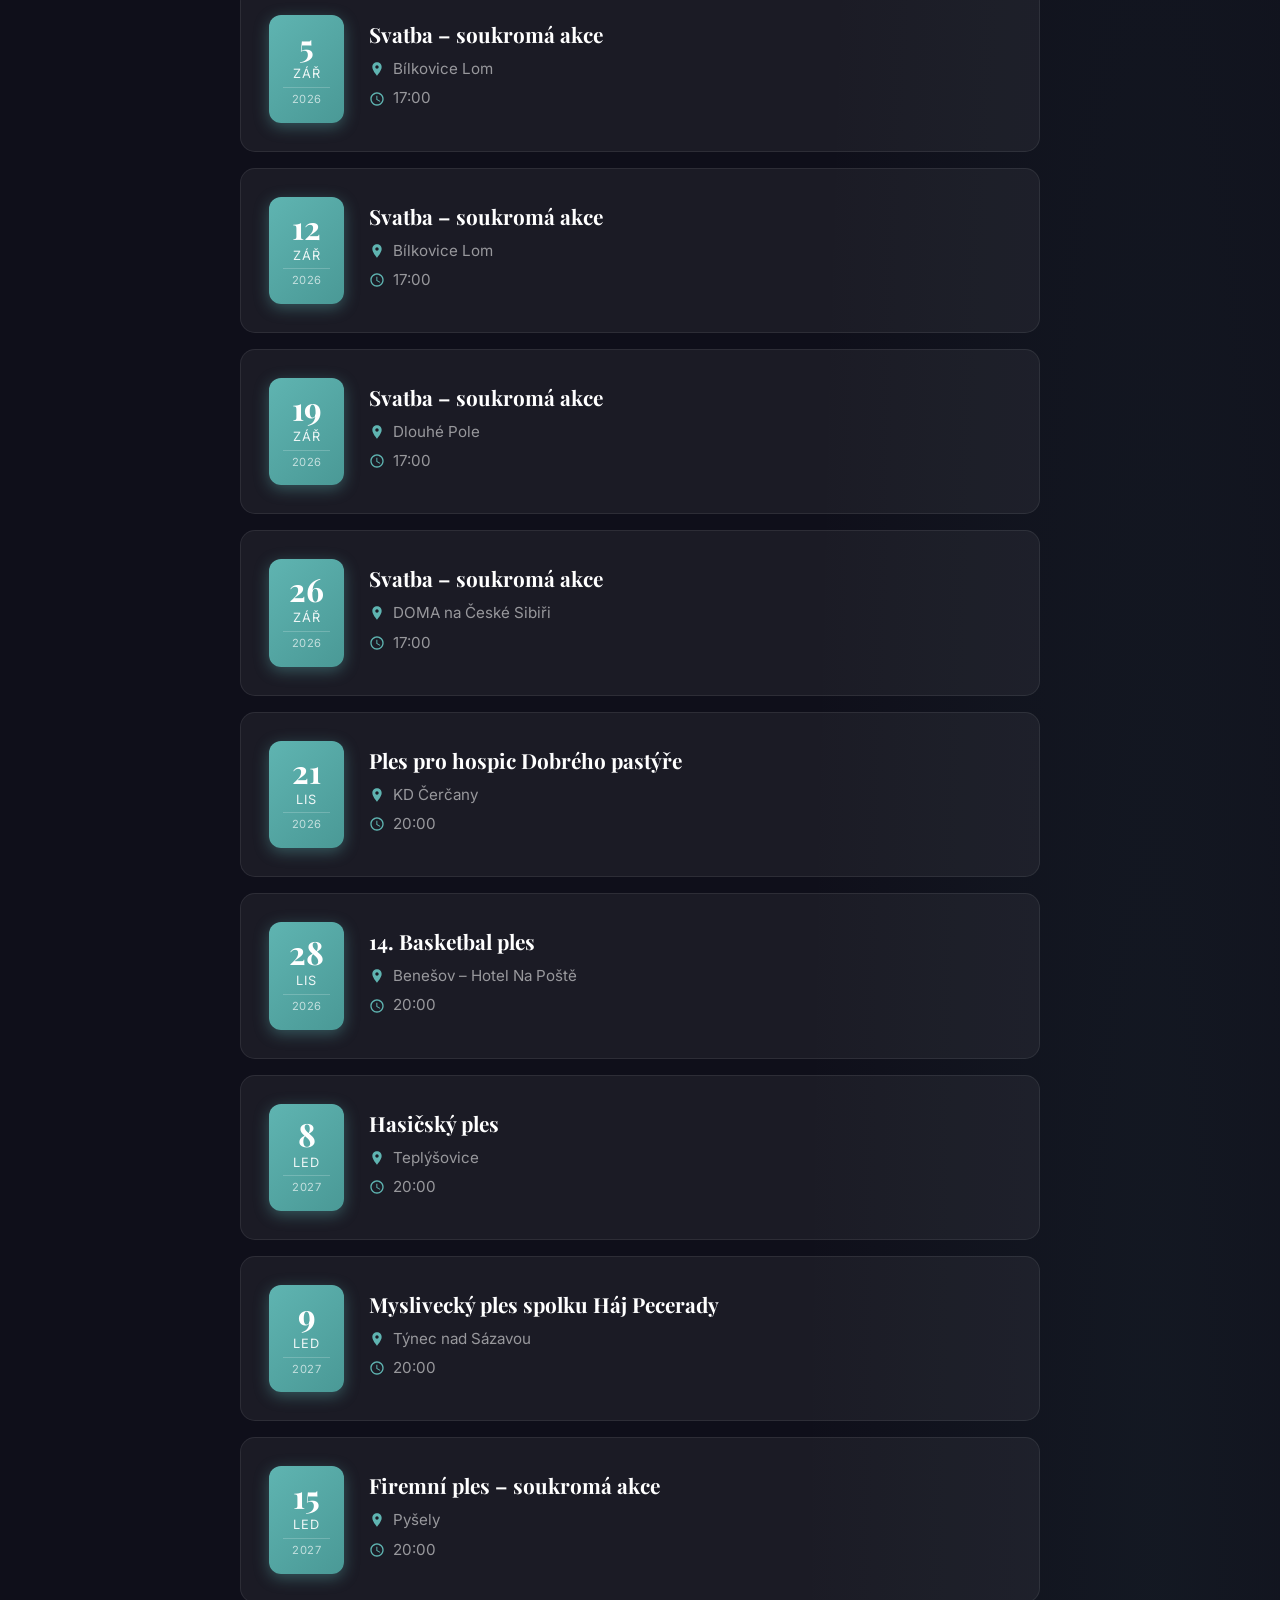
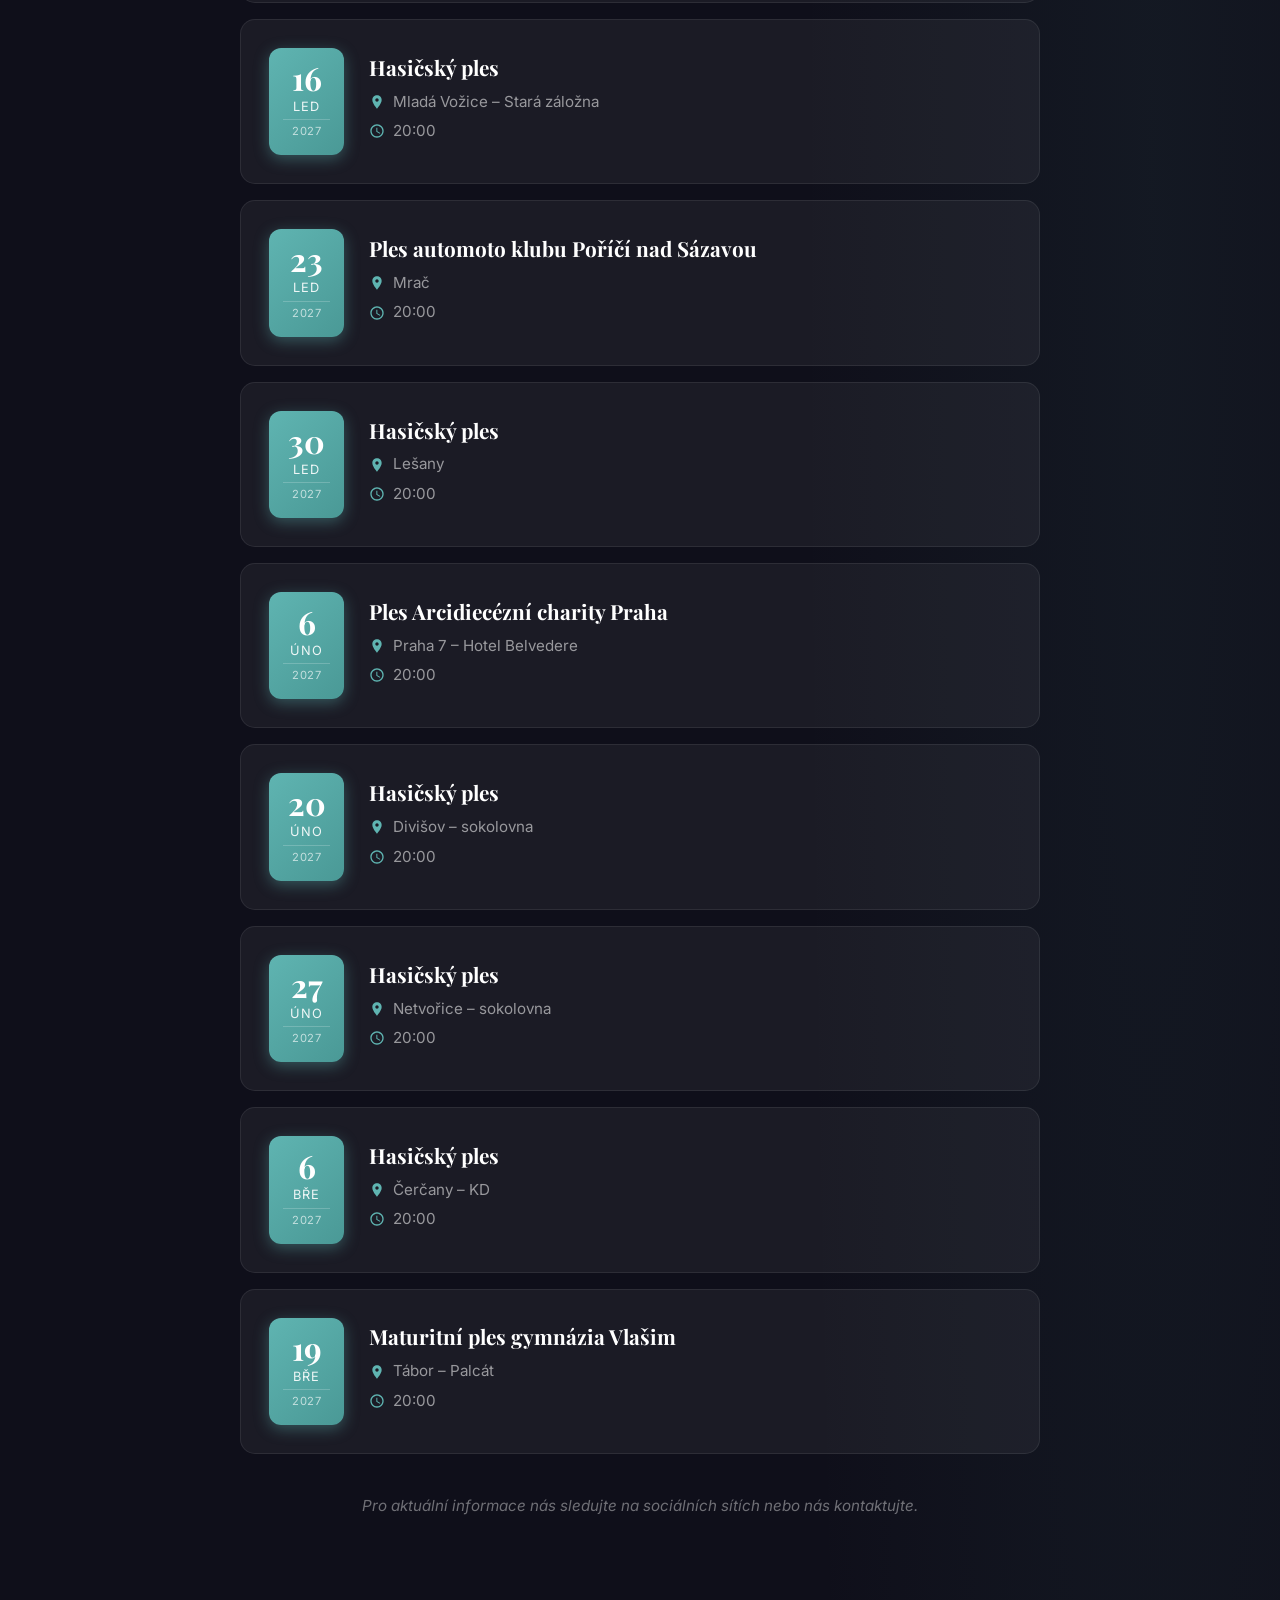
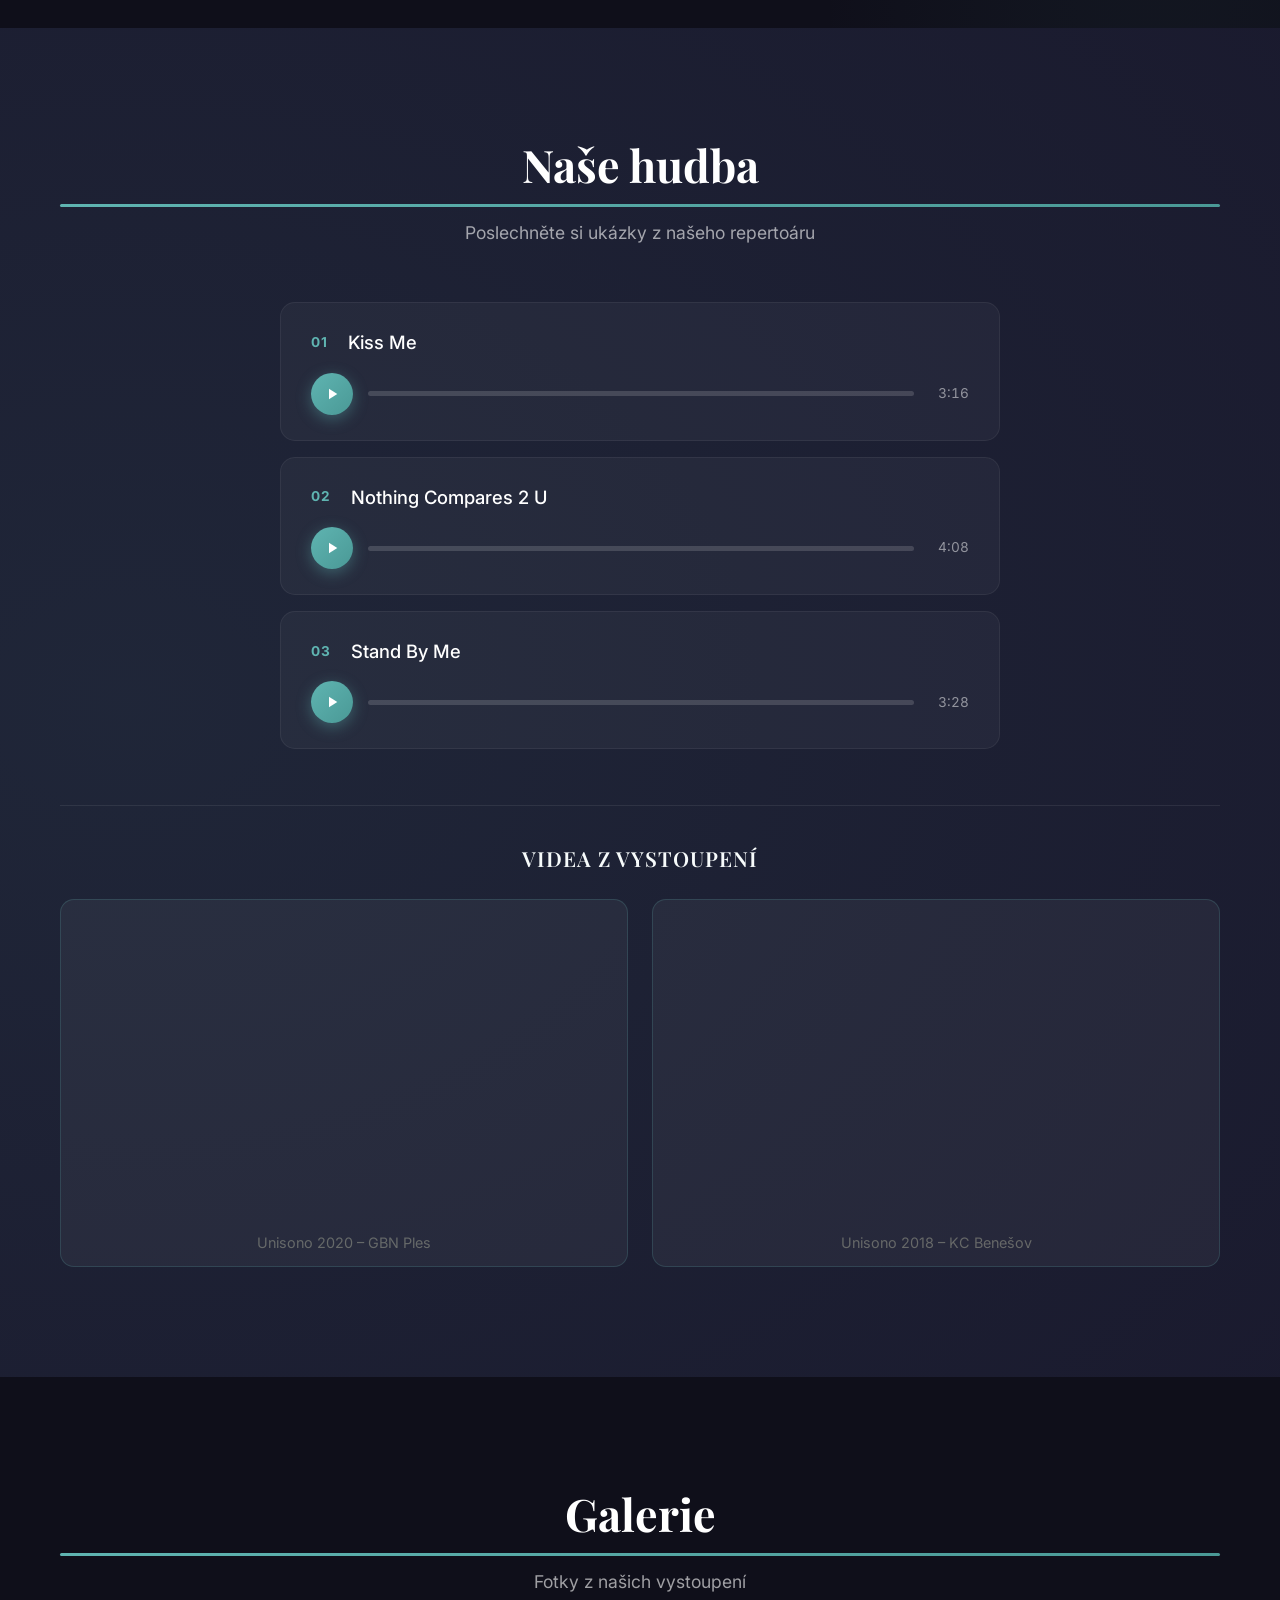
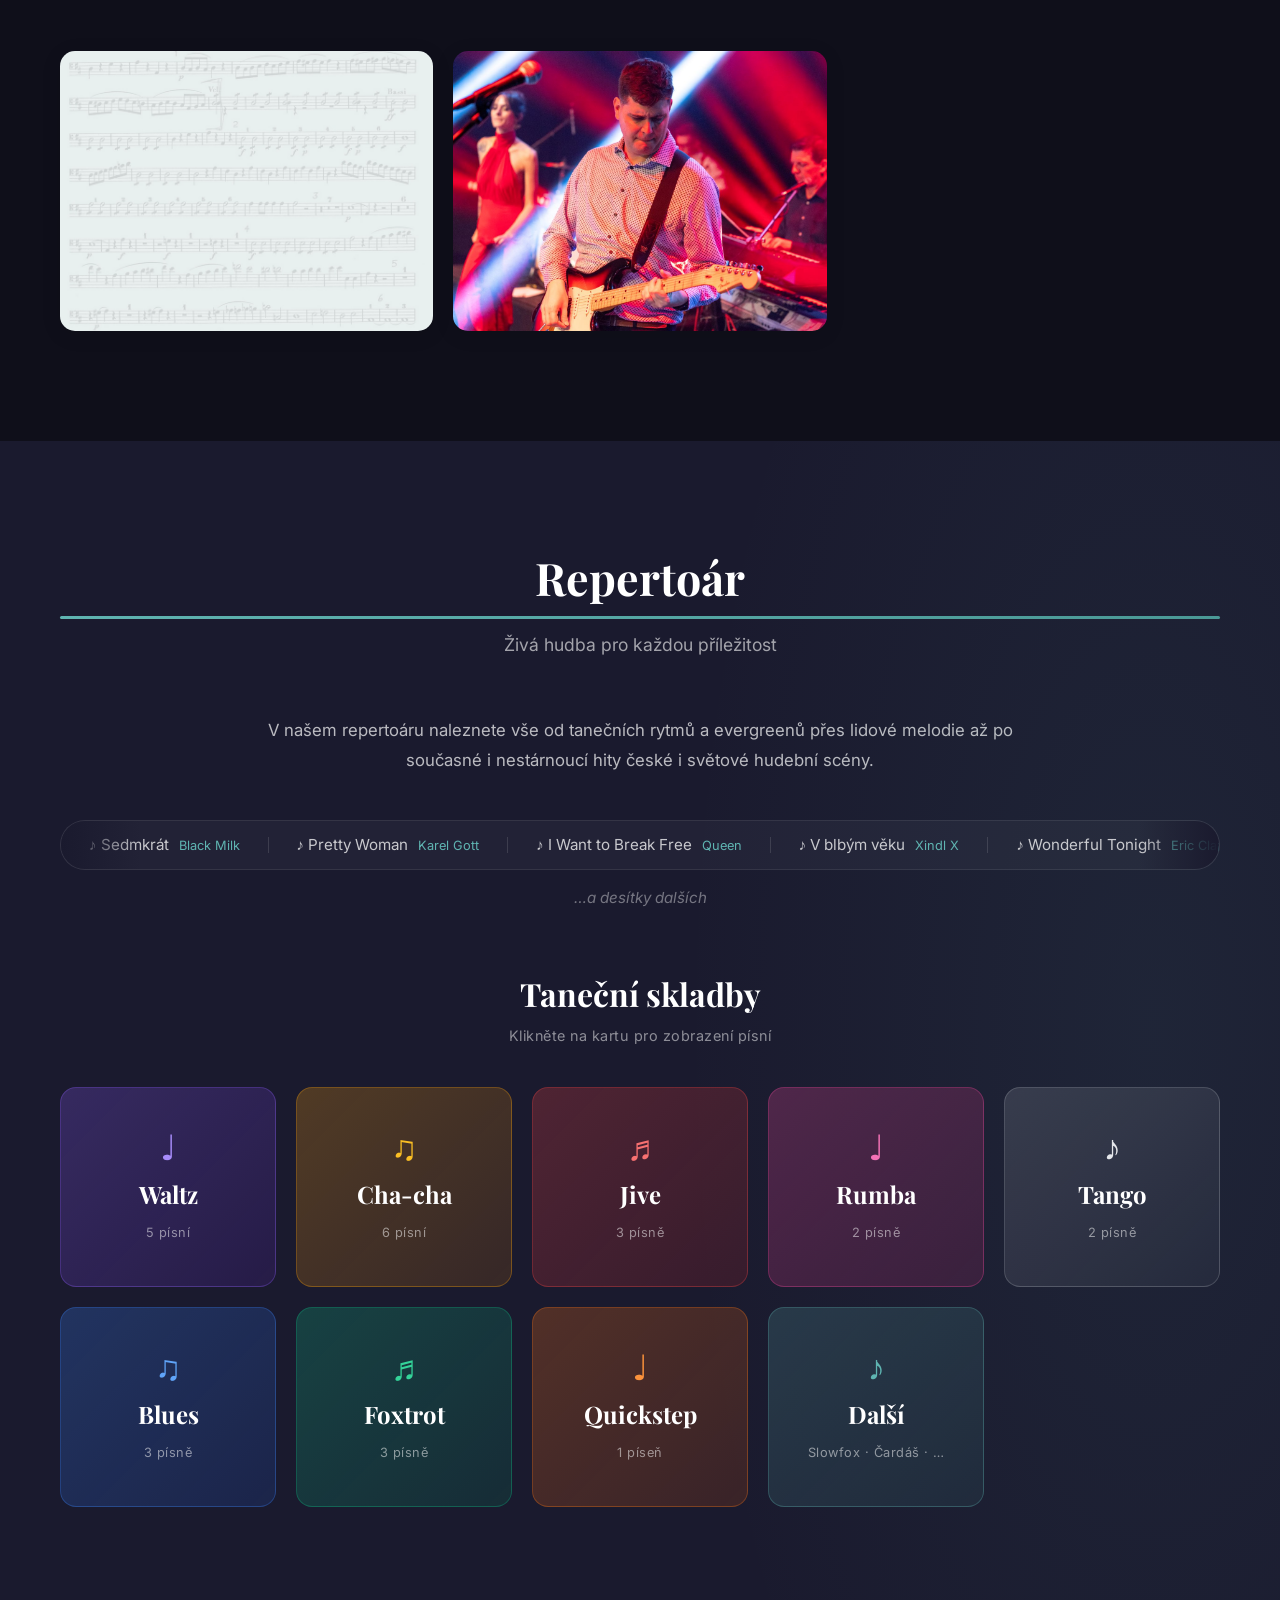
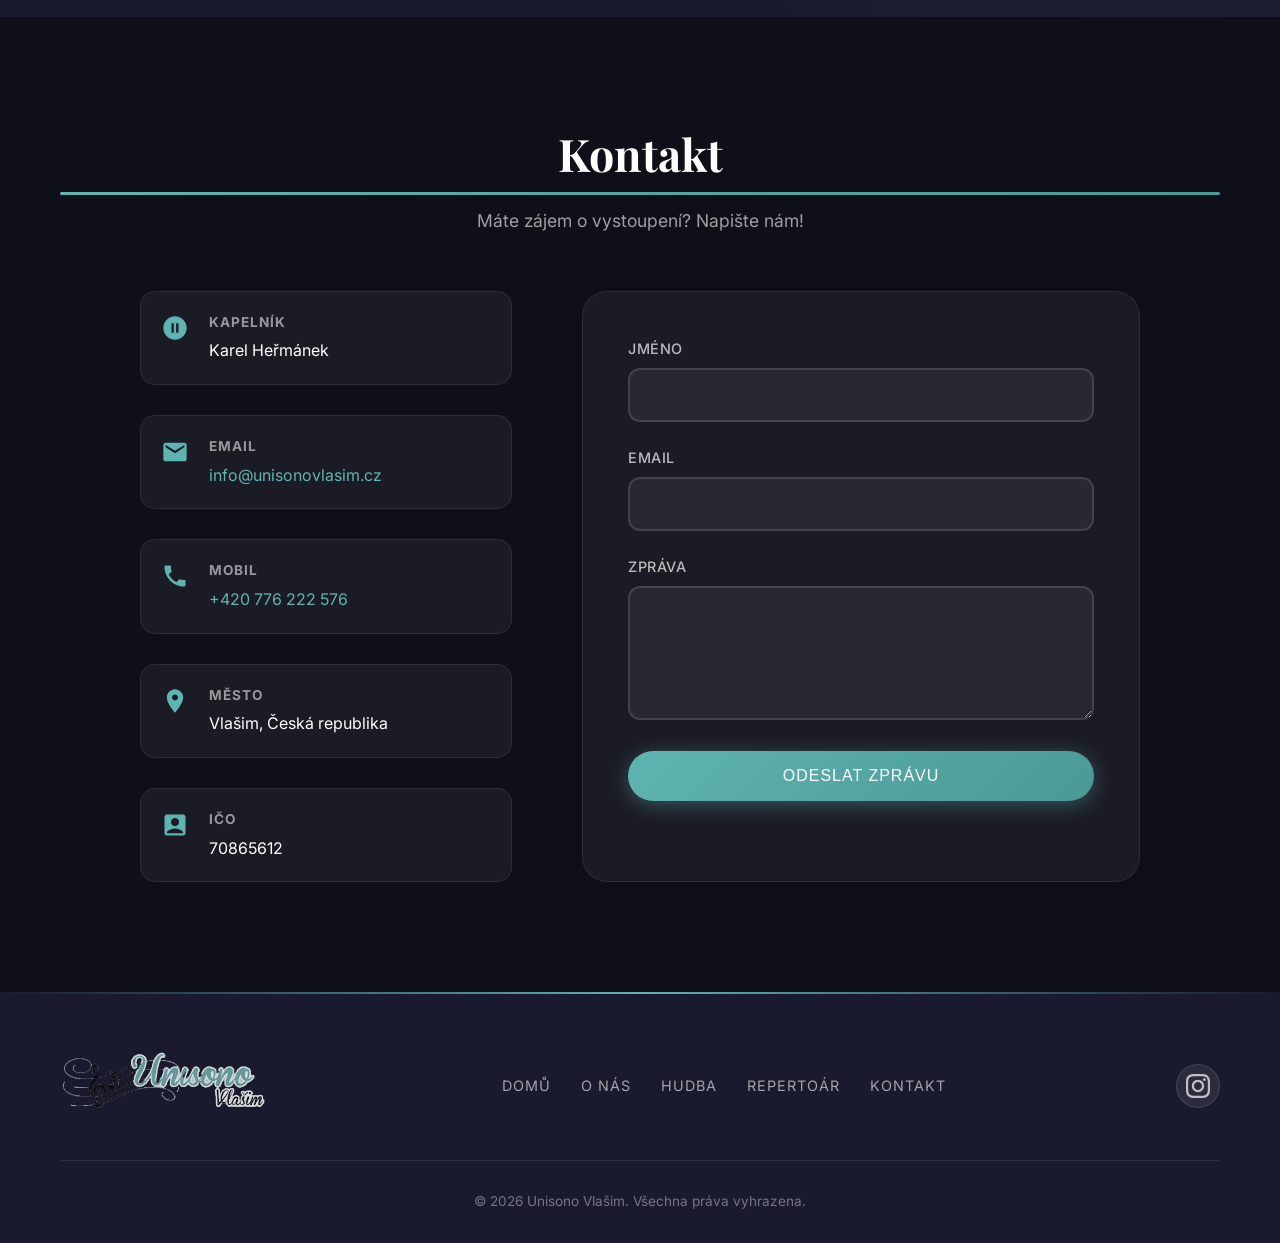
==== commit 9d014250: "UX: lang přepínač do hamburgeru, oprava barvy nadpisu videa - Přepínač jazyka na mobilu přesunut do " ====
--- a/index.html
+++ b/index.html
@@ -38,6 +38,10 @@
                 <li><a href="#gallery" data-cs="Galerie" data-en="Gallery">Galerie</a></li>
                 <li><a href="#repertoire" data-cs="Repertoár" data-en="Repertoire">Repertoár</a></li>
                 <li><a href="#contact" data-cs="Kontakt" data-en="Contact">Kontakt</a></li>
+                <li class="nav-lang-item">
+                    <button class="lang-btn" data-lang="cs">CZ</button>
+                    <button class="lang-btn" data-lang="en">EN</button>
+                </li>
             </ul>
             <a href="https://www.instagram.com/unisono_band_/" target="_blank" rel="noopener noreferrer" class="nav-instagram" aria-label="Instagram">
                 <svg viewBox="0 0 24 24" fill="currentColor" width="20" height="20"><path d="M12 2.163c3.204 0 3.584.012 4.85.07 3.252.148 4.771 1.691 4.919 4.919.058 1.265.069 1.645.069 4.849 0 3.205-.012 3.584-.069 4.849-.149 3.225-1.664 4.771-4.919 4.919-1.266.058-1.644.07-4.85.07-3.204 0-3.584-.012-4.849-.07-3.26-.149-4.771-1.699-4.919-4.92-.058-1.265-.07-1.644-.07-4.849 0-3.204.013-3.583.07-4.849.149-3.227 1.664-4.771 4.919-4.919 1.266-.057 1.645-.069 4.849-.069zm0-2.163c-3.259 0-3.667.014-4.947.072-4.358.2-6.78 2.618-6.98 6.98-.059 1.281-.073 1.689-.073 4.948 0 3.259.014 3.668.072 4.948.2 4.358 2.618 6.78 6.98 6.98 1.281.058 1.689.072 4.948.072 3.259 0 3.668-.014 4.948-.072 4.354-.2 6.782-2.618 6.979-6.98.059-1.28.073-1.689.073-4.948 0-3.259-.014-3.667-.072-4.947-.196-4.354-2.617-6.78-6.979-6.98-1.281-.059-1.69-.073-4.949-.073zm0 5.838c-3.403 0-6.162 2.759-6.162 6.162s2.759 6.163 6.162 6.163 6.162-2.759 6.162-6.163c0-3.403-2.759-6.162-6.162-6.162zm0 10.162c-2.209 0-4-1.79-4-4 0-2.209 1.791-4 4-4s4 1.791 4 4c0 2.21-1.791 4-4 4zm6.406-11.845c-.796 0-1.441.645-1.441 1.44s.645 1.44 1.441 1.44c.795 0 1.439-.645 1.439-1.44s-.644-1.44-1.439-1.44z"/></svg>
--- a/css/style.css
+++ b/css/style.css
@@ -235,6 +235,11 @@
     gap: 40px;
 }
 
+/* Lang item hidden on desktop — visible only inside mobile menu */
+.nav-lang-item {
+    display: none;
+}
+
 .nav-menu a {
     color: var(--white);
     font-weight: 500;
@@ -873,7 +878,7 @@
     text-align: center;
     font-size: 1.3rem;
     font-weight: 600;
-    color: var(--secondary-color);
+    color: var(--white);
     letter-spacing: 1px;
     margin-bottom: 28px;
     text-transform: uppercase;
@@ -2014,6 +2019,35 @@
     .nav-toggle { display: flex; order: 2; }
     .nav-instagram { order: 1; }
 
+    /* Lang switcher → inside hamburger menu on mobile */
+    .lang-switcher { display: none; }
+    .nav-lang-item {
+        display: flex;
+        gap: 8px;
+        justify-content: center;
+        padding-top: 8px;
+        border-top: 1px solid rgba(255,255,255,0.12);
+        width: 100%;
+    }
+    .nav-lang-item .lang-btn {
+        padding: 8px 20px;
+        border: 1px solid rgba(255,255,255,0.25);
+        background: rgba(255,255,255,0.08);
+        color: var(--white);
+        border-radius: 25px;
+        font-weight: 600;
+        font-size: 0.9rem;
+        cursor: pointer;
+        transition: background 0.2s, border-color 0.2s;
+    }
+    .nav-lang-item .lang-btn.active {
+        background: var(--primary-color);
+        border-color: var(--primary-color);
+    }
+    .nav-lang-item .lang-btn:hover:not(.active) {
+        background: rgba(255,255,255,0.18);
+    }
+
     .hero-title { font-size: 3.8rem; }
     .hero-location { font-size: 1.2rem; letter-spacing: 6px; }
 
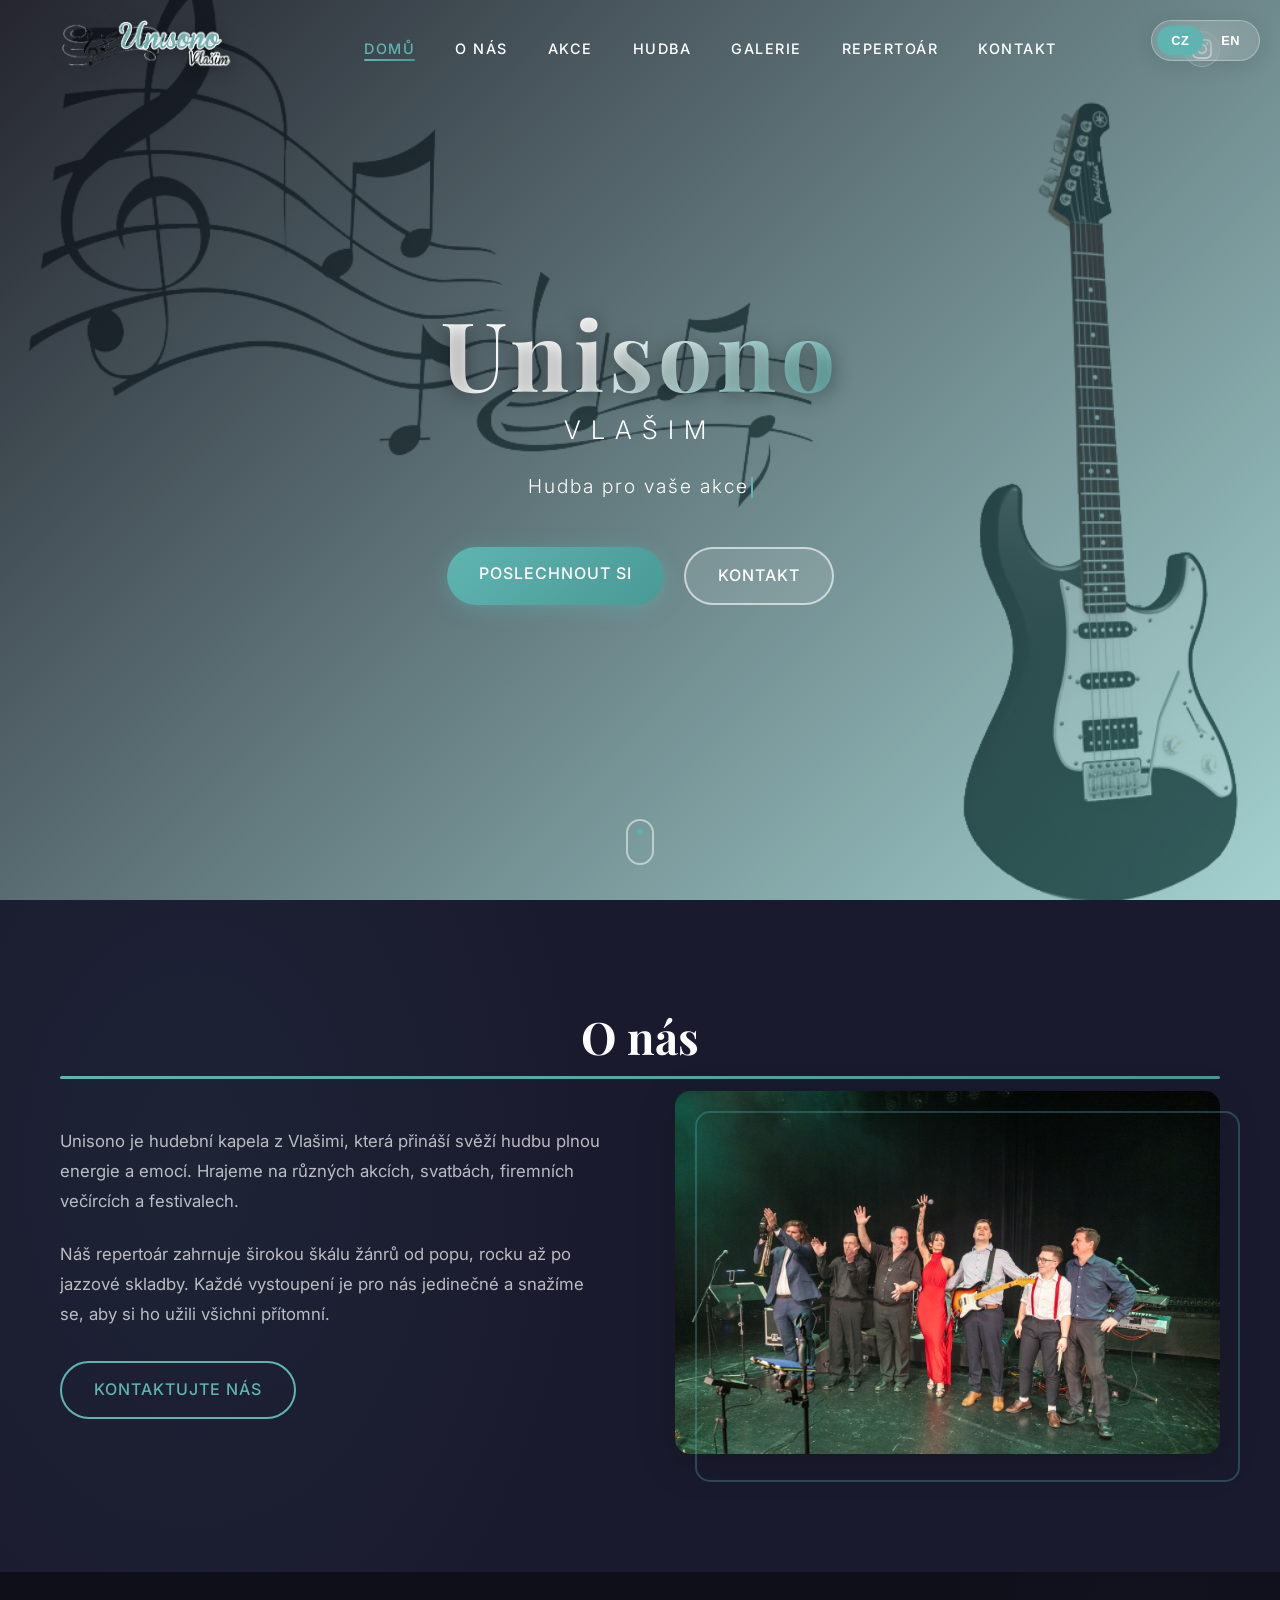
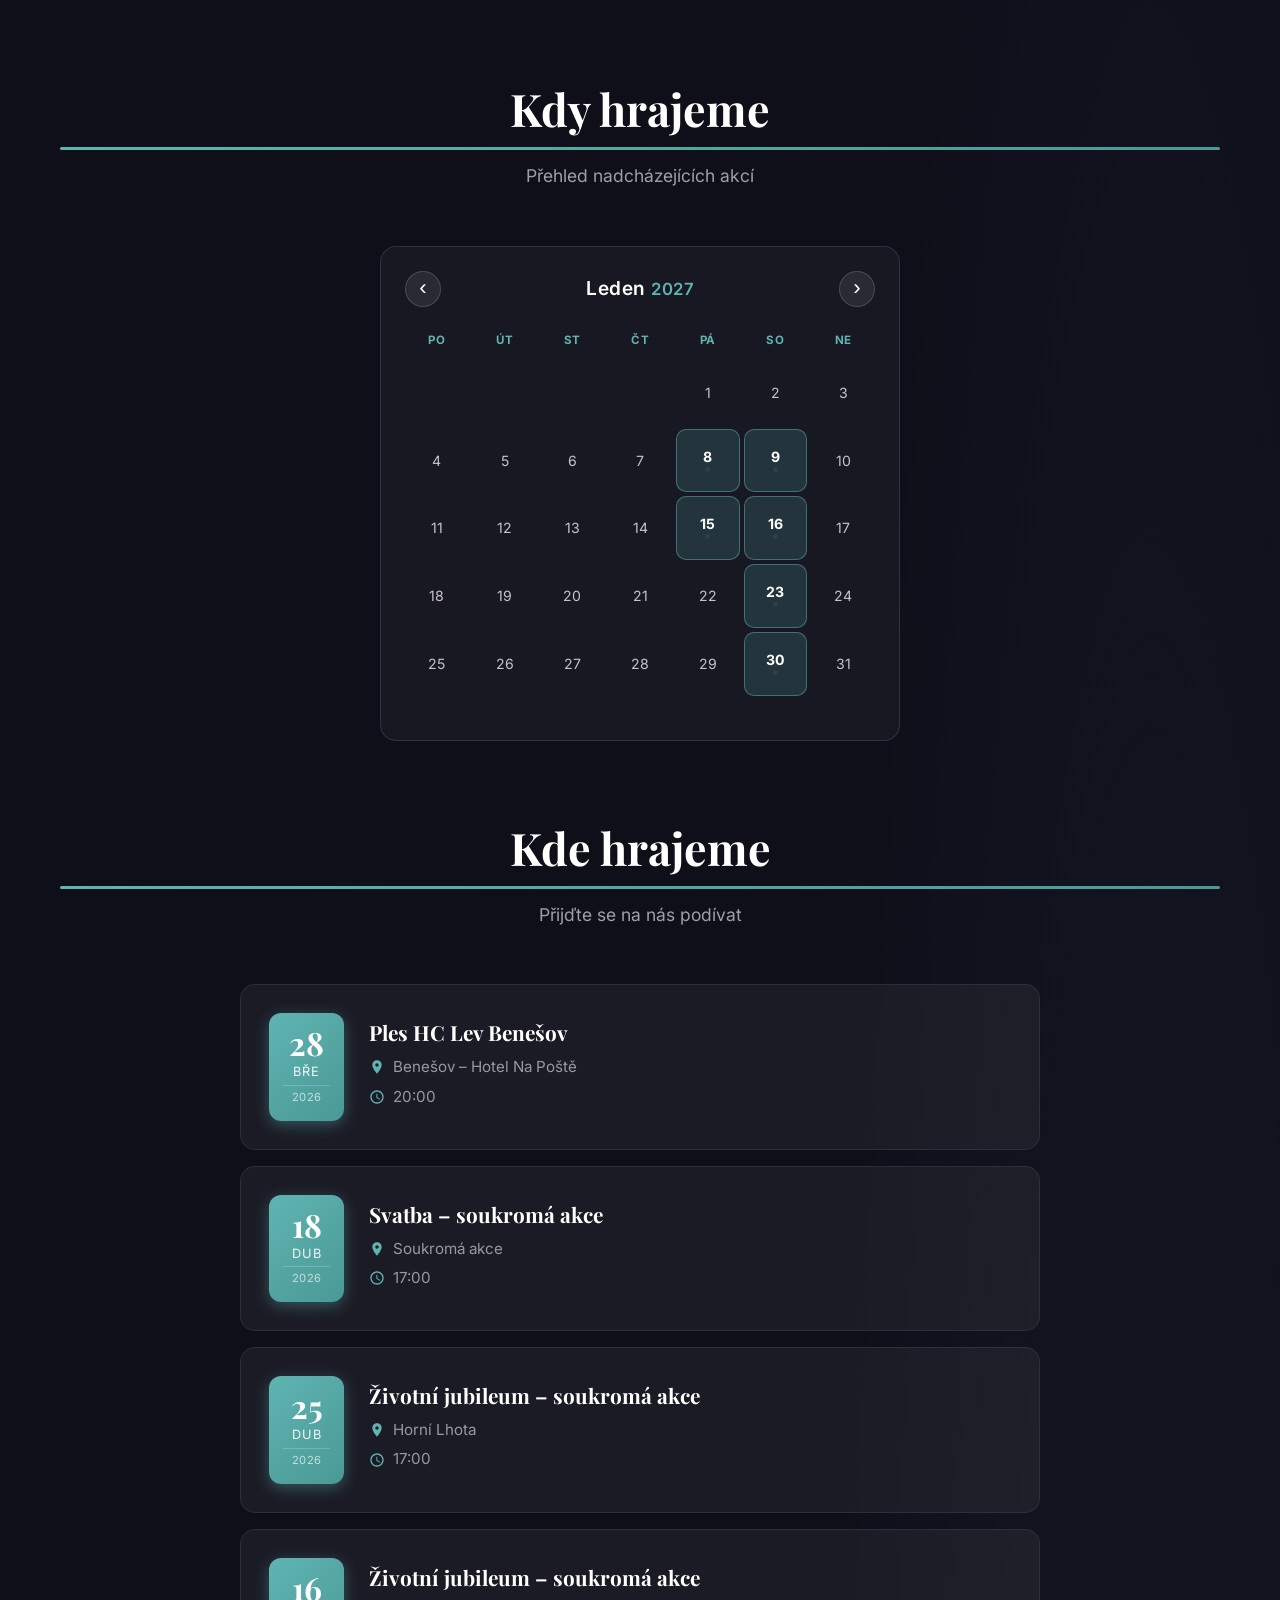
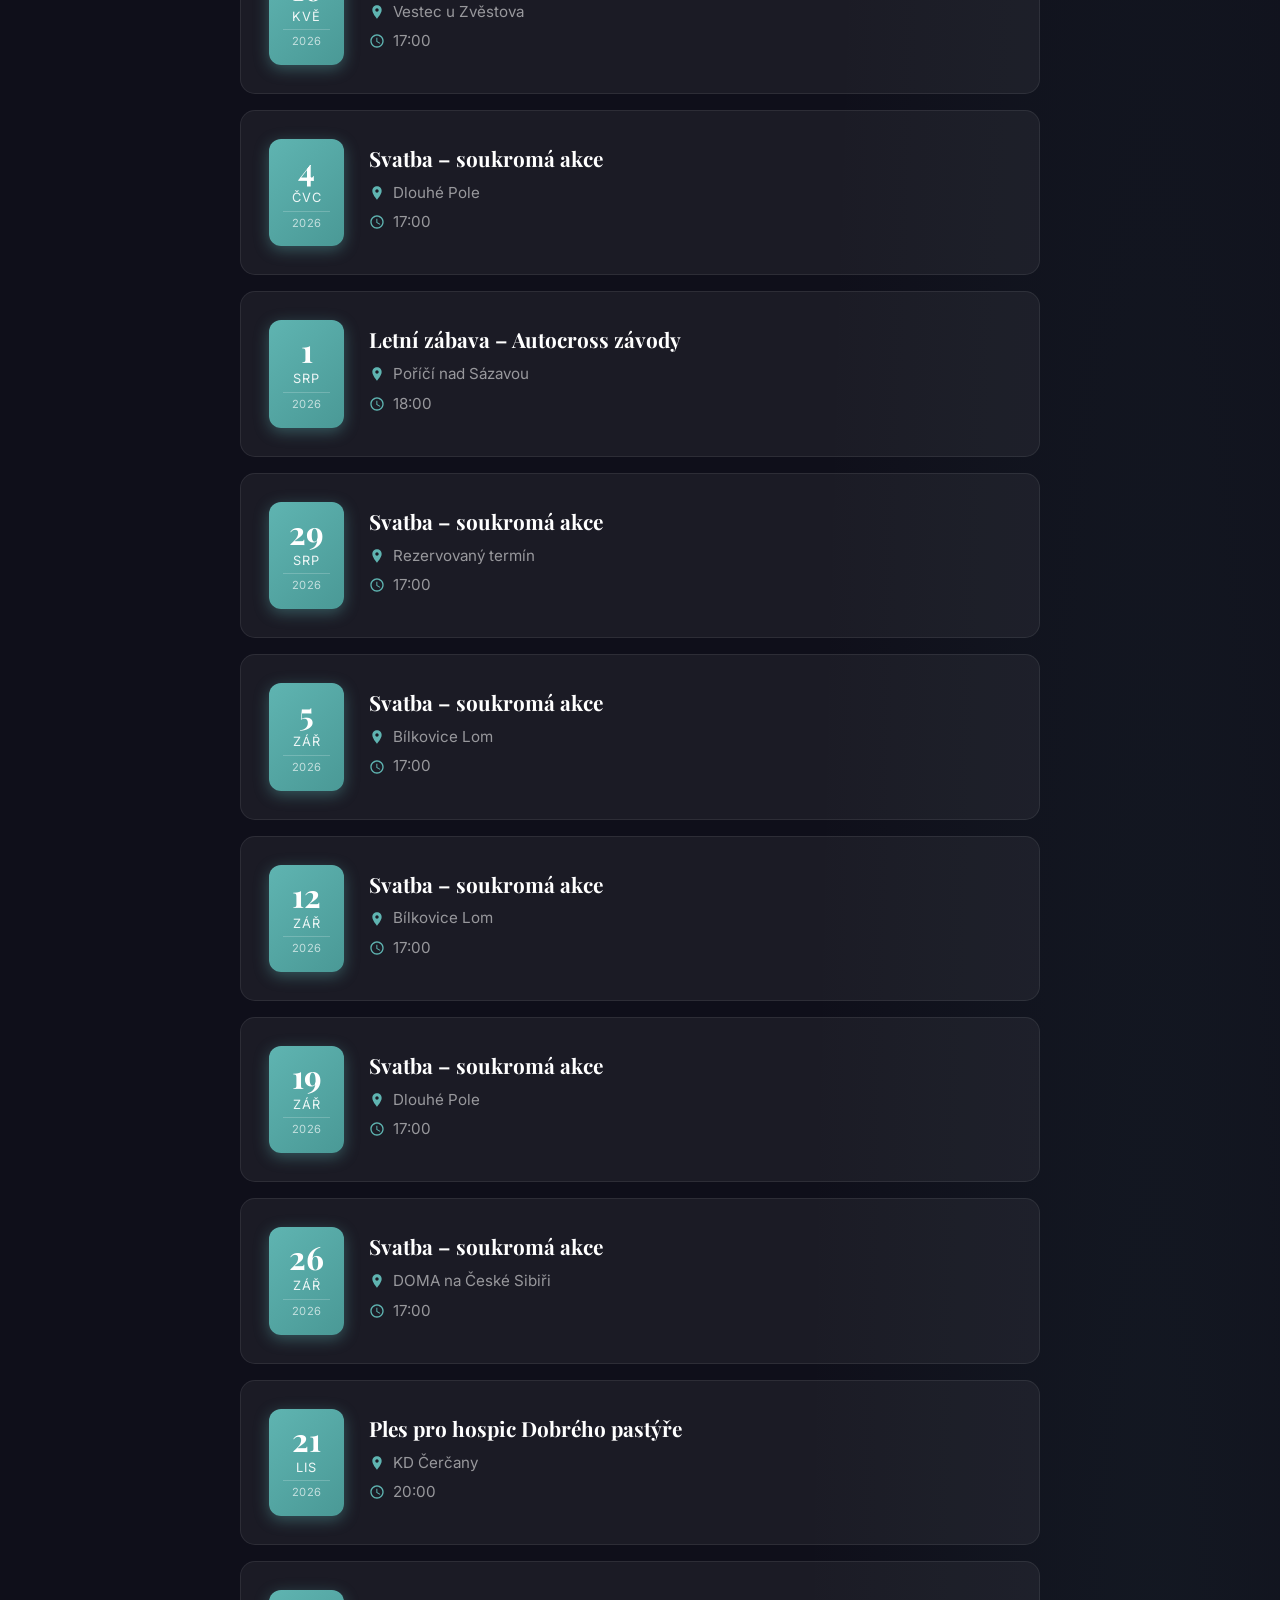
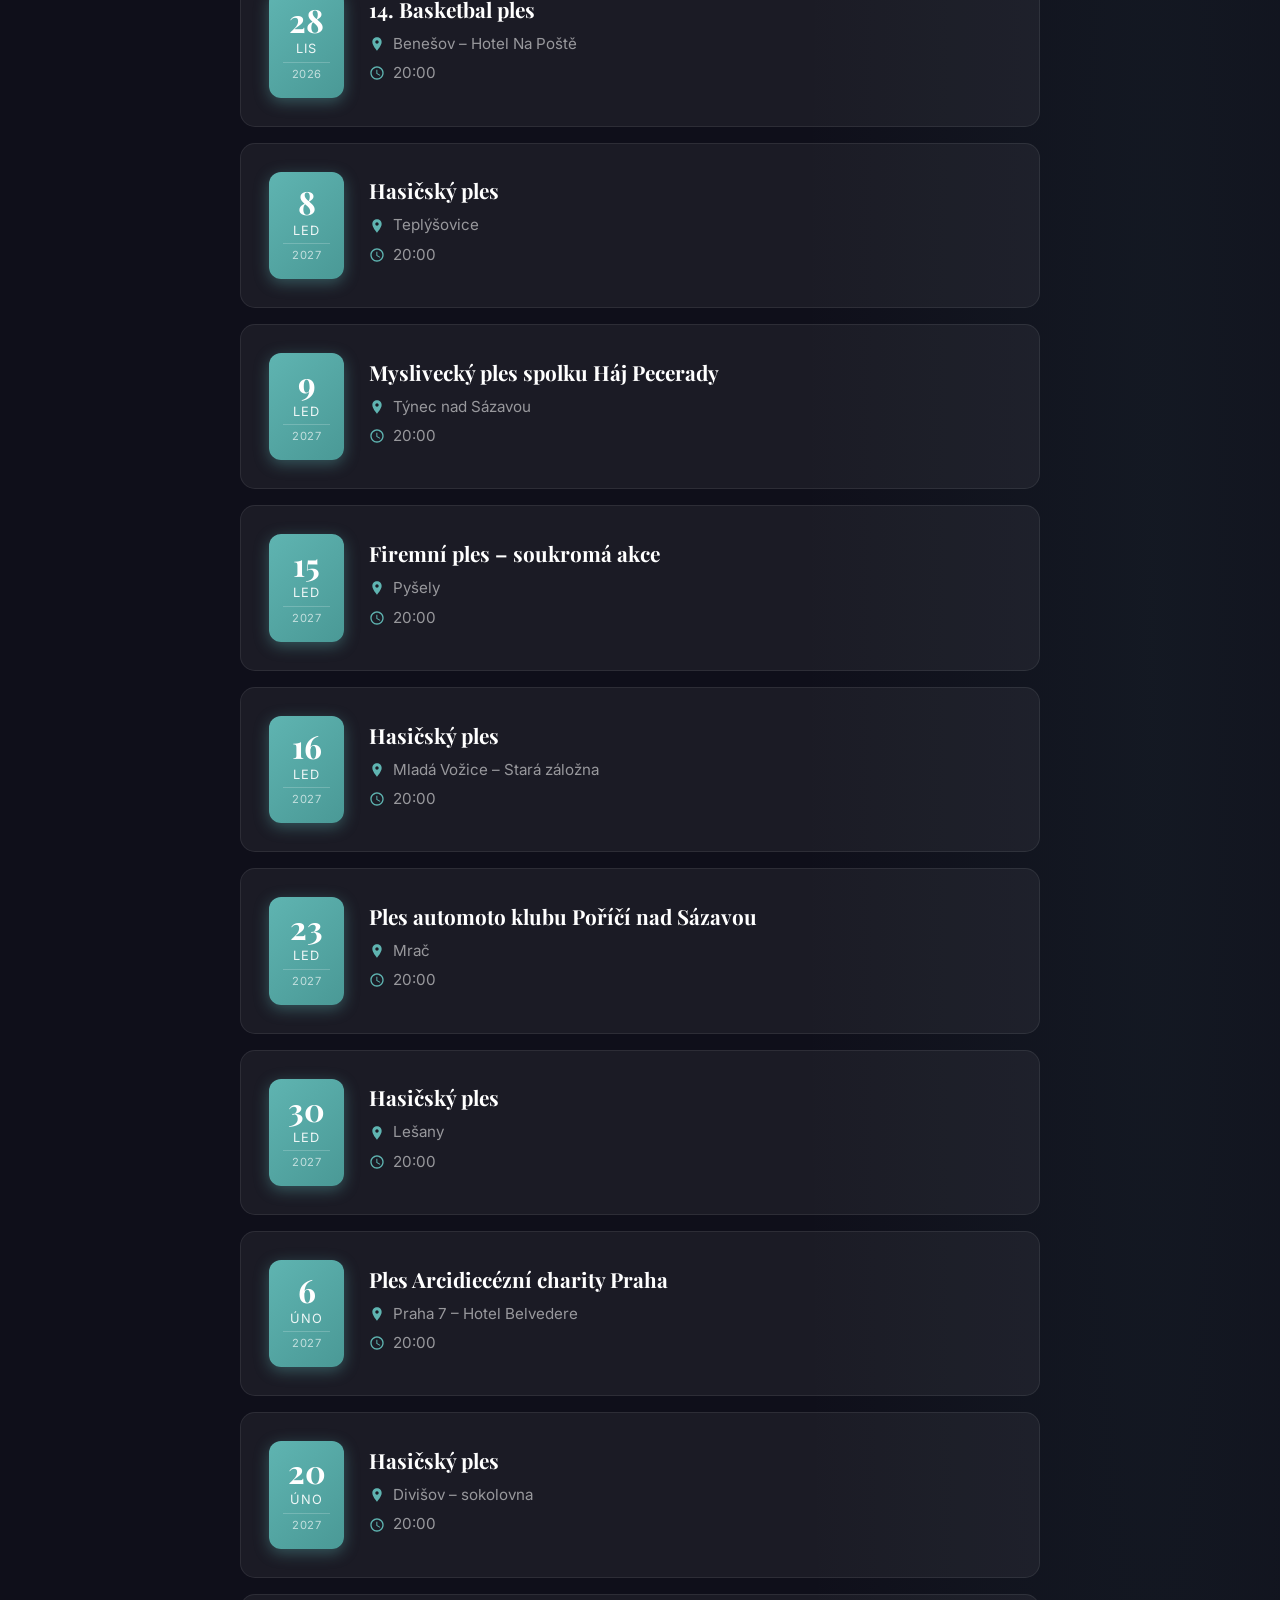
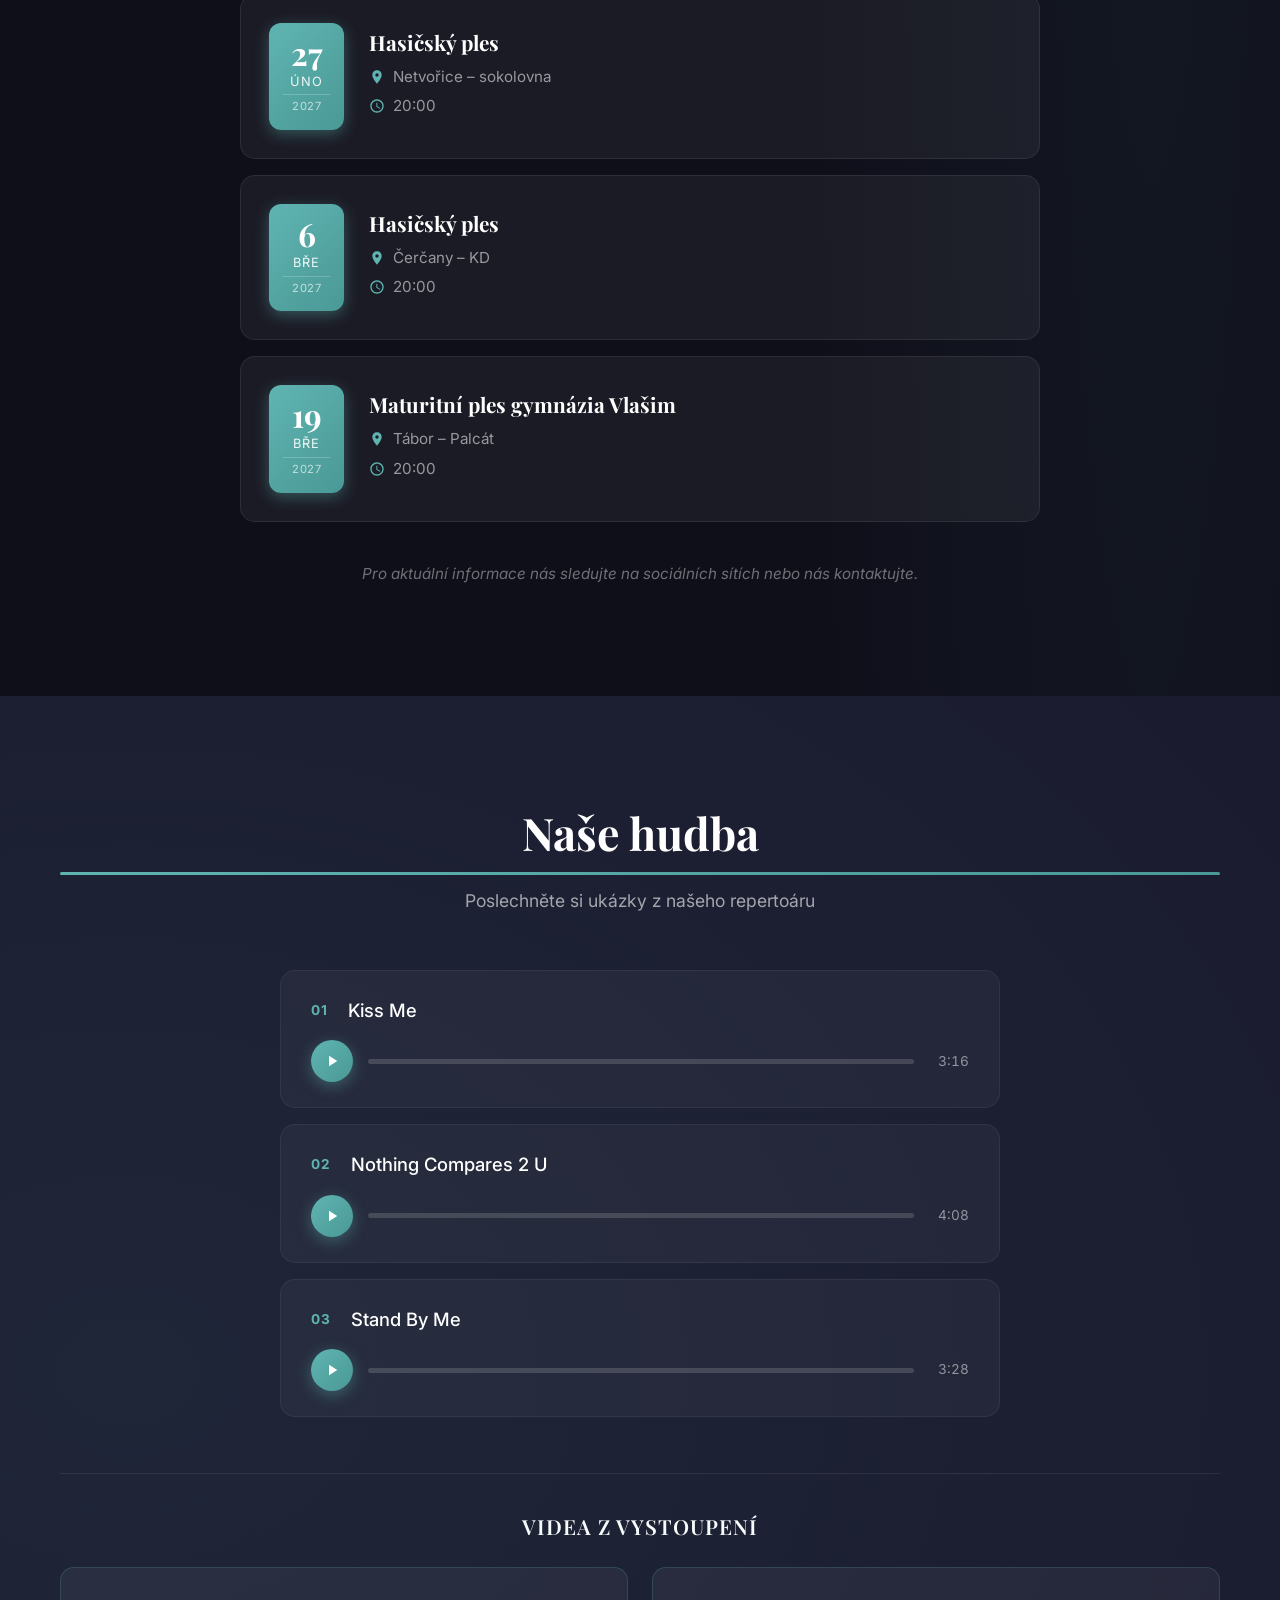
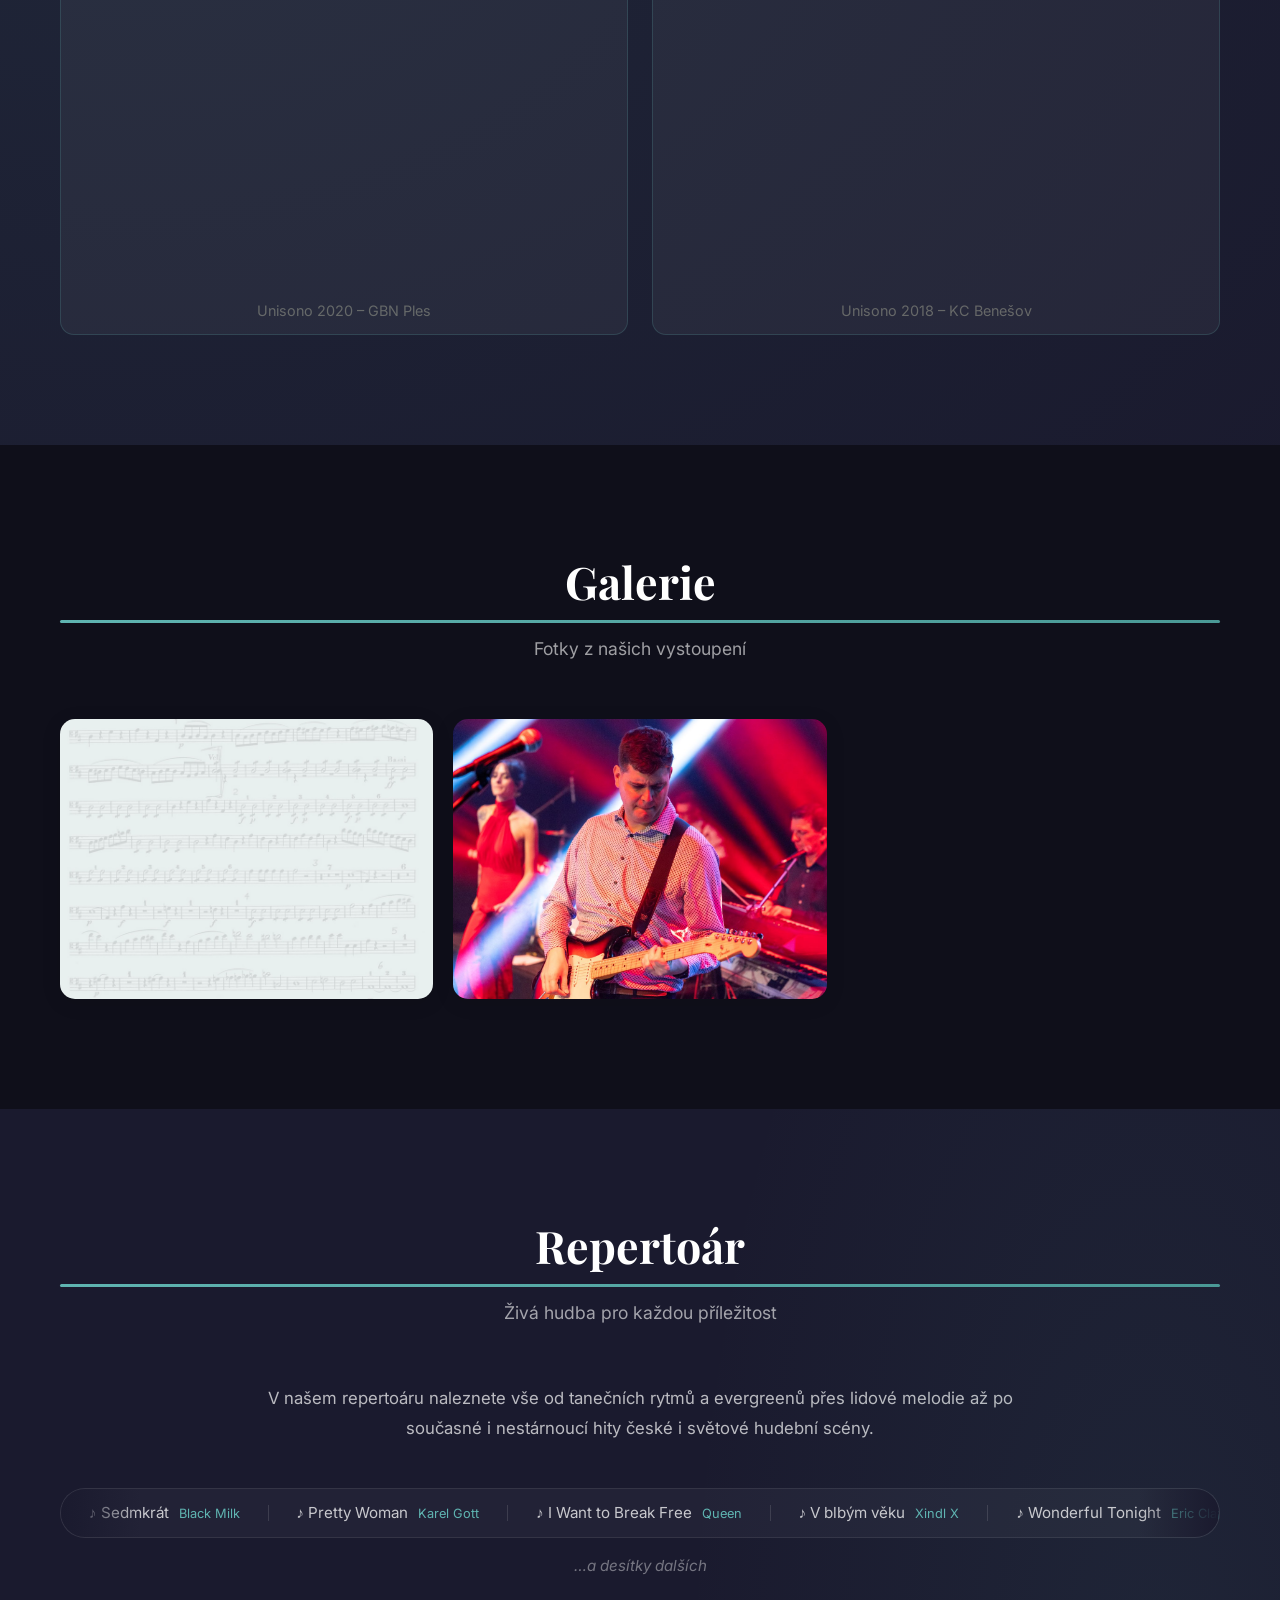
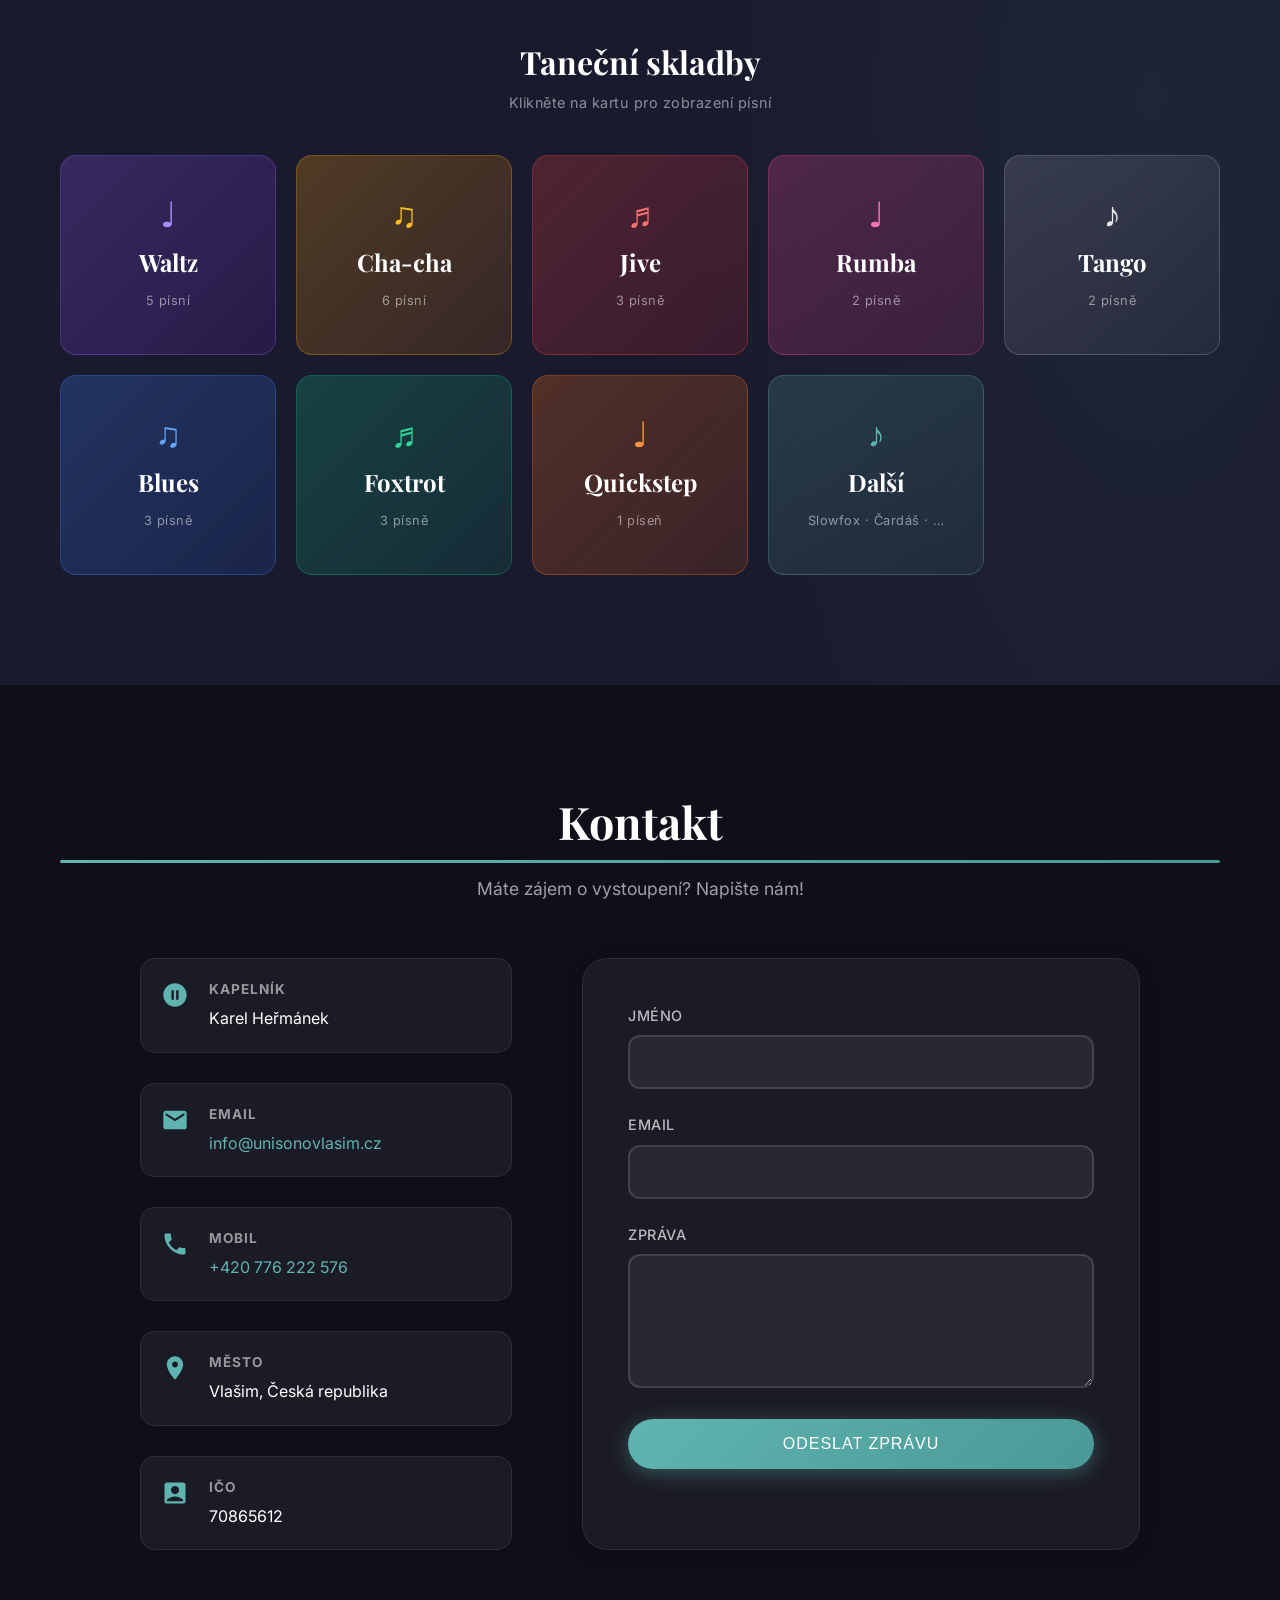
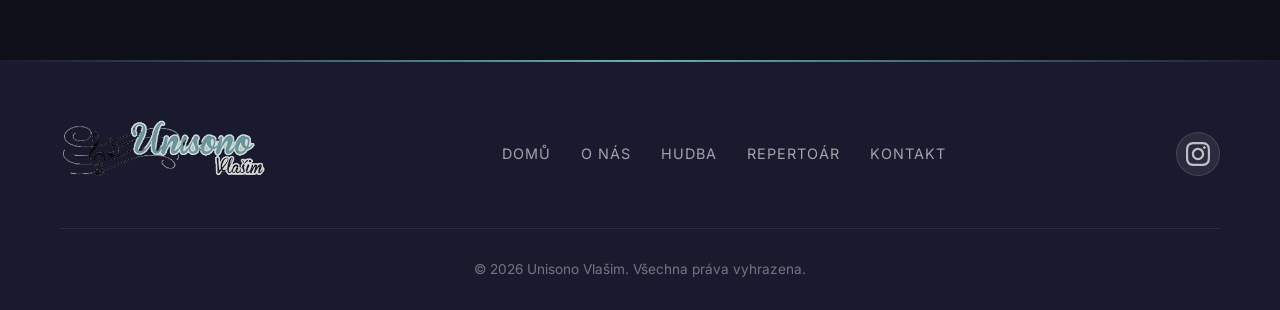
==== commit 86944ec6: "Sekce Akce: Kdy hrajeme (kalendář) + Kde hrajeme (seznam) nad sebou - Odstraněno přepínací tlačítko " ====
--- a/index.html
+++ b/index.html
@@ -93,14 +93,15 @@
     <!-- Events Section -->
     <section id="events" class="section events">
         <div class="container">
-            <h2 class="section-title" data-cs="Kde hrajeme" data-en="Upcoming Events">Kde hrajeme</h2>
+
+            <!-- Kalendář -->
+            <h2 class="section-title" data-cs="Kdy hrajeme" data-en="When We Play">Kdy hrajeme</h2>
+            <p class="section-subtitle" data-cs="Přehled nadcházejících akcí" data-en="Overview of upcoming events">Přehled nadcházejících akcí</p>
+            <div id="events-calendar" class="events-calendar"></div>
+
+            <!-- Seznam -->
+            <h2 class="section-title events-list-title" data-cs="Kde hrajeme" data-en="Upcoming Events">Kde hrajeme</h2>
             <p class="section-subtitle" data-cs="Přijďte se na nás podívat" data-en="Come see us live">Přijďte se na nás podívat</p>
-
-            <!-- View toggle -->
-            <div class="events-view-toggle">
-                <button class="view-btn active" id="btn-list" data-cs="☰ Seznam" data-en="☰ List">☰ Seznam</button>
-                <button class="view-btn" id="btn-calendar" data-cs="📅 Kalendář" data-en="📅 Calendar">📅 Kalendář</button>
-            </div>
 
             <div class="events-list" id="events-list">
                 <!-- Events will be loaded dynamically from CMS -->
@@ -121,9 +122,6 @@
                     </div>
                 </div>
             </div>
-
-            <!-- Calendar view (hidden by default) -->
-            <div id="events-calendar" class="events-calendar hidden"></div>
 
             <p class="events-note" data-cs="Pro aktuální informace nás sledujte na sociálních sítích nebo nás kontaktujte."
                data-en="For current information, follow us on social media or contact us.">
--- a/css/style.css
+++ b/css/style.css
@@ -1154,37 +1154,9 @@
     font-size: 0.95rem;
 }
 
-/* ---- View toggle ---- */
-.events-view-toggle {
-    display: flex;
-    justify-content: center;
-    gap: 12px;
-    margin-bottom: 32px;
-}
-
-.view-btn {
-    background: rgba(255,255,255,0.06);
-    border: 1px solid rgba(255,255,255,0.15);
-    color: var(--text-light);
-    padding: 9px 24px;
-    border-radius: 50px;
-    cursor: pointer;
-    font-size: 0.95rem;
-    font-family: inherit;
-    transition: all 0.25s;
-}
-
-.view-btn:hover {
-    background: rgba(95,180,177,0.15);
-    border-color: var(--primary-color);
-    color: var(--white);
-}
-
-.view-btn.active {
-    background: var(--primary-color);
-    border-color: var(--primary-color);
-    color: var(--bg-dark);
-    font-weight: 600;
+/* Druhý nadpis sekce (Kde hrajeme) — oddělen od kalendáře */
+.events-list-title {
+    margin-top: 80px;
 }
 
 /* ---- Calendar ---- */
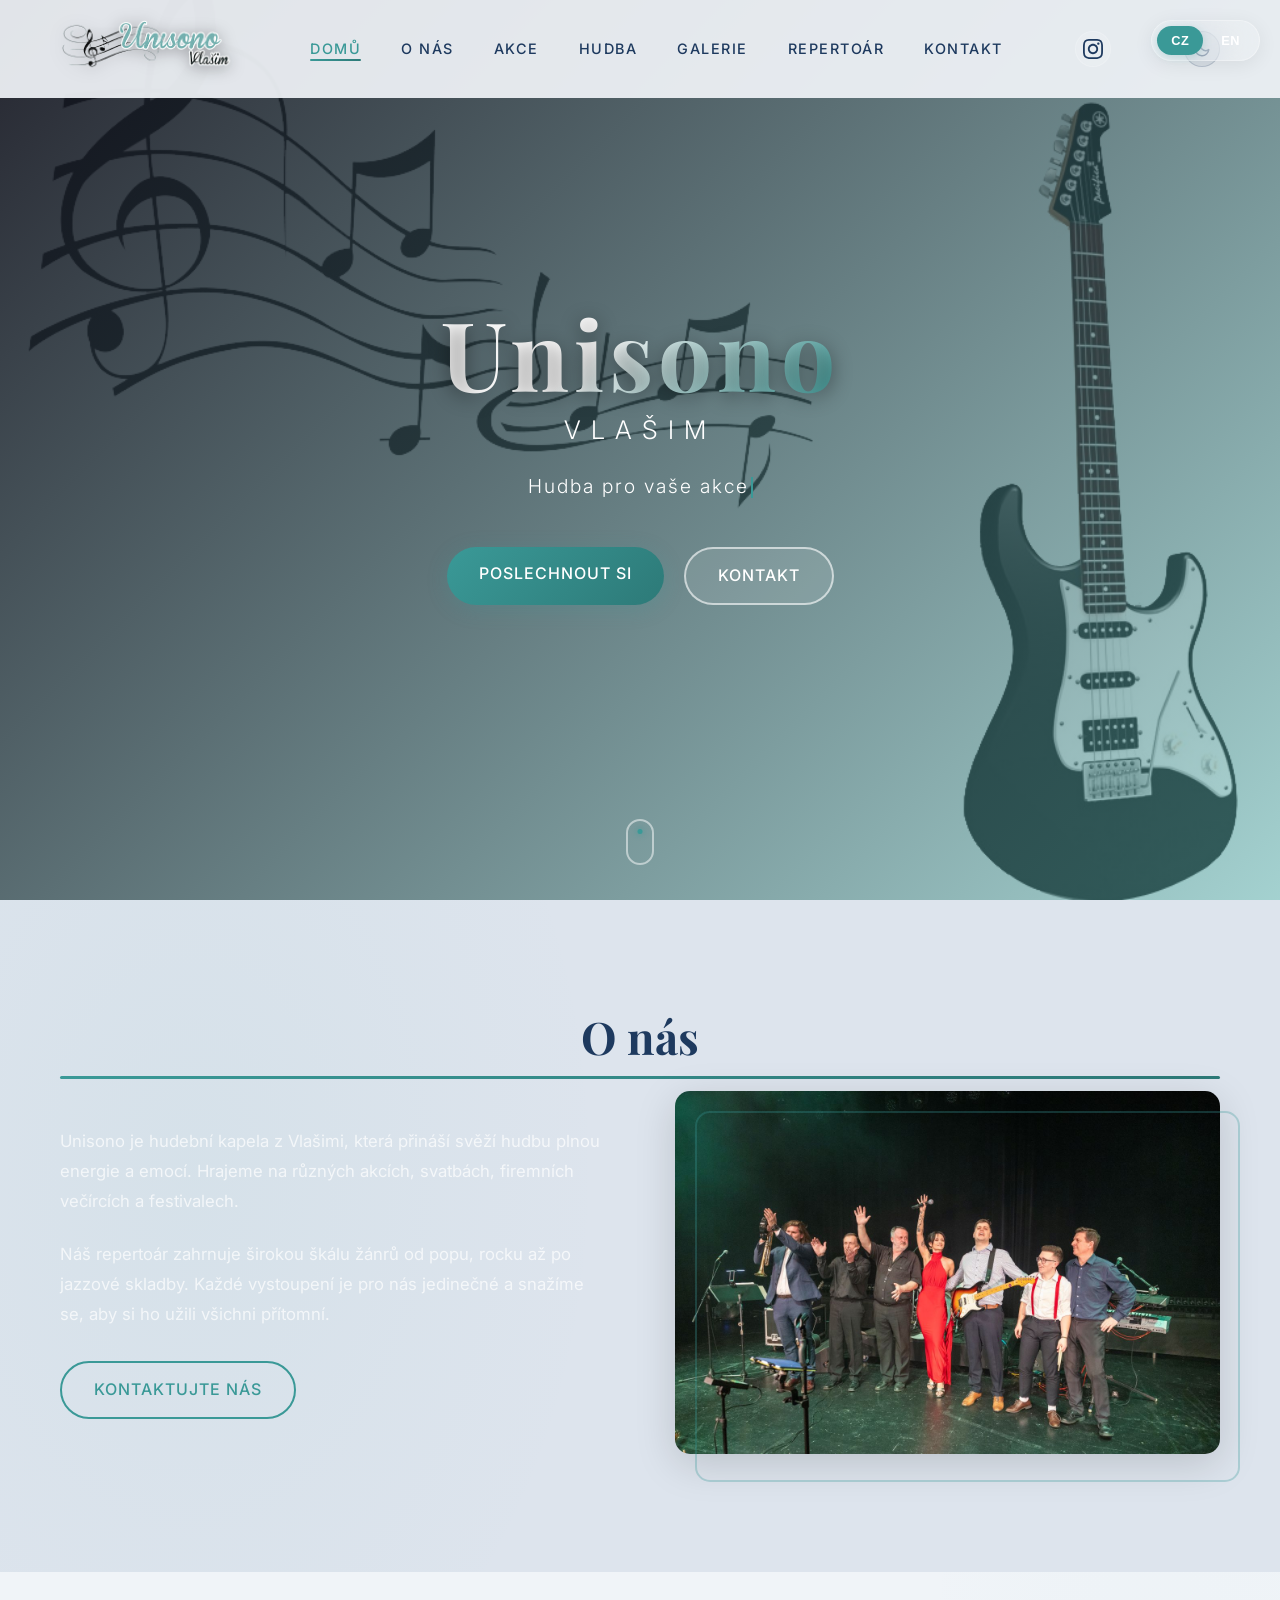
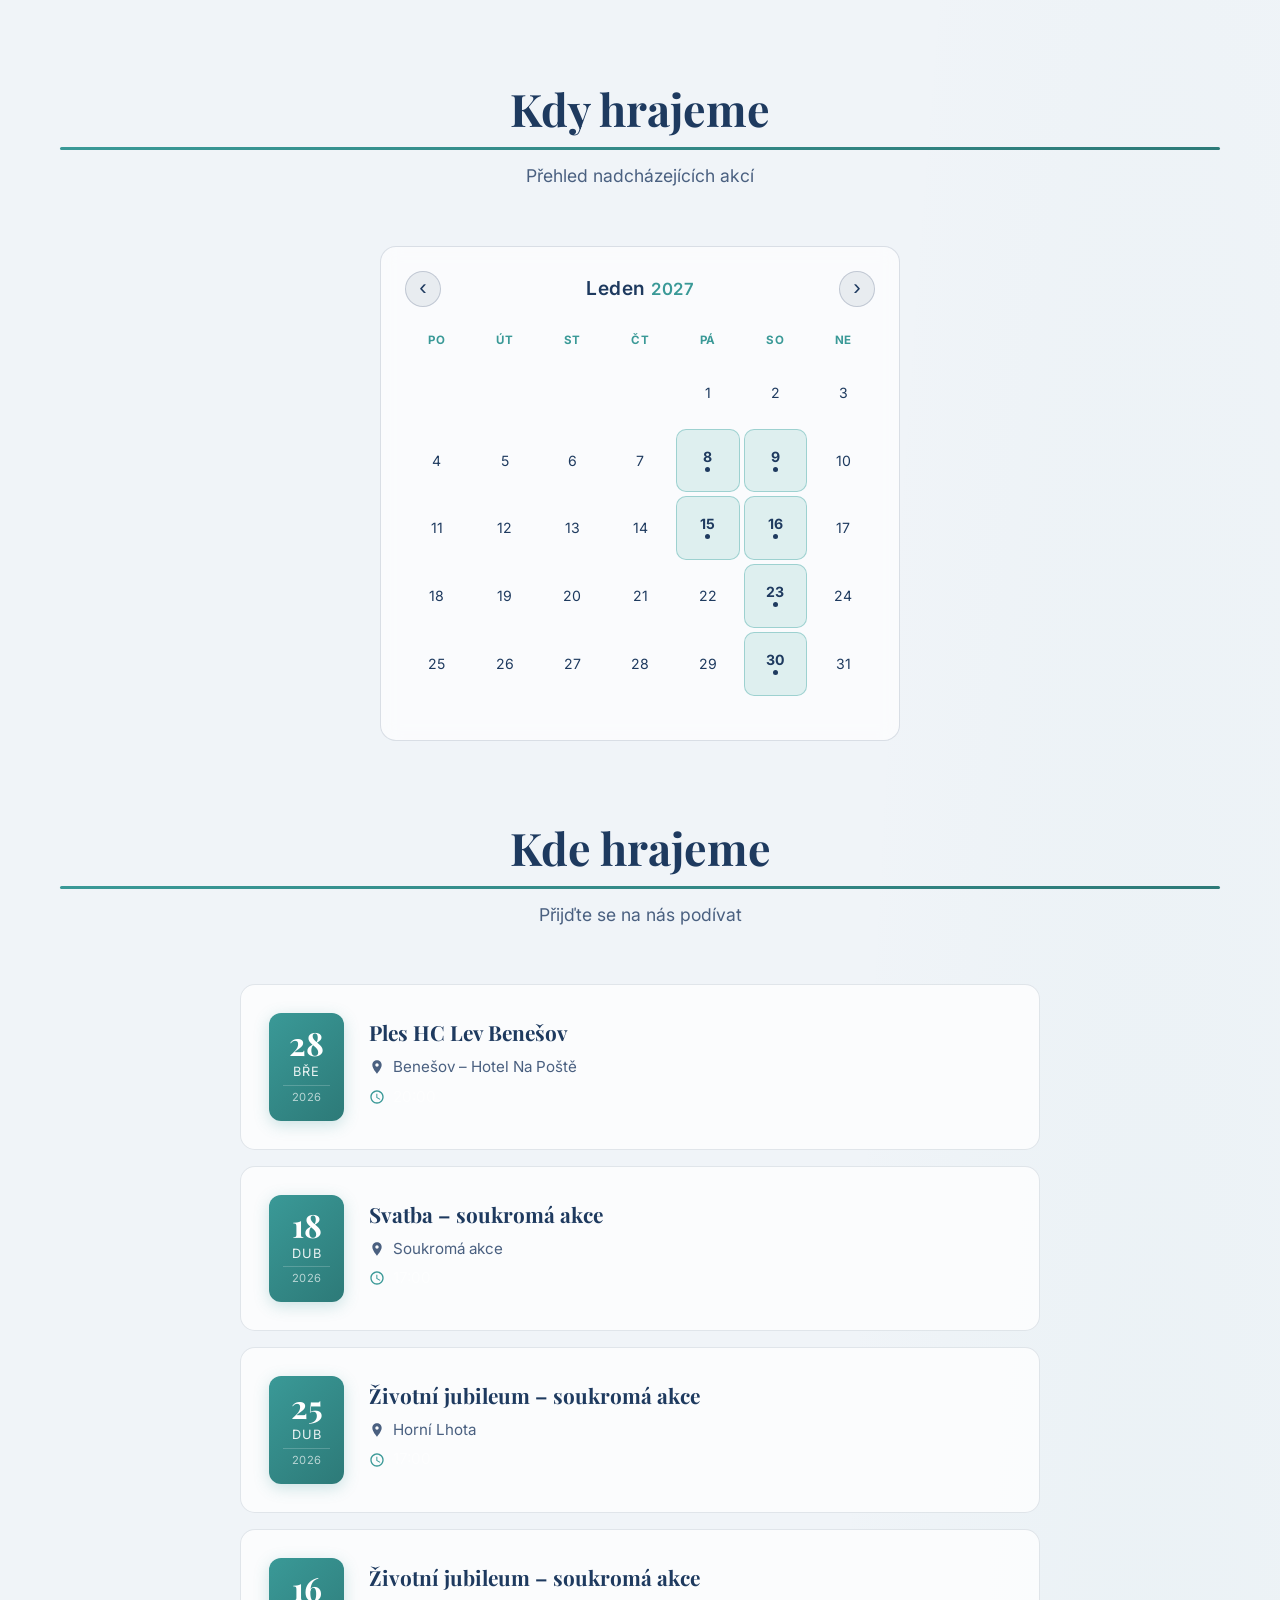
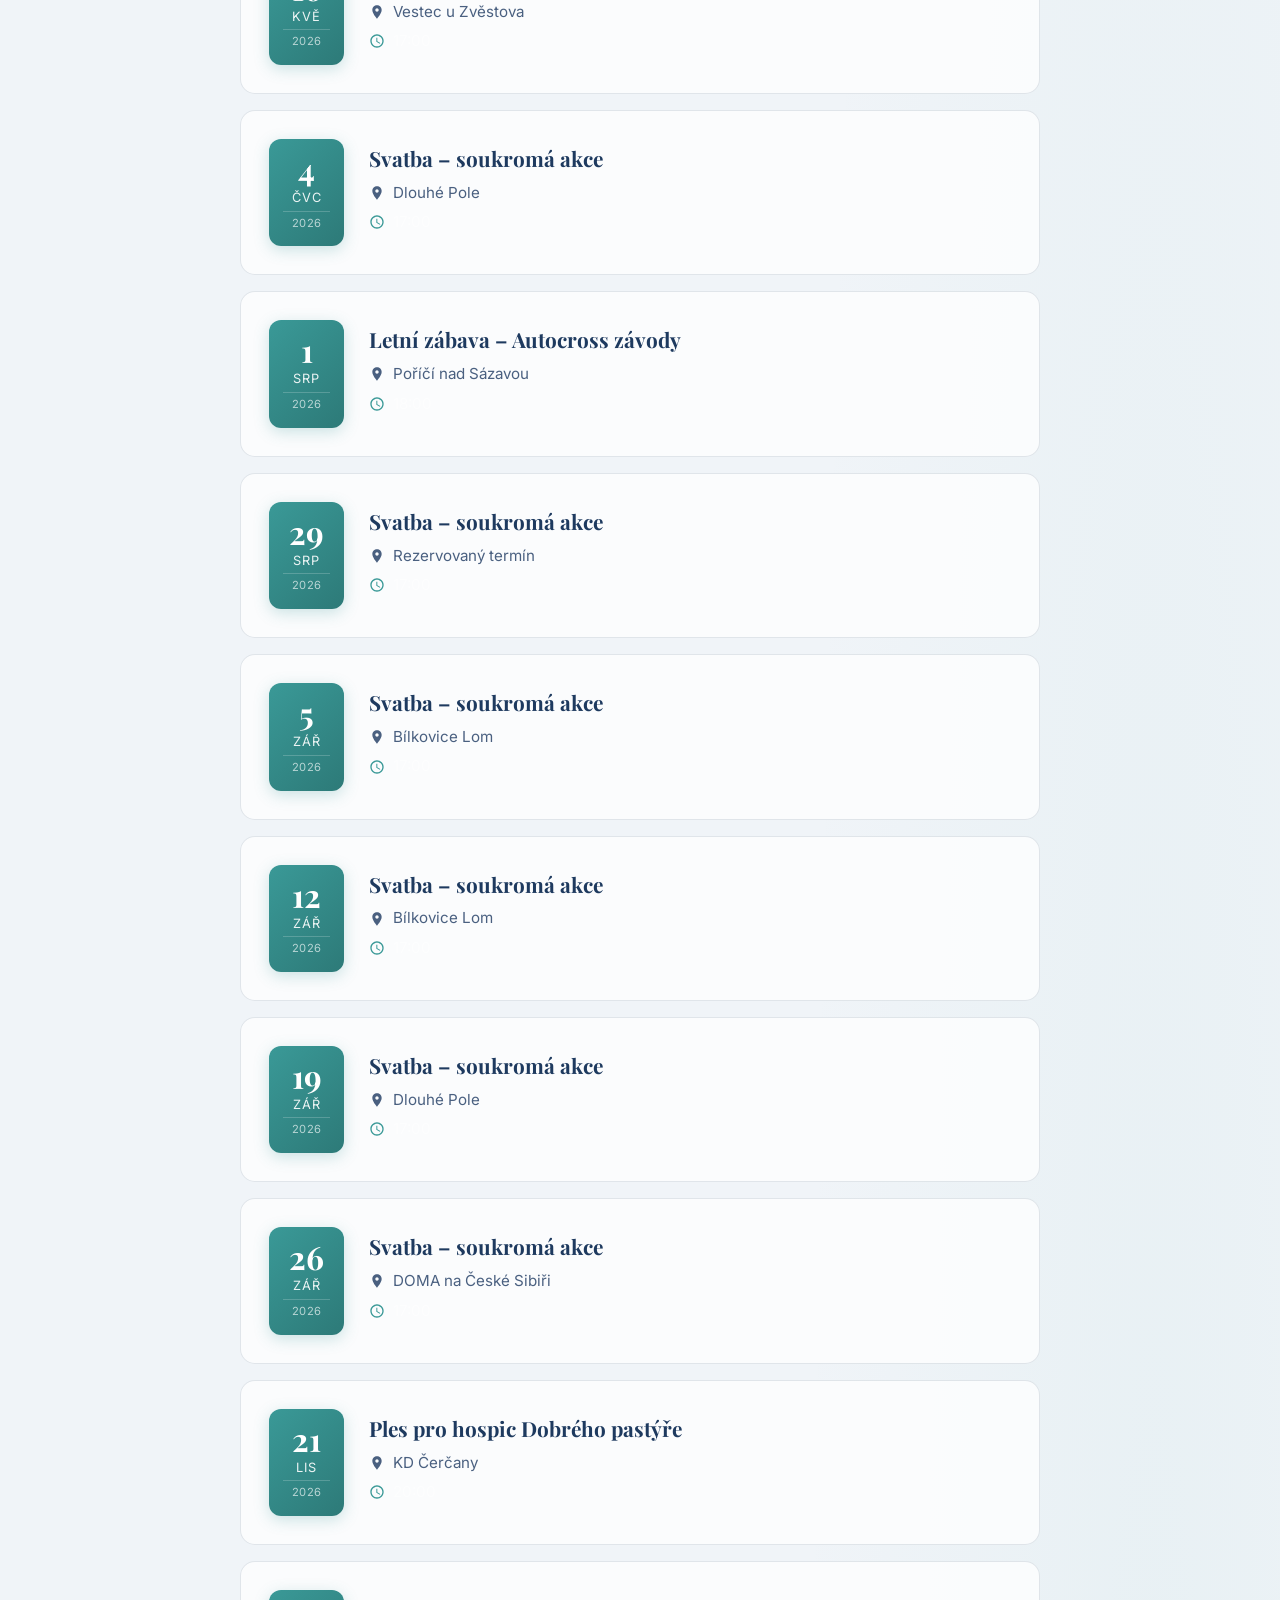
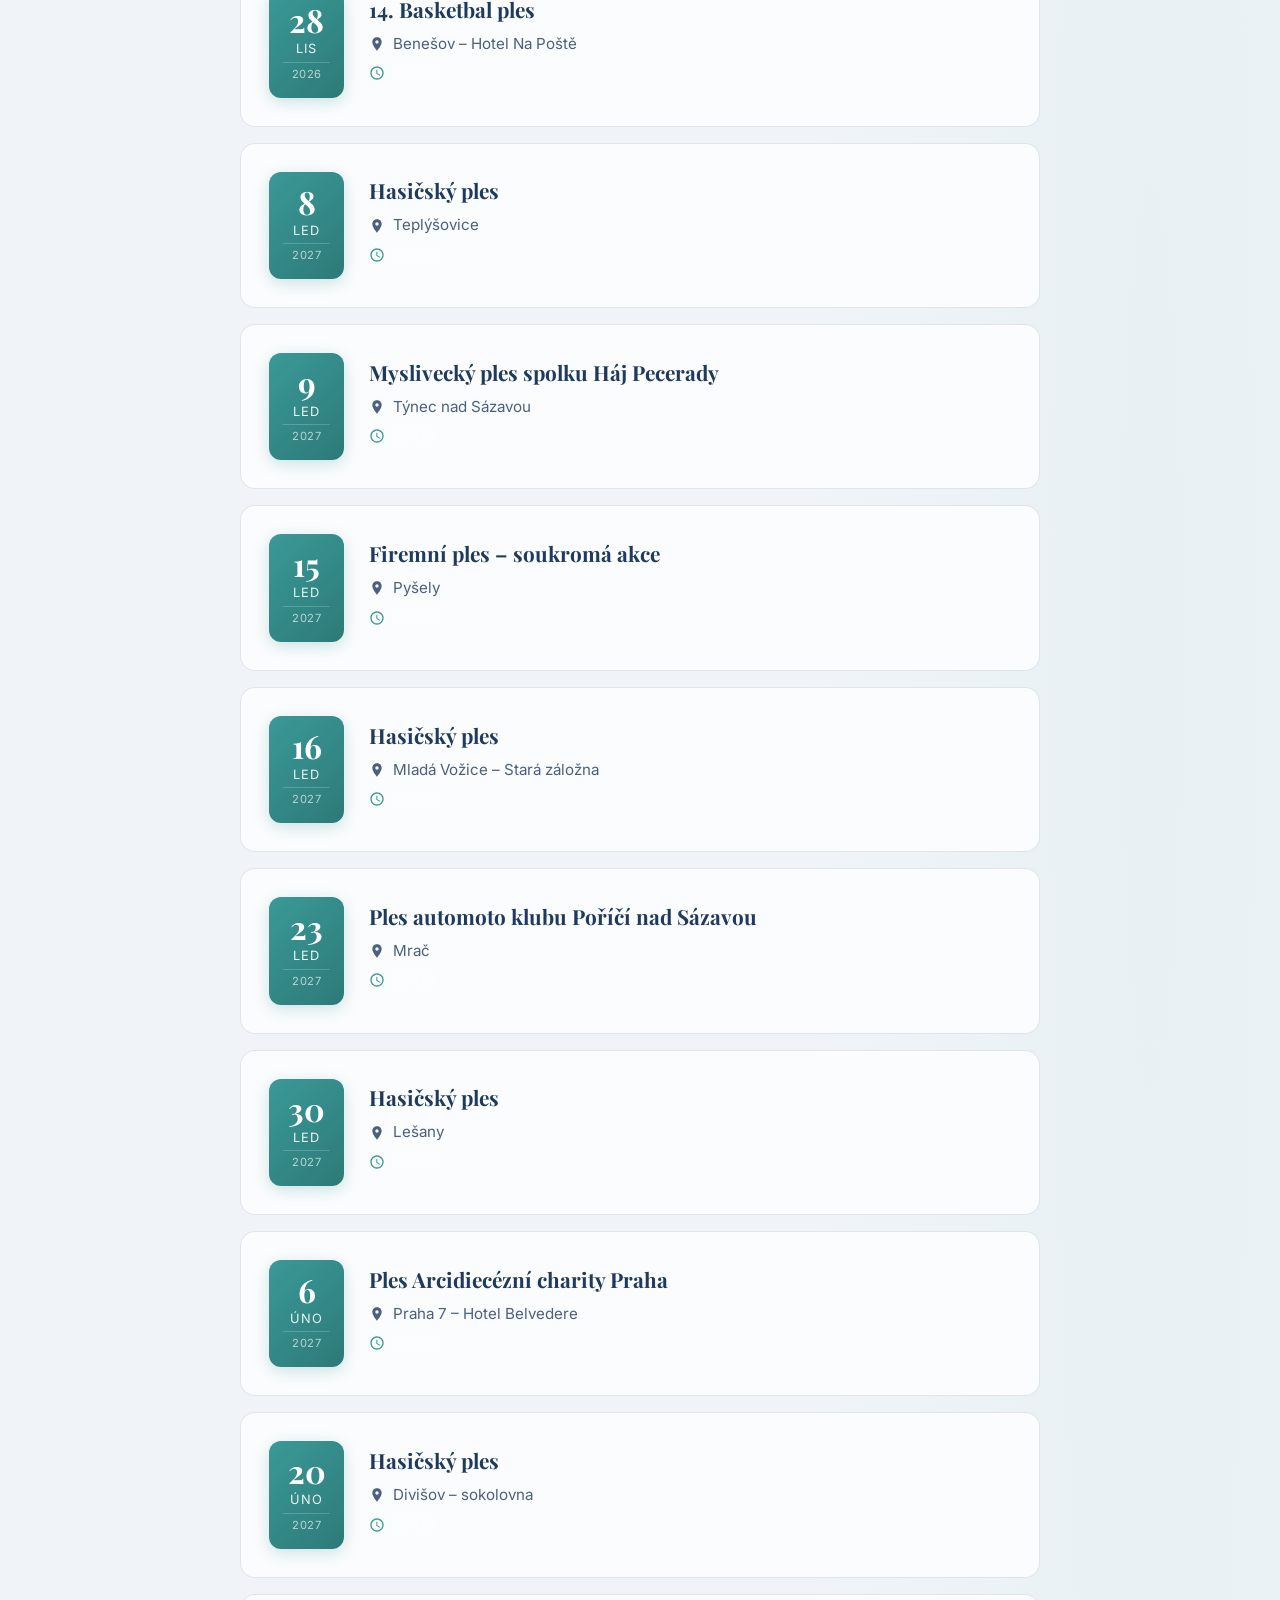
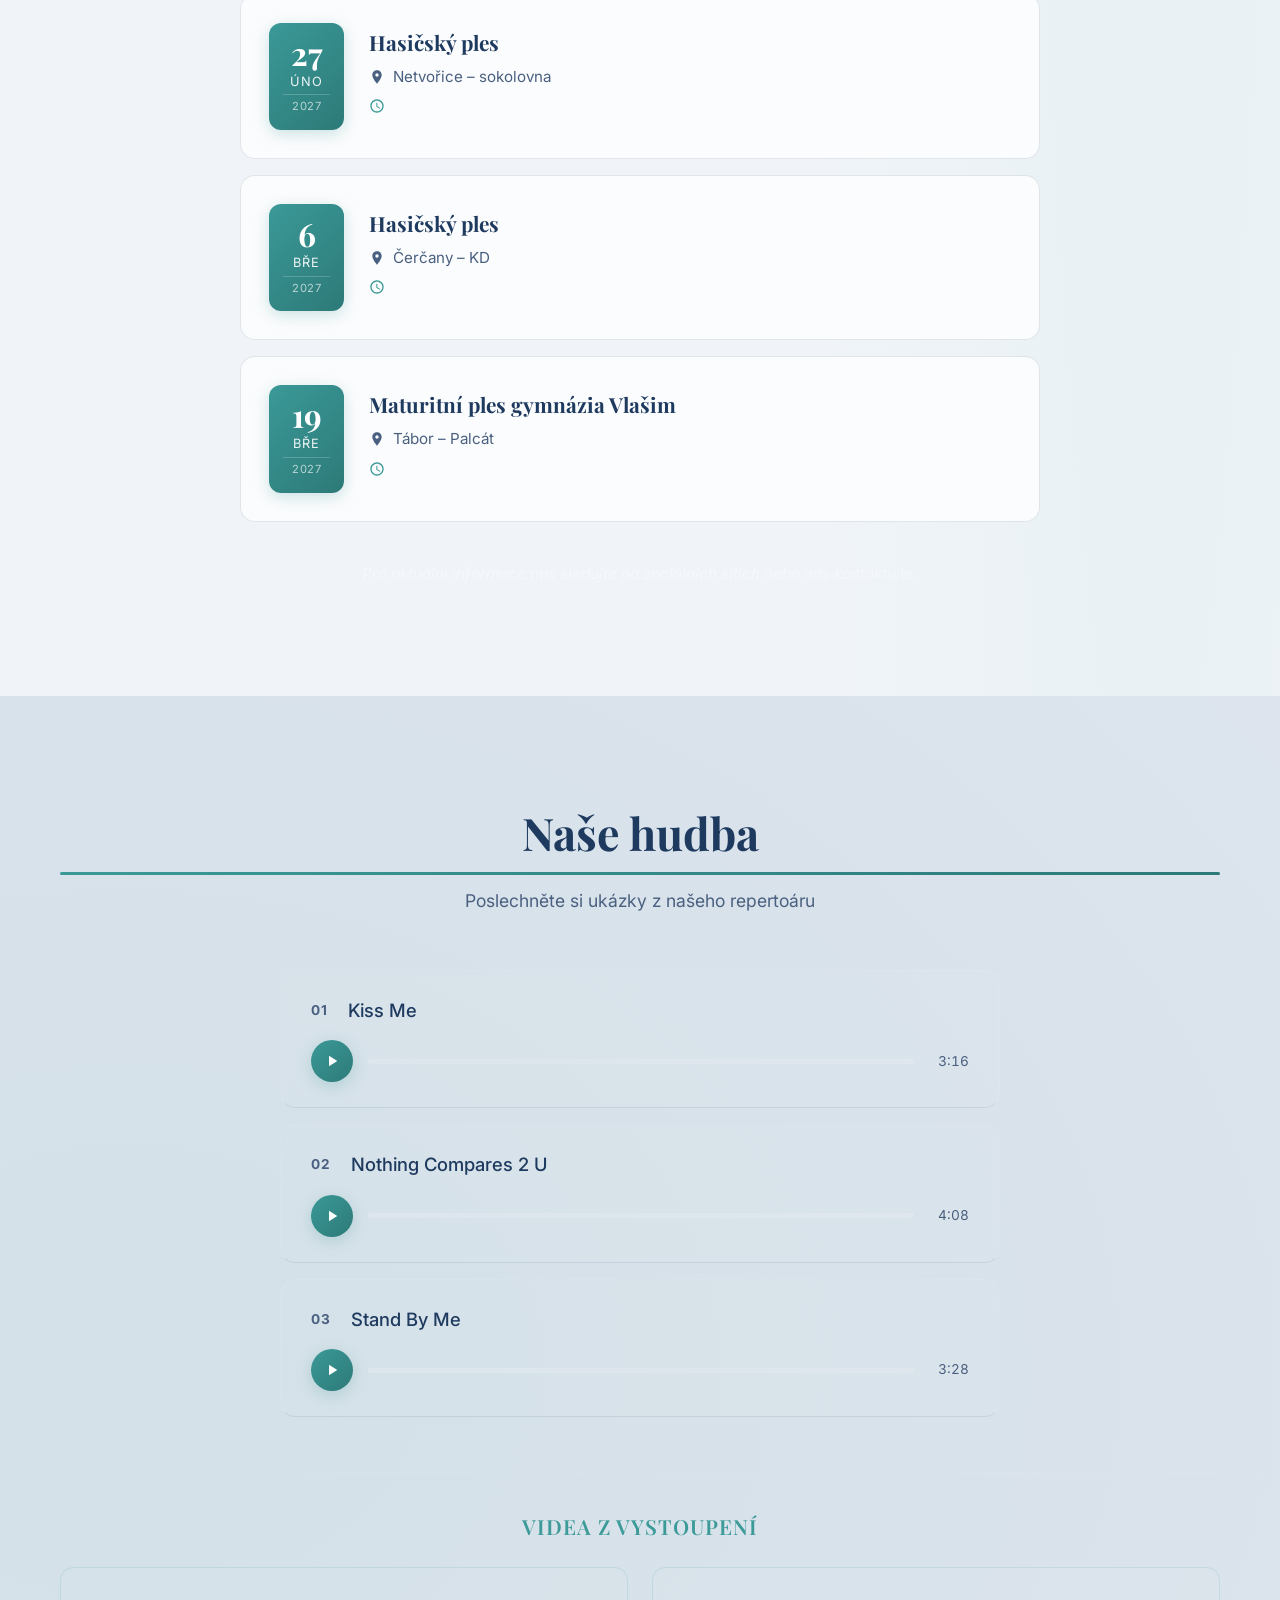
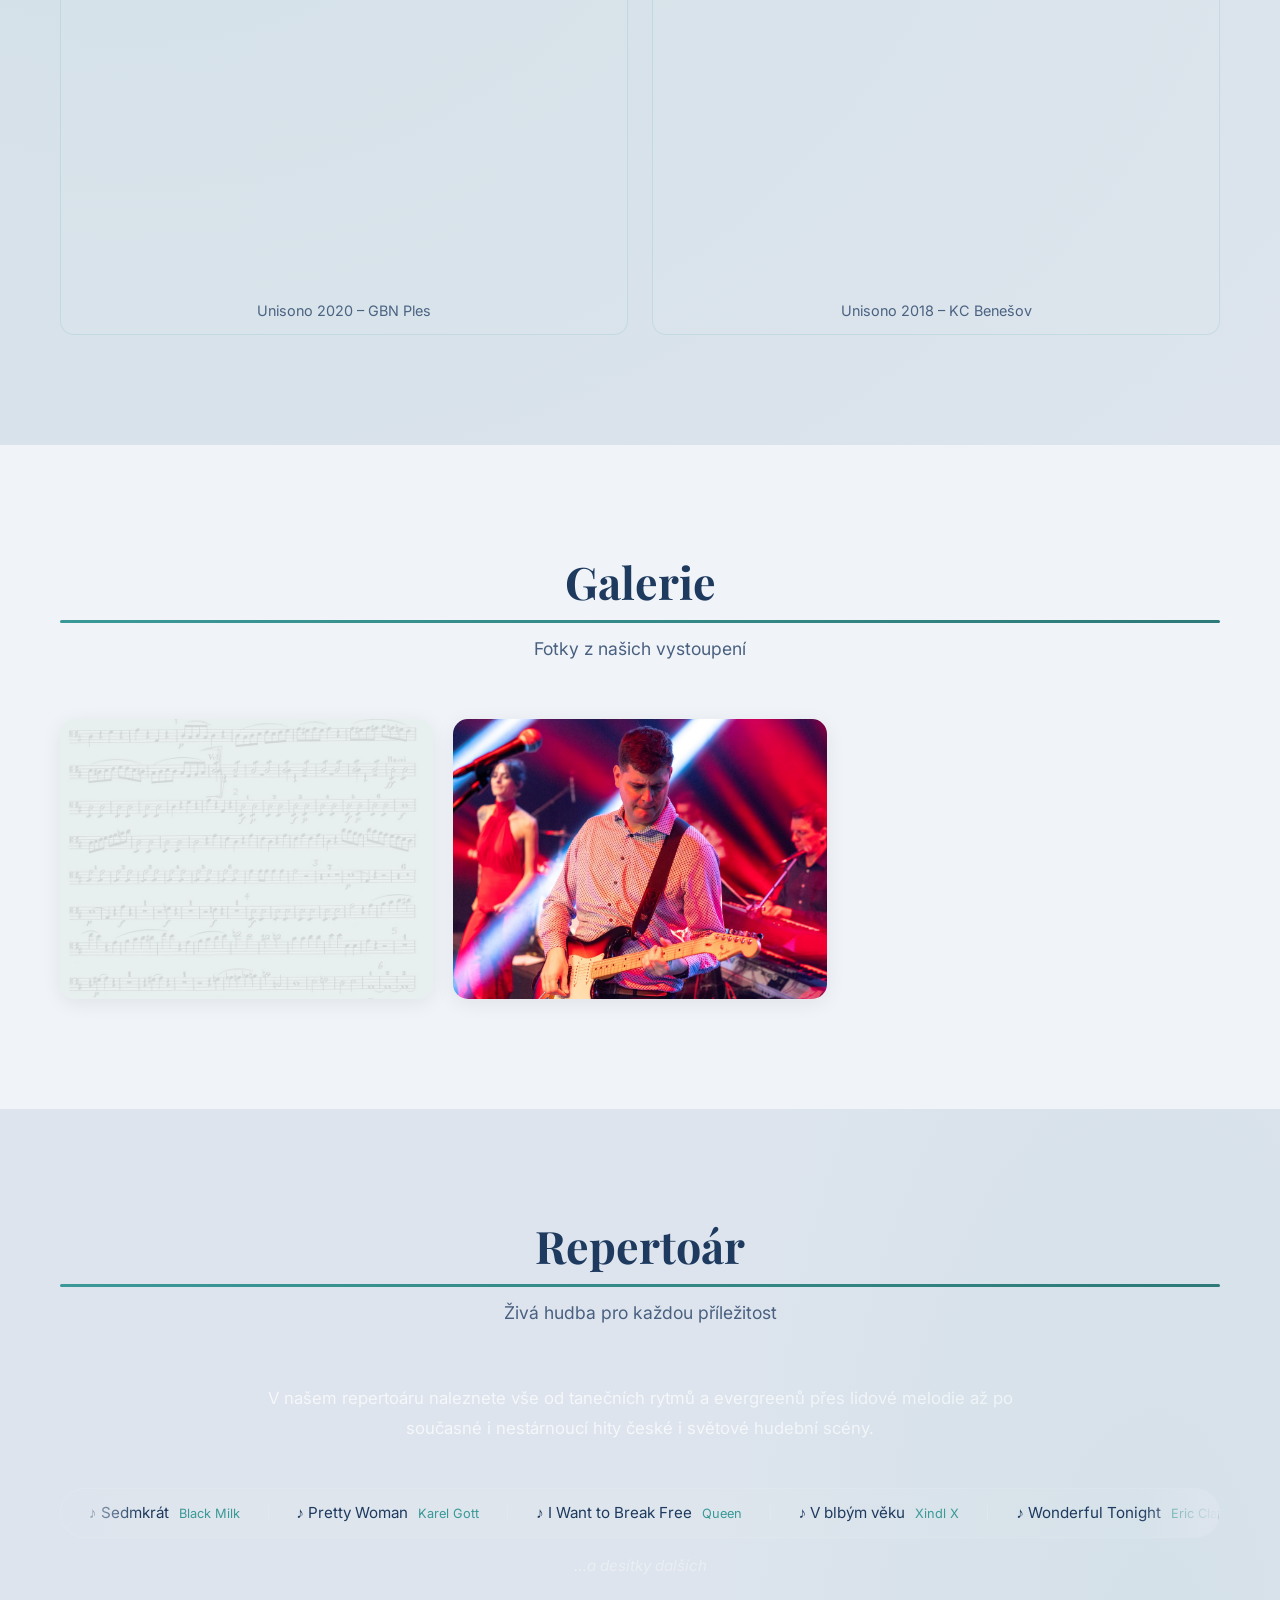
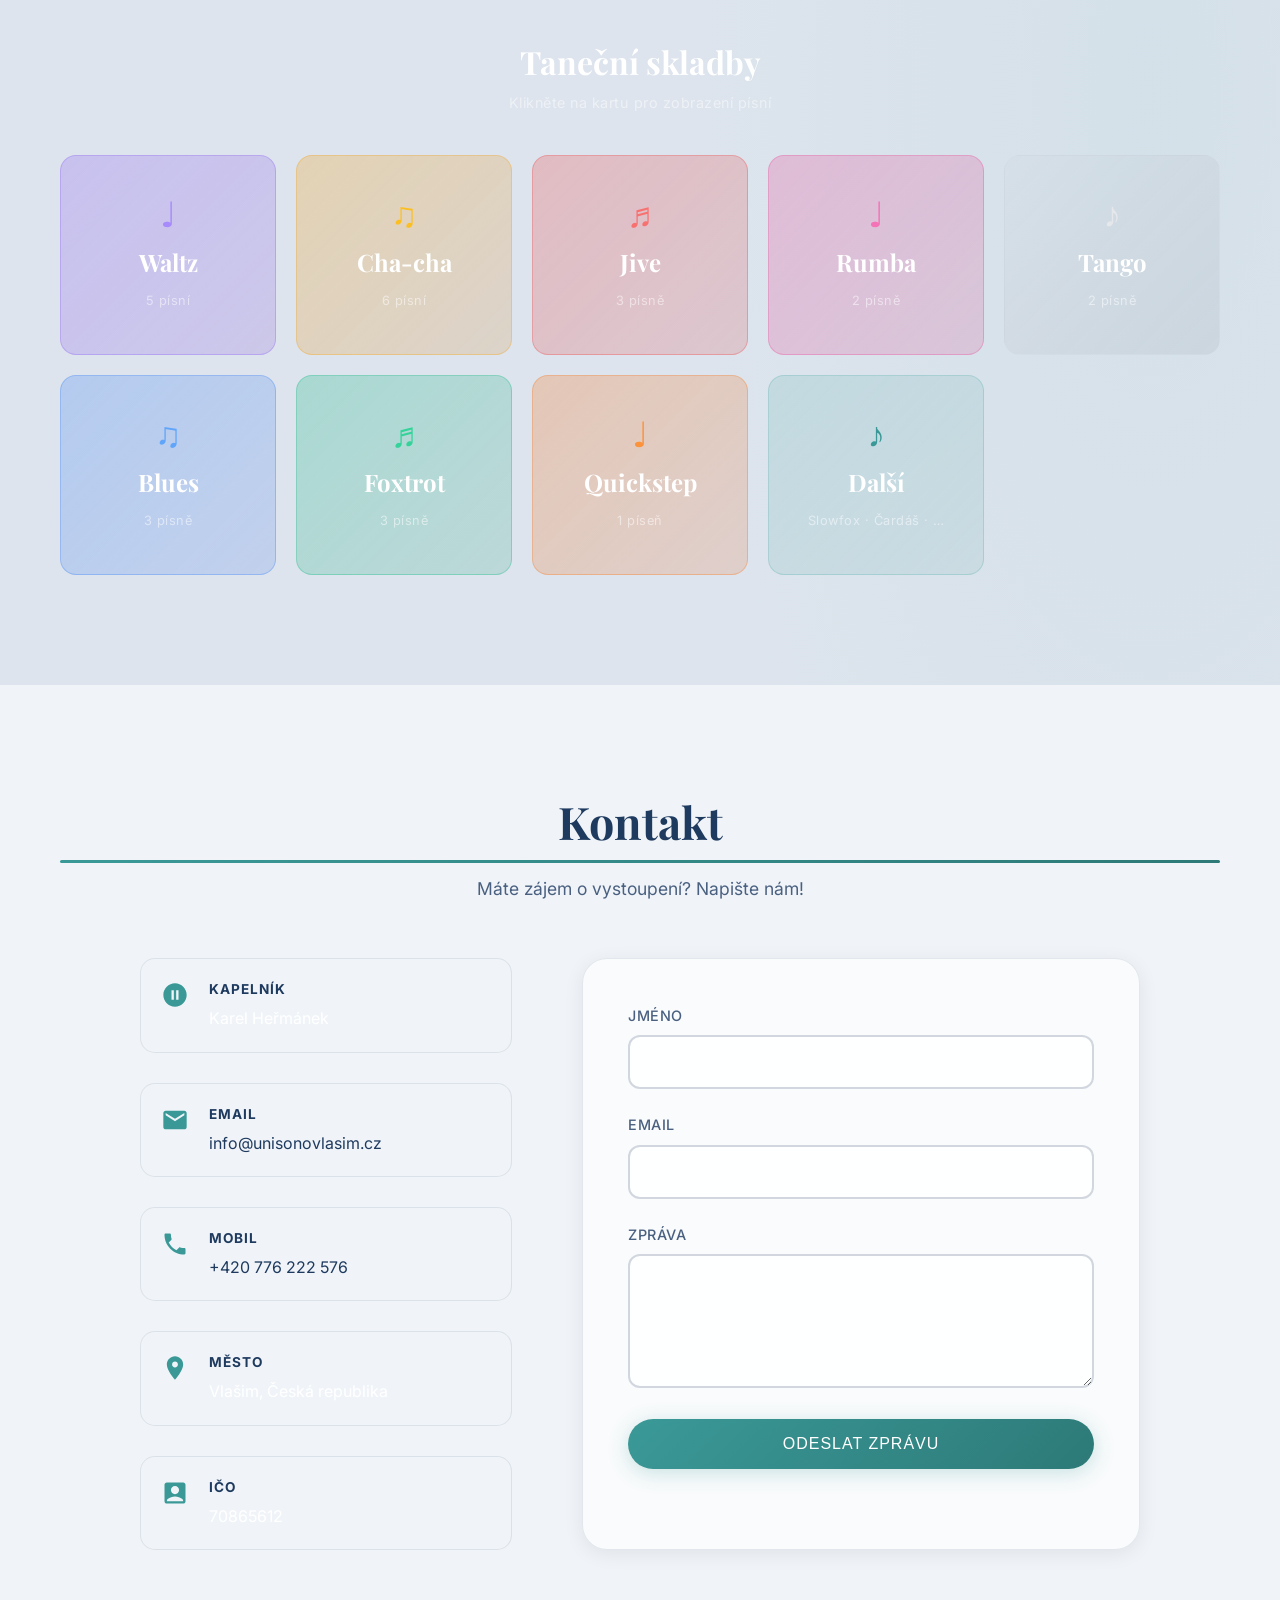
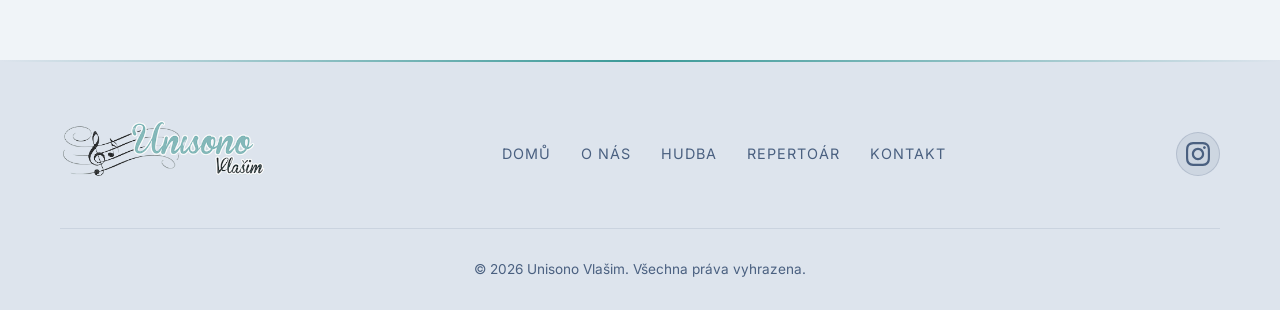
==== commit 5f4bbb34: "Světlý/tmavý režim: toggle v navbaru, system preference, anti-flash Co-Authored-By: Claude Sonnet 4." ====
--- a/index.html
+++ b/index.html
@@ -11,6 +11,14 @@
     <link href="https://fonts.googleapis.com/css2?family=Playfair+Display:wght@400;700&family=Inter:wght@300;400;500;600&display=swap" rel="stylesheet">
     <link rel="icon" type="image/png" href="images/logo.png">
     <script src="https://identity.netlify.com/v1/netlify-identity-widget.js"></script>
+    <!-- Anti-flash: nastaví téma před renderem -->
+    <script>
+        (function(){
+            var s = localStorage.getItem('theme');
+            var d = window.matchMedia('(prefers-color-scheme: dark)').matches;
+            document.documentElement.setAttribute('data-theme', s || (d ? 'dark' : 'light'));
+        })();
+    </script>
 </head>
 <body>
     <!-- Language Switcher -->
@@ -46,6 +54,17 @@
             <a href="https://www.instagram.com/unisono_band_/" target="_blank" rel="noopener noreferrer" class="nav-instagram" aria-label="Instagram">
                 <svg viewBox="0 0 24 24" fill="currentColor" width="20" height="20"><path d="M12 2.163c3.204 0 3.584.012 4.85.07 3.252.148 4.771 1.691 4.919 4.919.058 1.265.069 1.645.069 4.849 0 3.205-.012 3.584-.069 4.849-.149 3.225-1.664 4.771-4.919 4.919-1.266.058-1.644.07-4.85.07-3.204 0-3.584-.012-4.849-.07-3.26-.149-4.771-1.699-4.919-4.92-.058-1.265-.07-1.644-.07-4.849 0-3.204.013-3.583.07-4.849.149-3.227 1.664-4.771 4.919-4.919 1.266-.057 1.645-.069 4.849-.069zm0-2.163c-3.259 0-3.667.014-4.947.072-4.358.2-6.78 2.618-6.98 6.98-.059 1.281-.073 1.689-.073 4.948 0 3.259.014 3.668.072 4.948.2 4.358 2.618 6.78 6.98 6.98 1.281.058 1.689.072 4.948.072 3.259 0 3.668-.014 4.948-.072 4.354-.2 6.782-2.618 6.979-6.98.059-1.28.073-1.689.073-4.948 0-3.259-.014-3.667-.072-4.947-.196-4.354-2.617-6.78-6.979-6.98-1.281-.059-1.69-.073-4.949-.073zm0 5.838c-3.403 0-6.162 2.759-6.162 6.162s2.759 6.163 6.162 6.163 6.162-2.759 6.162-6.163c0-3.403-2.759-6.162-6.162-6.162zm0 10.162c-2.209 0-4-1.79-4-4 0-2.209 1.791-4 4-4s4 1.791 4 4c0 2.21-1.791 4-4 4zm6.406-11.845c-.796 0-1.441.645-1.441 1.44s.645 1.44 1.441 1.44c.795 0 1.439-.645 1.439-1.44s-.644-1.44-1.439-1.44z"/></svg>
             </a>
+            <button id="theme-toggle" class="theme-toggle" aria-label="Přepnout téma">
+                <svg class="icon-sun" viewBox="0 0 24 24" fill="none" stroke="currentColor" stroke-width="2" stroke-linecap="round" stroke-linejoin="round" width="18" height="18">
+                    <circle cx="12" cy="12" r="5"/><line x1="12" y1="1" x2="12" y2="3"/><line x1="12" y1="21" x2="12" y2="23"/>
+                    <line x1="4.22" y1="4.22" x2="5.64" y2="5.64"/><line x1="18.36" y1="18.36" x2="19.78" y2="19.78"/>
+                    <line x1="1" y1="12" x2="3" y2="12"/><line x1="21" y1="12" x2="23" y2="12"/>
+                    <line x1="4.22" y1="19.78" x2="5.64" y2="18.36"/><line x1="18.36" y1="5.64" x2="19.78" y2="4.22"/>
+                </svg>
+                <svg class="icon-moon" viewBox="0 0 24 24" fill="none" stroke="currentColor" stroke-width="2" stroke-linecap="round" stroke-linejoin="round" width="18" height="18">
+                    <path d="M21 12.79A9 9 0 1 1 11.21 3 7 7 0 0 0 21 12.79z"/>
+                </svg>
+            </button>
         </div>
     </nav>
 
--- a/css/style.css
+++ b/css/style.css
@@ -1309,13 +1309,13 @@
 }
 
 .cal-detail-card h4 {
-    color: var(--secondary-color);
+    color: #ffffff !important;
     font-size: 1.05rem;
     margin-bottom: 6px;
 }
 
 .cal-detail-card p {
-    color: var(--text-light);
+    color: rgba(255,255,255,0.88) !important;
     font-size: 0.9rem;
     margin: 0;
     line-height: 1.7;
@@ -2065,4 +2065,175 @@
     .hero-buttons { flex-direction: column; gap: 12px; align-items: center; }
     .contact-form { padding: 25px 20px; }
     .scroll-top { bottom: 20px; right: 15px; }
-}
+
+    /* Kalendář – aby neděle nepřetékala ven */
+    .events-calendar { padding: 14px 10px; }
+    .cal-grid { gap: 2px; }
+    .cal-cell { min-height: 34px; border-radius: 7px; }
+    .cal-day-name { font-size: 0.62rem; padding-bottom: 5px; }
+    .cal-day-num { font-size: 0.78rem; }
+}
+
+/* ================================
+   Theme Toggle Button
+   ================================ */
+.theme-toggle {
+    background: rgba(255,255,255,0.1);
+    border: 1px solid rgba(255,255,255,0.2);
+    color: var(--white);
+    width: 36px;
+    height: 36px;
+    border-radius: 50%;
+    cursor: pointer;
+    display: flex;
+    align-items: center;
+    justify-content: center;
+    flex-shrink: 0;
+    transition: var(--transition);
+}
+
+.theme-toggle:hover {
+    background: var(--primary-color);
+    border-color: var(--primary-color);
+    color: var(--bg-dark);
+}
+
+/* Sun = přepnout na světlý, Moon = přepnout na tmavý */
+.theme-toggle .icon-sun  { display: block; }
+.theme-toggle .icon-moon { display: none;  }
+[data-theme="light"] .theme-toggle .icon-sun  { display: none;  }
+[data-theme="light"] .theme-toggle .icon-moon { display: block; }
+
+/* Mobilní pořadí: logo | instagram(1) | theme-toggle(2) | hamburger(3) */
+@media (max-width: 768px) {
+    .theme-toggle { order: 2; }
+    .nav-toggle   { order: 3; }
+}
+
+/* ================================
+   Light Mode Theme
+   ================================ */
+[data-theme="light"] {
+    --bg-dark:   #f0f4f8;
+    --bg-dark-2: #dde4ed;
+    --primary-color:  #3a9997;
+    --primary-dark:   #2d7a78;
+    --primary-glow:   rgba(58,153,151,0.25);
+    --secondary-color:#1e3a5f;
+    --text-color: #1e3a5f;
+    --text-light: #4a6080;
+    --shadow:    0 4px 20px rgba(0,0,0,0.07);
+    --shadow-lg: 0 10px 40px rgba(0,0,0,0.11);
+    --shadow-glow: 0 0 30px rgba(58,153,151,0.15);
+}
+
+/* Plynulý přechod při změně tématu */
+html { transition: background-color 0.35s ease; }
+.navbar, section, .footer, .event-card, .track,
+.contact-form, .flip-card-front, .flip-card-back,
+.events-calendar, .cal-detail-card, .theme-toggle {
+    transition: background 0.35s ease, border-color 0.35s ease, color 0.35s ease;
+}
+
+/* --- Navbar --- */
+[data-theme="light"] .navbar {
+    background: rgba(240,244,248,0.93);
+}
+[data-theme="light"] .navbar.scrolled {
+    background: rgba(240,244,248,0.97);
+    border-bottom: 1px solid rgba(30,58,95,0.1);
+    box-shadow: 0 2px 20px rgba(0,0,0,0.08);
+}
+[data-theme="light"] .nav-menu a         { color: var(--text-color) !important; }
+[data-theme="light"] .navbar:not(.scrolled) .nav-menu a.active { color: var(--primary-color) !important; }
+[data-theme="light"] .nav-instagram      { color: var(--text-color); }
+[data-theme="light"] .theme-toggle       { color: var(--text-color); background: rgba(30,58,95,0.08); border-color: rgba(30,58,95,0.18); }
+[data-theme="light"] .nav-toggle span    { background: var(--text-color); }
+[data-theme="light"] .nav-lang-item .lang-btn { color: var(--text-color); border-color: rgba(30,58,95,0.2); background: transparent; }
+[data-theme="light"] .nav-lang-item .lang-btn.active { background: var(--primary-color); color: #fff; border-color: var(--primary-color); }
+
+/* --- About --- */
+[data-theme="light"] .about .section-title    { color: var(--text-color) !important; }
+[data-theme="light"] .about .section-subtitle { color: var(--text-light) !important; }
+[data-theme="light"] .about-text p            { color: var(--text-light); }
+
+/* --- Events (seznam + kalendář) --- */
+[data-theme="light"] .events .section-title    { color: var(--text-color) !important; }
+[data-theme="light"] .events .section-subtitle { color: var(--text-light) !important; }
+[data-theme="light"] .event-card {
+    background: rgba(255,255,255,0.75);
+    border-color: rgba(30,58,95,0.12);
+}
+[data-theme="light"] .event-card:hover { background: rgba(255,255,255,0.95); }
+[data-theme="light"] .event-title    { color: var(--text-color); }
+[data-theme="light"] .event-location,
+[data-theme="light"] .event-location svg { color: var(--text-light); }
+
+/* Kalendář */
+[data-theme="light"] .events-calendar {
+    background: rgba(255,255,255,0.65);
+    border-color: rgba(30,58,95,0.15);
+}
+[data-theme="light"] .cal-month-title { color: var(--text-color); }
+[data-theme="light"] .cal-nav {
+    color: var(--text-color);
+    background: rgba(30,58,95,0.08);
+    border-color: rgba(30,58,95,0.2);
+}
+[data-theme="light"] .cal-nav:hover { background: var(--primary-color); border-color: var(--primary-color); color: #fff; }
+[data-theme="light"] .cal-day-num   { color: var(--text-color); }
+[data-theme="light"] .cal-past .cal-day-num { color: rgba(30,58,95,0.33); }
+[data-theme="light"] .cal-detail-card { background: rgba(30,58,95,0.06); border-color: rgba(58,153,151,0.3); }
+[data-theme="light"] .cal-detail-card h4 { color: var(--text-color) !important; }
+[data-theme="light"] .cal-detail-card p  { color: var(--text-light)  !important; }
+
+/* --- Music --- */
+[data-theme="light"] .music .section-title    { color: var(--text-color) !important; }
+[data-theme="light"] .music .section-subtitle { color: var(--text-light) !important; }
+[data-theme="light"] .track          { border-bottom-color: rgba(30,58,95,0.1); }
+[data-theme="light"] .track-name     { color: var(--text-color); }
+[data-theme="light"] .track-number   { color: var(--text-light); }
+[data-theme="light"] .track-duration { color: var(--text-light); }
+[data-theme="light"] .video-section-title { color: var(--primary-color); }
+
+/* --- Gallery --- */
+[data-theme="light"] .gallery .section-title    { color: var(--text-color) !important; }
+[data-theme="light"] .gallery .section-subtitle { color: var(--text-light) !important; }
+[data-theme="light"] .gallery-placeholder {
+    background: rgba(30,58,95,0.05);
+    border-color: rgba(30,58,95,0.18);
+    color: var(--text-light);
+}
+
+/* --- Repertoár --- */
+[data-theme="light"] .repertoire .section-title    { color: var(--text-color) !important; }
+[data-theme="light"] .repertoire .section-subtitle { color: var(--text-light) !important; }
+[data-theme="light"] .ticker-item    { color: var(--text-color); }
+[data-theme="light"] .ticker-item em { color: var(--primary-color); }
+[data-theme="light"] .ticker-wrap::before { background: linear-gradient(to right,  var(--bg-dark-2), transparent); }
+[data-theme="light"] .ticker-wrap::after  { background: linear-gradient(to left, var(--bg-dark-2), transparent); }
+/* Flip card fronts mají barevné gradienty, text zůstane bílý */
+
+/* --- Kontakt --- */
+[data-theme="light"] .contact .section-title    { color: var(--text-color) !important; }
+[data-theme="light"] .contact .section-subtitle { color: var(--text-light) !important; }
+[data-theme="light"] .contact-item          { border-color: rgba(30,58,95,0.1); }
+[data-theme="light"] .contact-item:hover    { background: rgba(30,58,95,0.04); }
+[data-theme="light"] .contact-item strong   { color: var(--text-color); }
+[data-theme="light"] .contact-item a        { color: var(--text-color); }
+[data-theme="light"] .contact-form {
+    background: rgba(255,255,255,0.6);
+    border-color: rgba(30,58,95,0.1);
+}
+[data-theme="light"] .form-group label { color: var(--text-light); }
+[data-theme="light"] .form-group input,
+[data-theme="light"] .form-group textarea {
+    background: rgba(255,255,255,0.85);
+    border-color: rgba(30,58,95,0.2);
+    color: var(--text-color);
+}
+
+/* --- Footer --- */
+[data-theme="light"] .footer-links a   { color: var(--text-light); }
+[data-theme="light"] .social-link      { background: rgba(30,58,95,0.08); color: var(--text-light); border-color: rgba(30,58,95,0.15); }
+[data-theme="light"] .footer-bottom    { color: var(--text-light); border-top-color: rgba(30,58,95,0.1); }
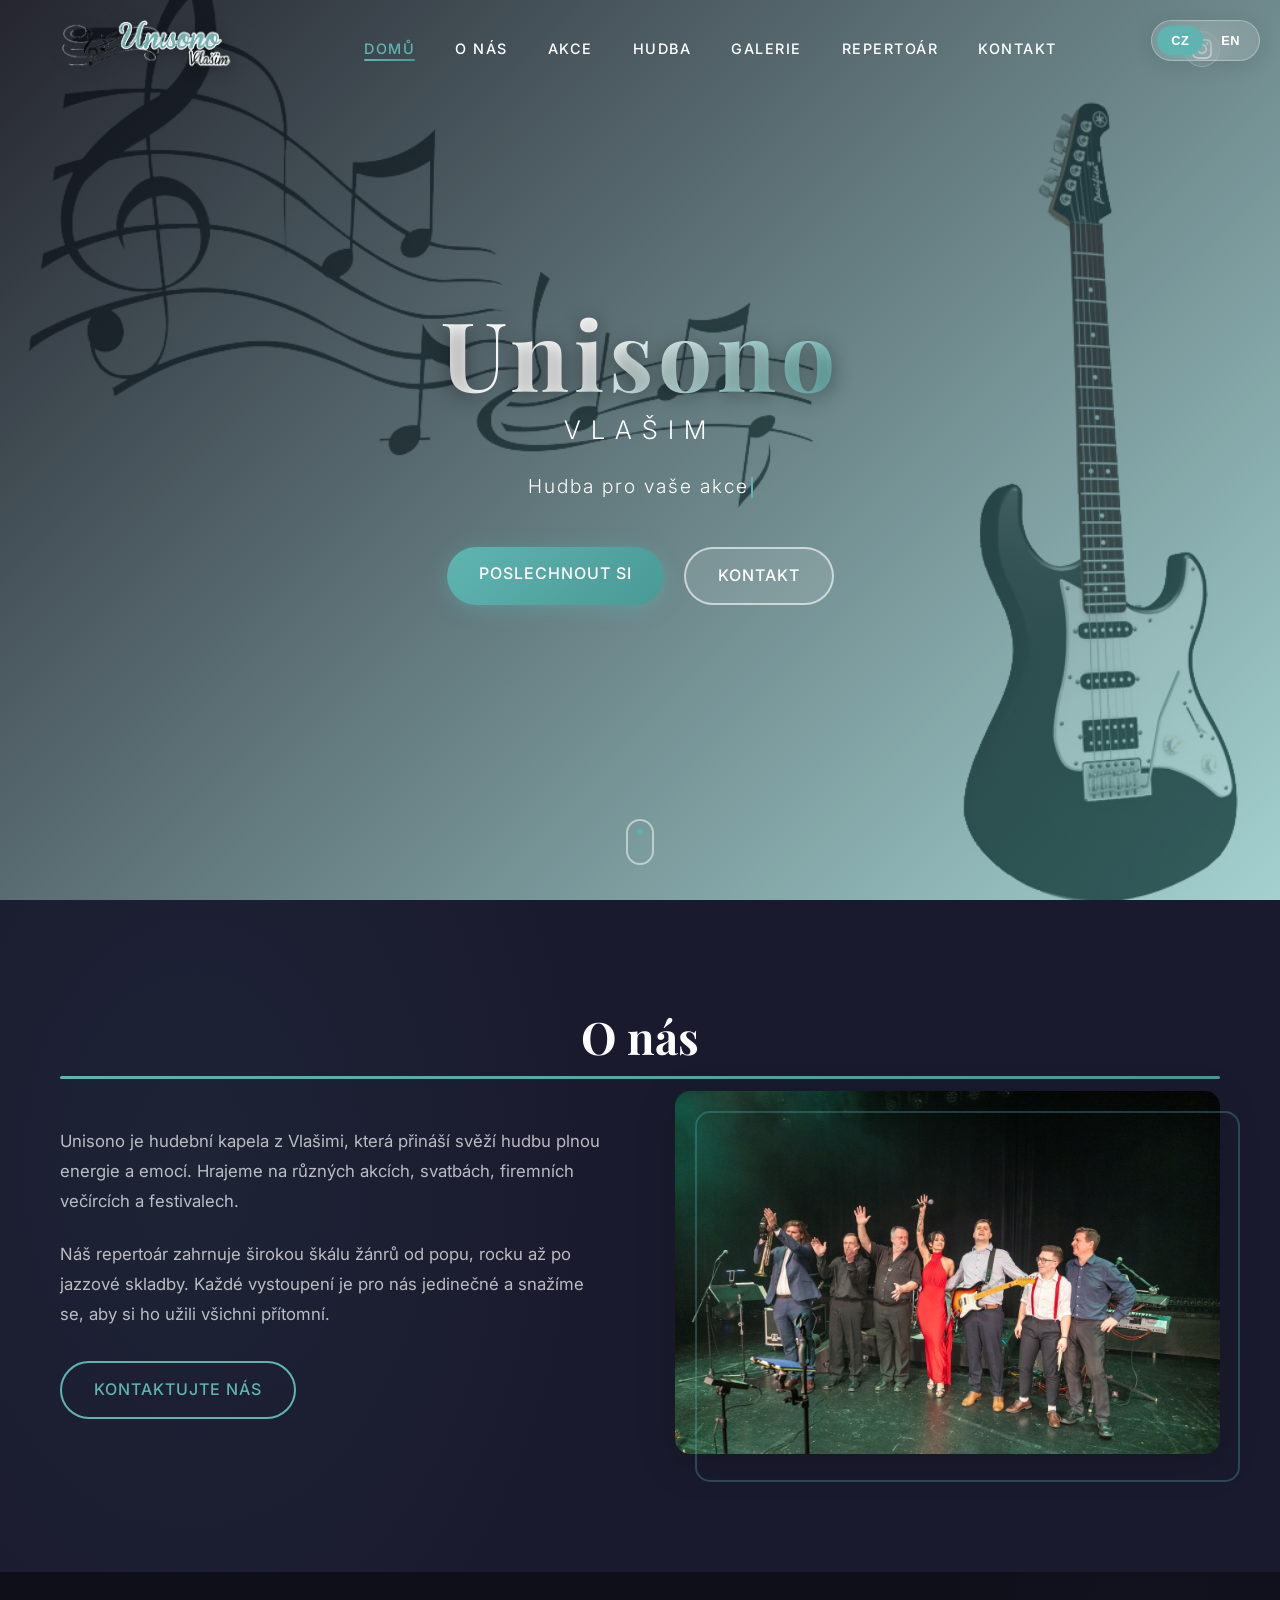
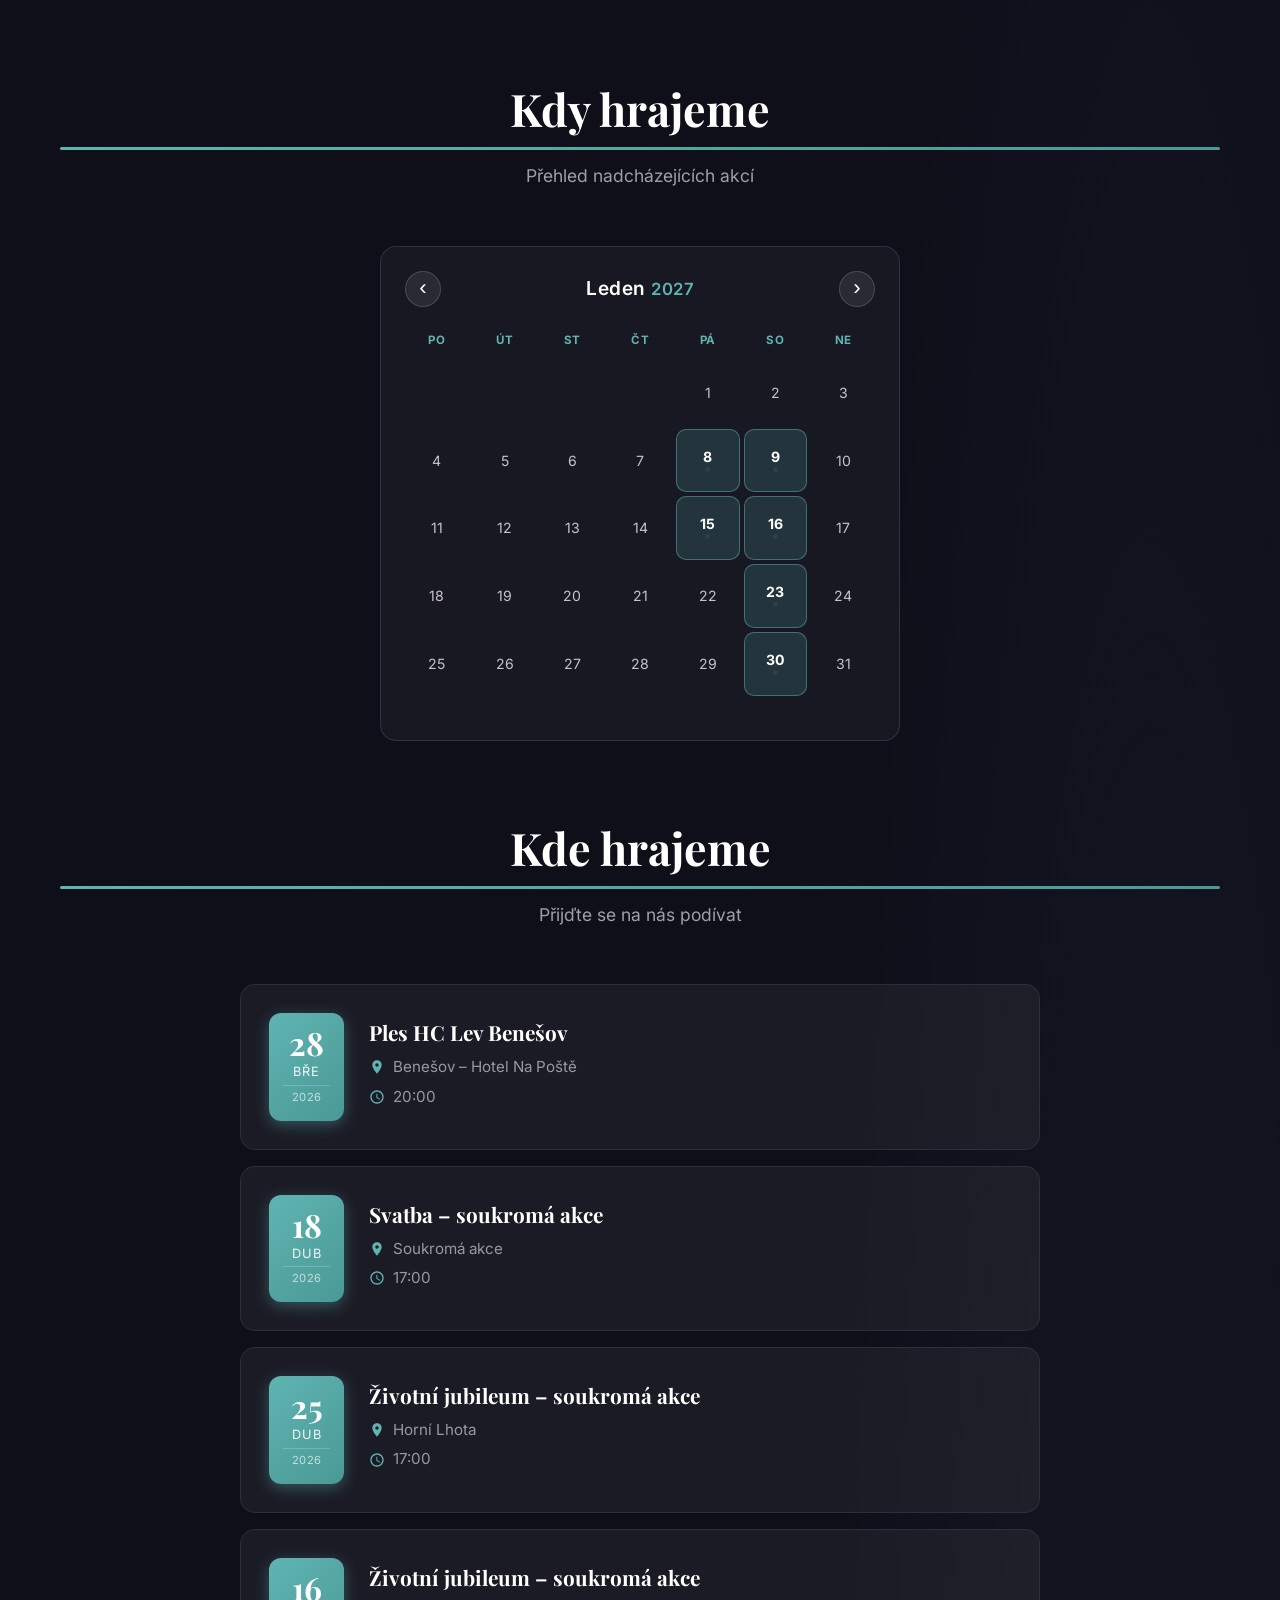
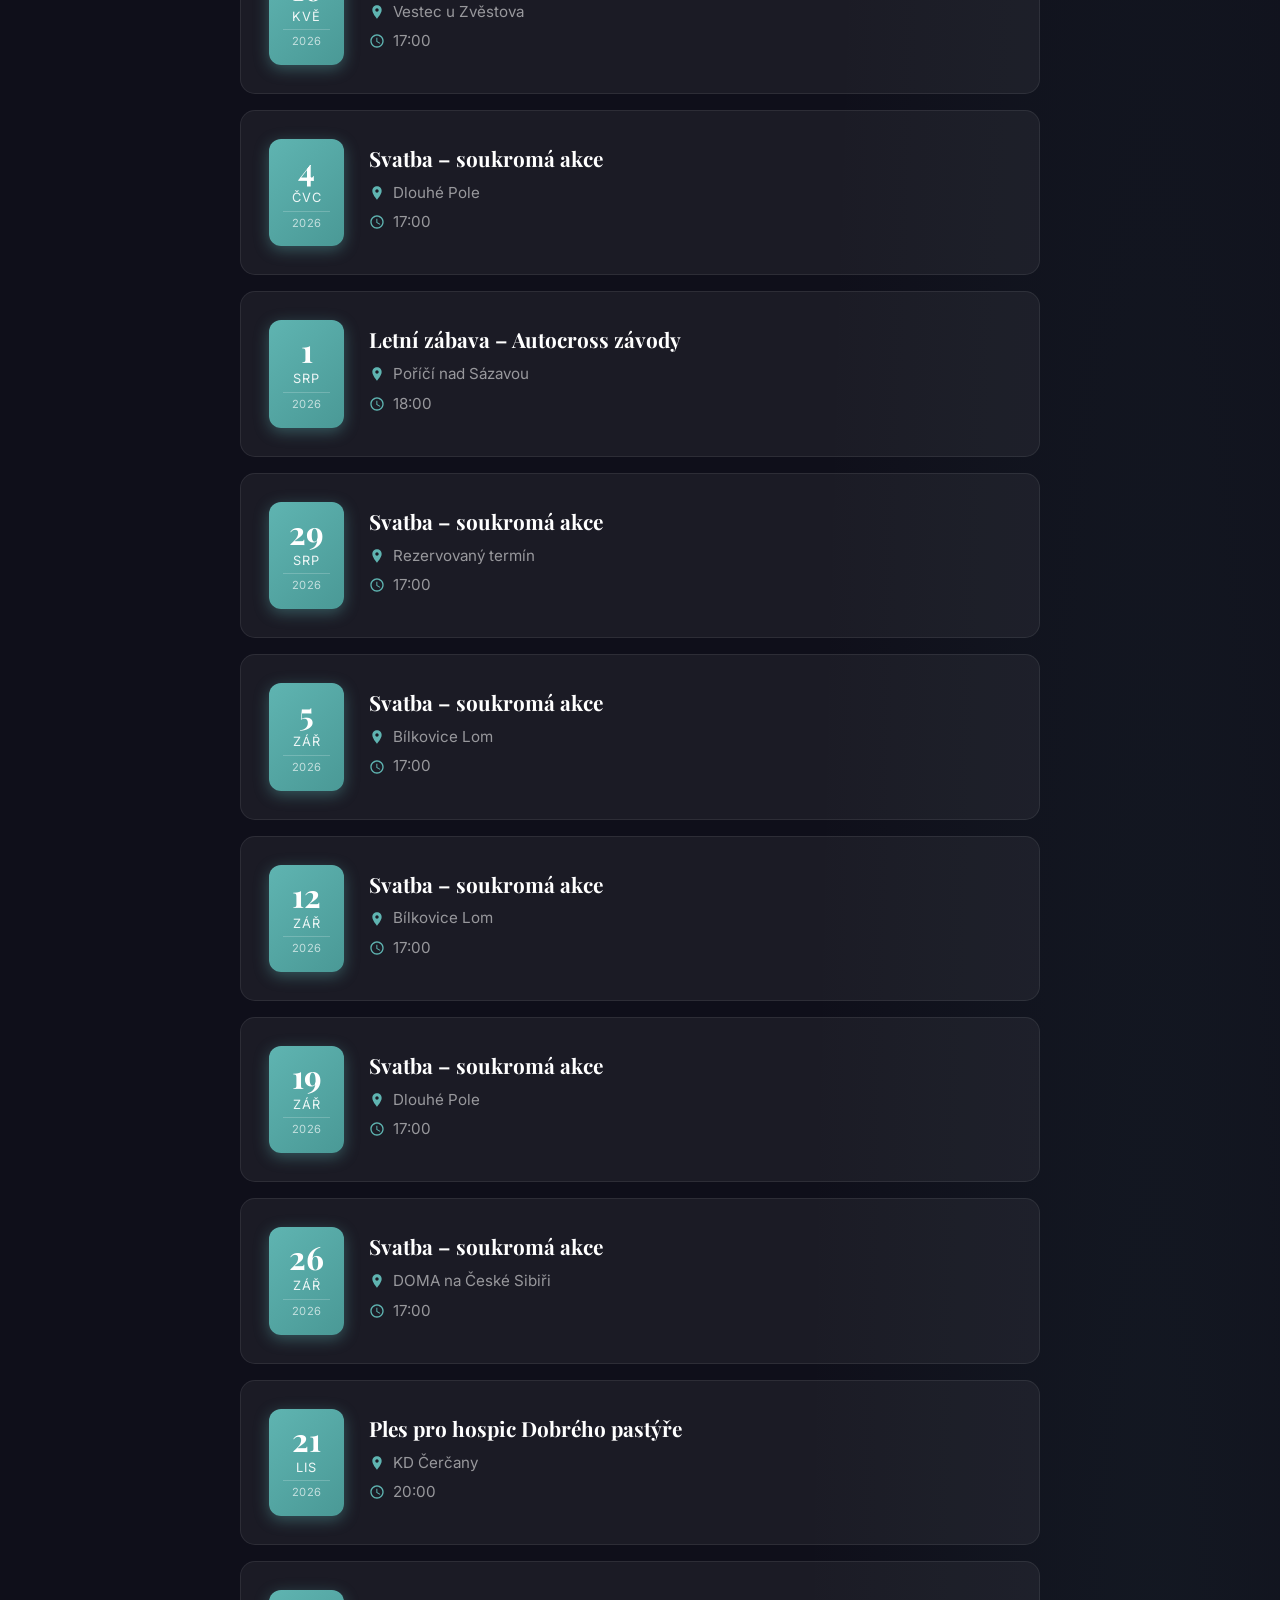
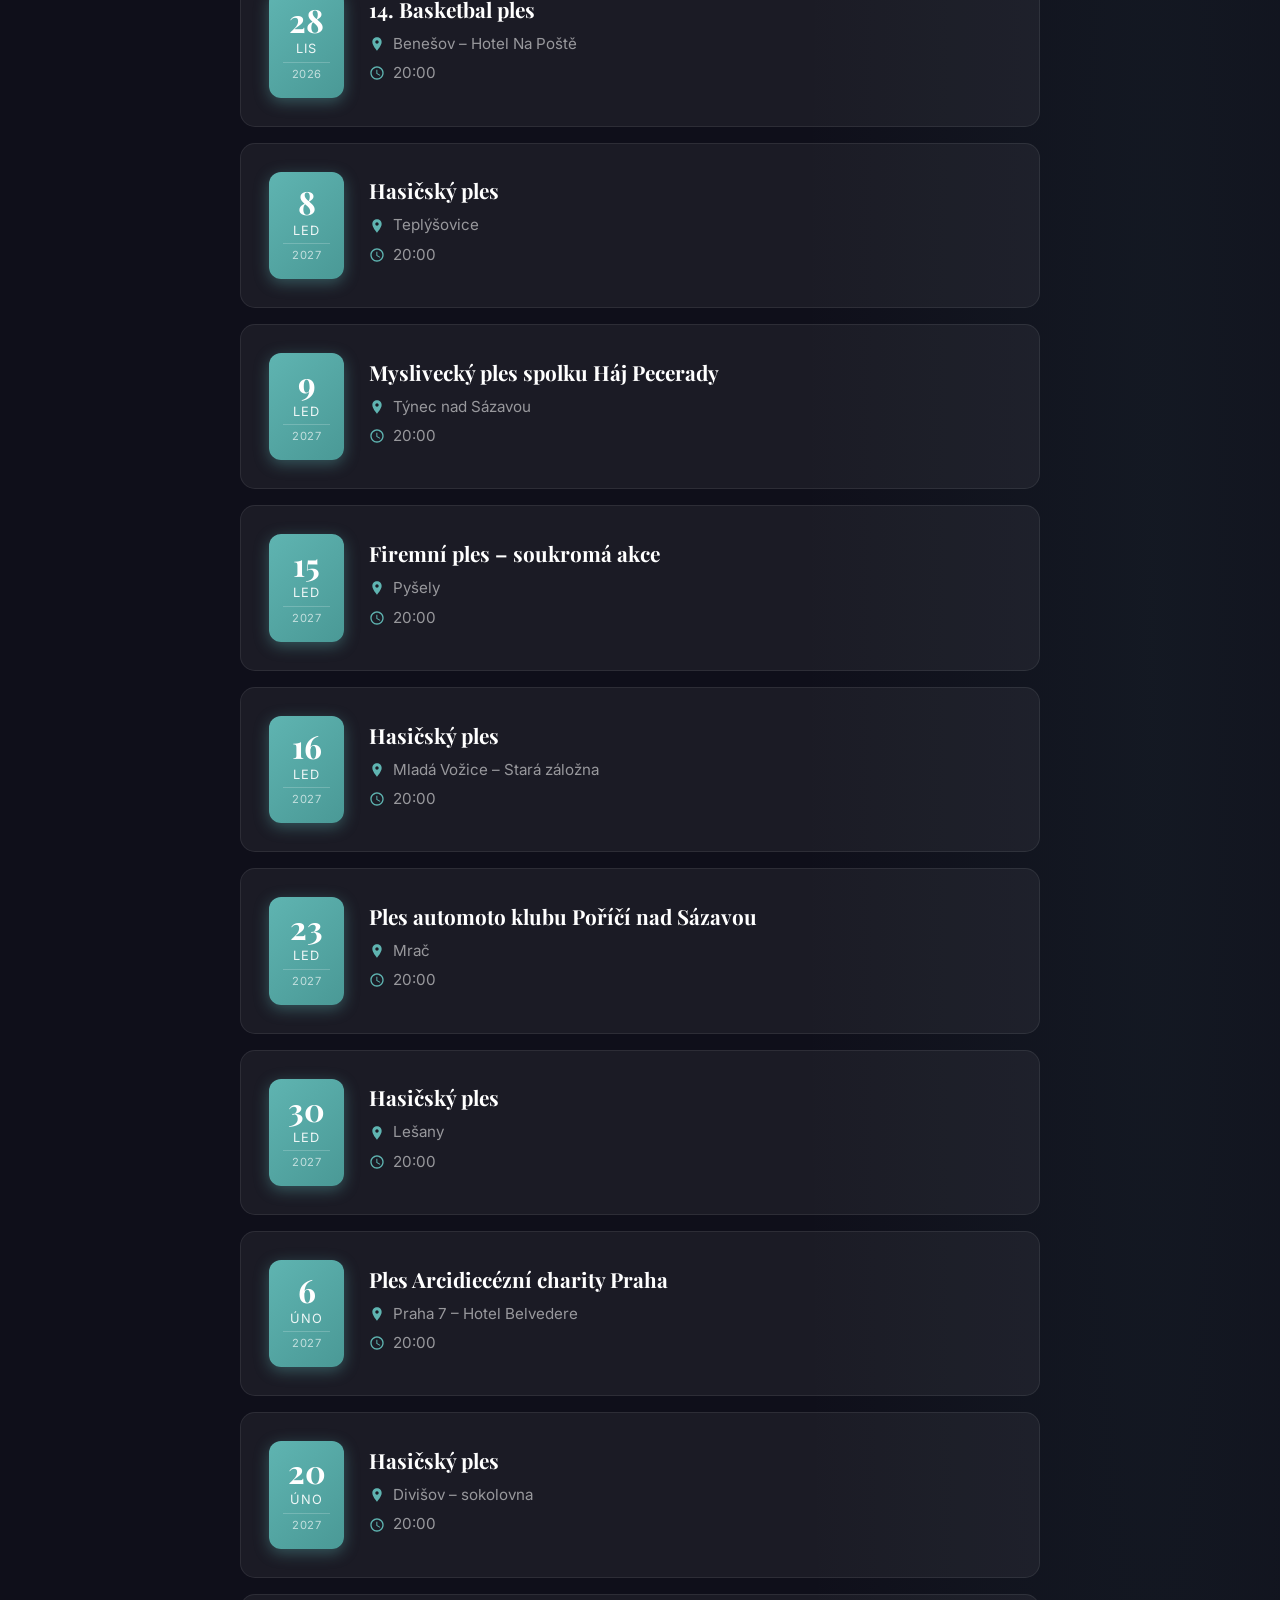
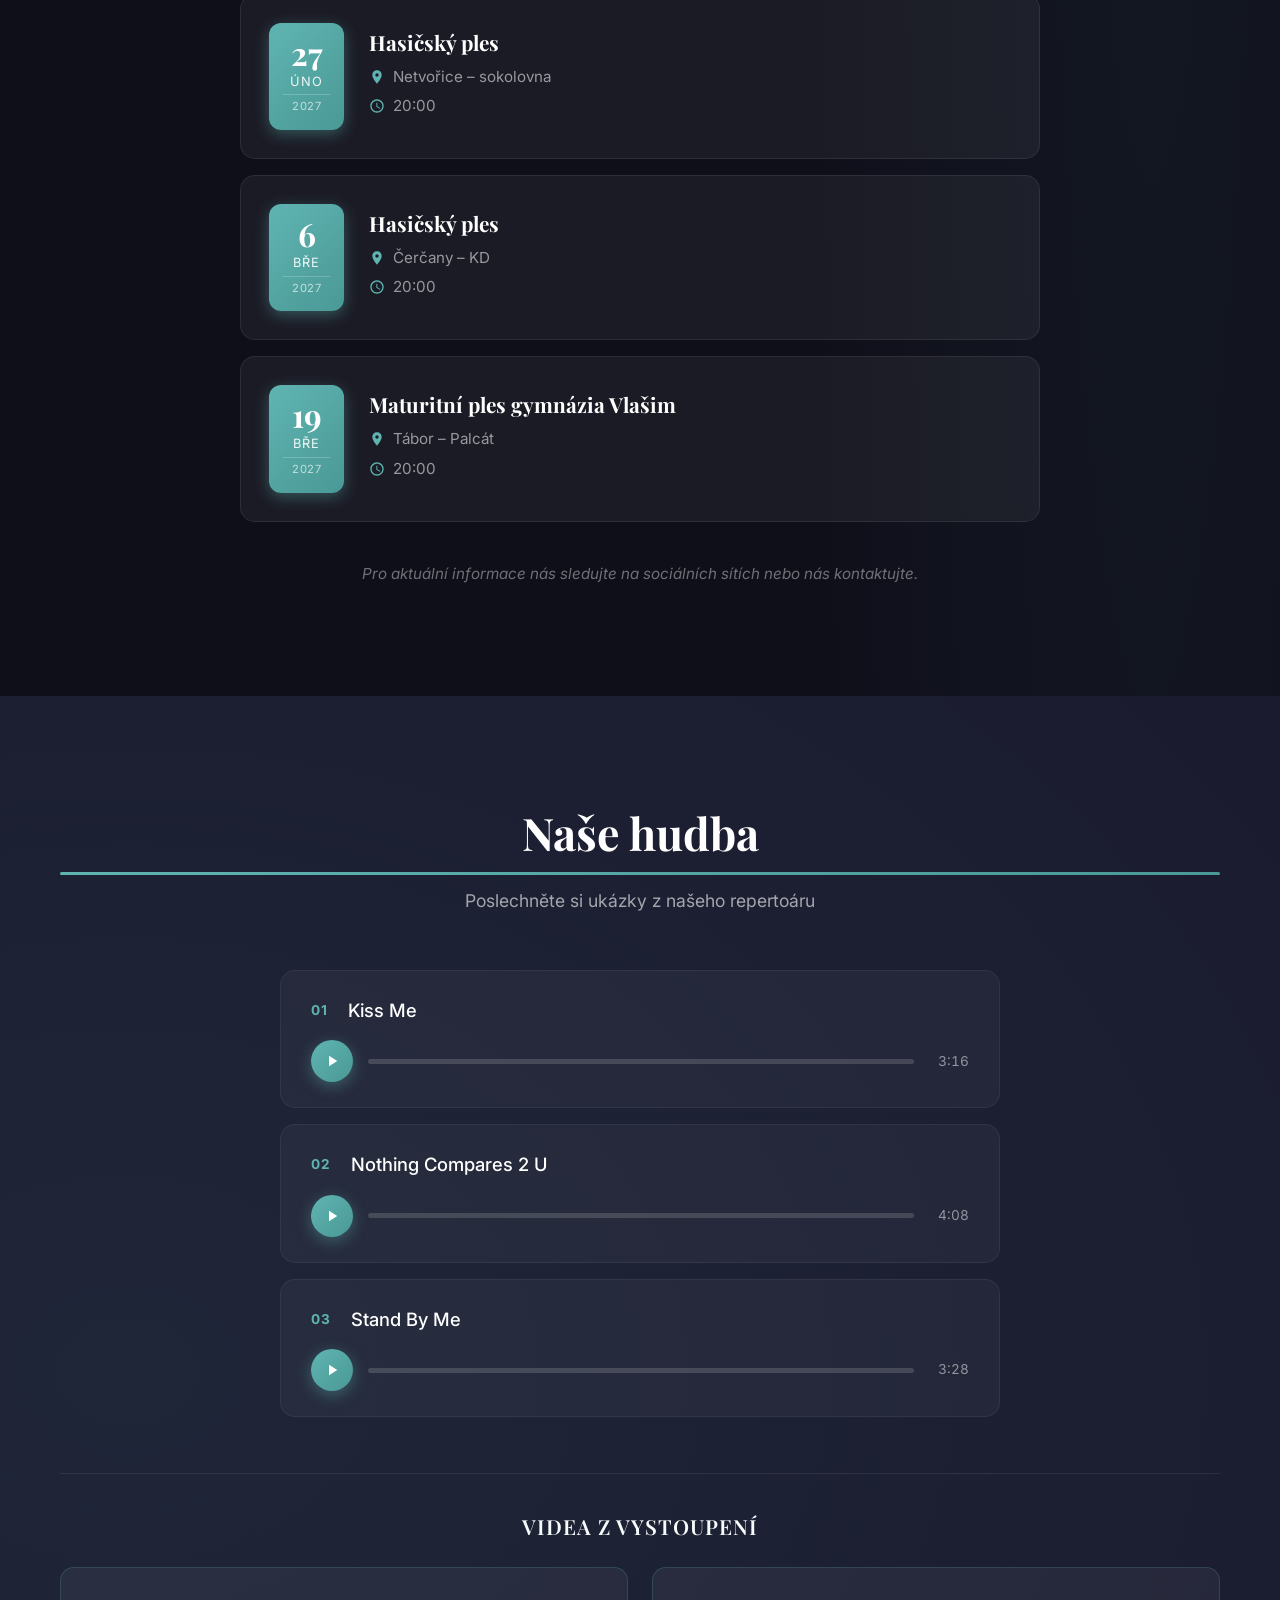
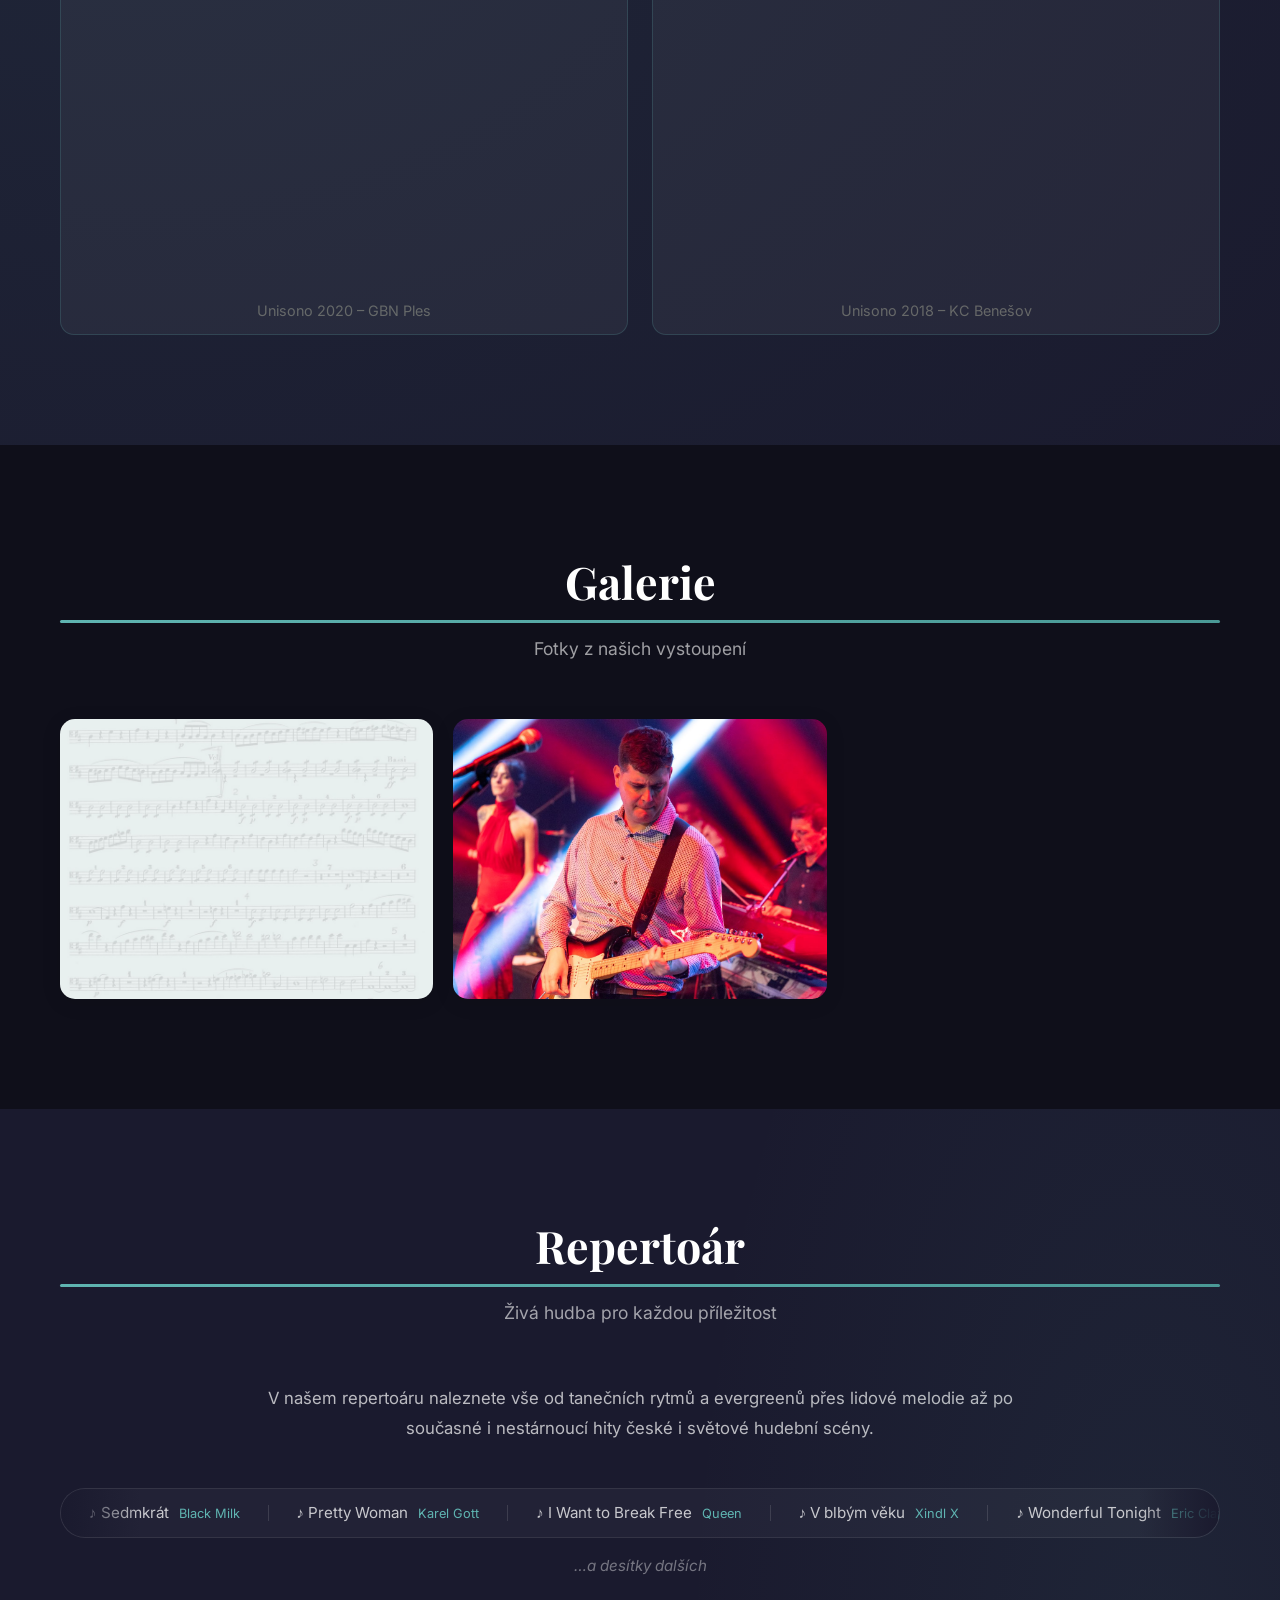
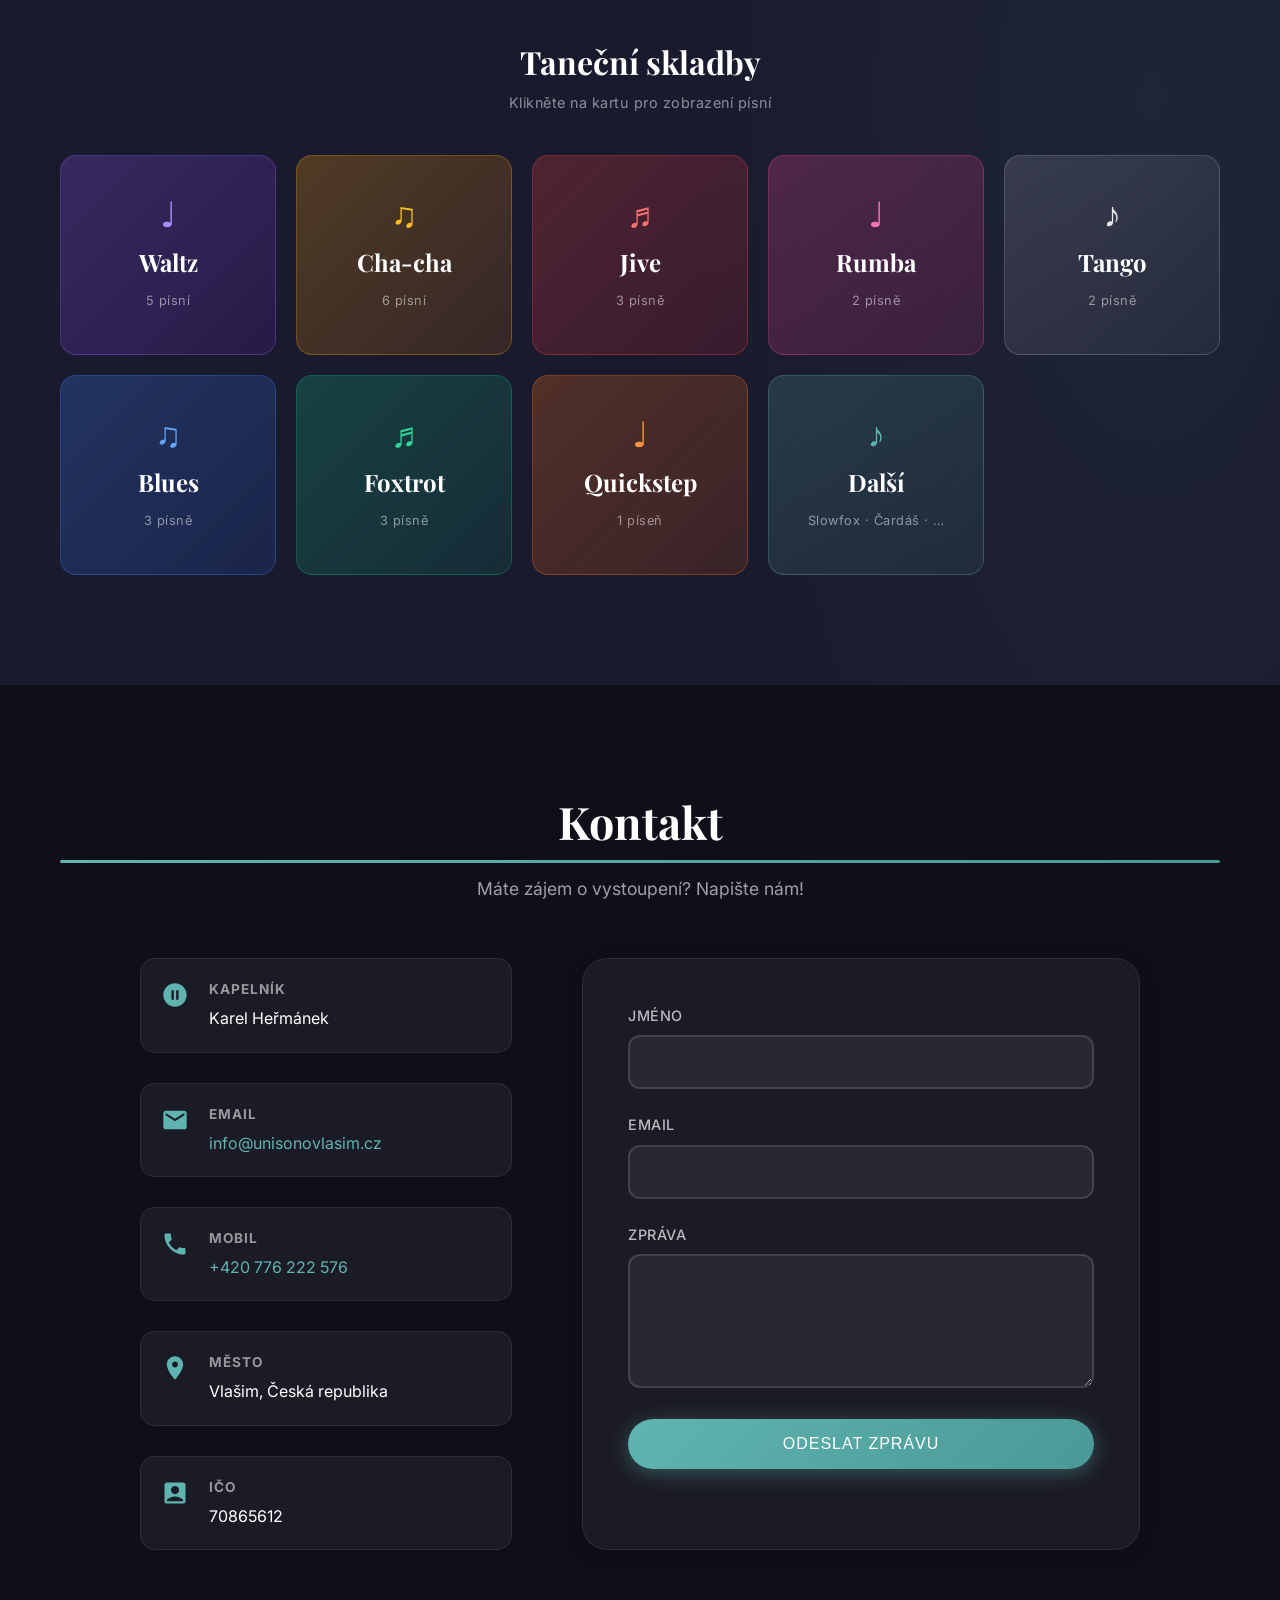
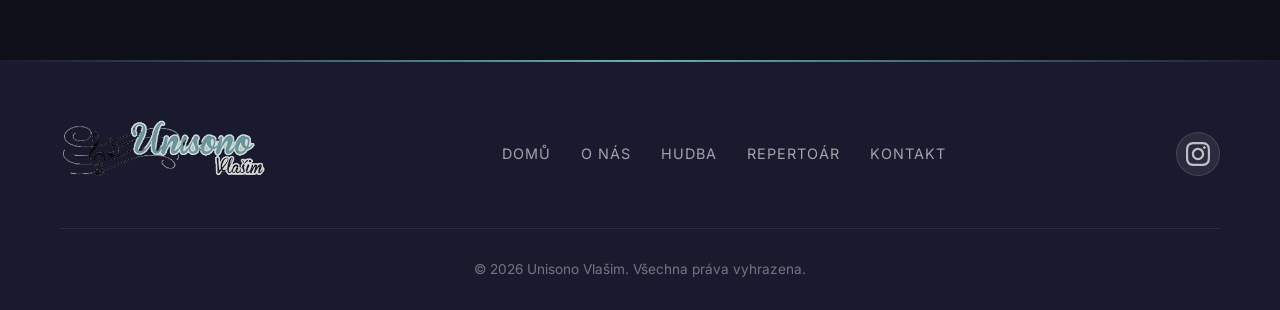
==== commit 18a34890: "Revert "Světlý/tmavý režim: toggle v navbaru, system preference, anti-flash" This reverts commit 5f4" ====
--- a/index.html
+++ b/index.html
@@ -11,14 +11,6 @@
     <link href="https://fonts.googleapis.com/css2?family=Playfair+Display:wght@400;700&family=Inter:wght@300;400;500;600&display=swap" rel="stylesheet">
     <link rel="icon" type="image/png" href="images/logo.png">
     <script src="https://identity.netlify.com/v1/netlify-identity-widget.js"></script>
-    <!-- Anti-flash: nastaví téma před renderem -->
-    <script>
-        (function(){
-            var s = localStorage.getItem('theme');
-            var d = window.matchMedia('(prefers-color-scheme: dark)').matches;
-            document.documentElement.setAttribute('data-theme', s || (d ? 'dark' : 'light'));
-        })();
-    </script>
 </head>
 <body>
     <!-- Language Switcher -->
@@ -54,17 +46,6 @@
             <a href="https://www.instagram.com/unisono_band_/" target="_blank" rel="noopener noreferrer" class="nav-instagram" aria-label="Instagram">
                 <svg viewBox="0 0 24 24" fill="currentColor" width="20" height="20"><path d="M12 2.163c3.204 0 3.584.012 4.85.07 3.252.148 4.771 1.691 4.919 4.919.058 1.265.069 1.645.069 4.849 0 3.205-.012 3.584-.069 4.849-.149 3.225-1.664 4.771-4.919 4.919-1.266.058-1.644.07-4.85.07-3.204 0-3.584-.012-4.849-.07-3.26-.149-4.771-1.699-4.919-4.92-.058-1.265-.07-1.644-.07-4.849 0-3.204.013-3.583.07-4.849.149-3.227 1.664-4.771 4.919-4.919 1.266-.057 1.645-.069 4.849-.069zm0-2.163c-3.259 0-3.667.014-4.947.072-4.358.2-6.78 2.618-6.98 6.98-.059 1.281-.073 1.689-.073 4.948 0 3.259.014 3.668.072 4.948.2 4.358 2.618 6.78 6.98 6.98 1.281.058 1.689.072 4.948.072 3.259 0 3.668-.014 4.948-.072 4.354-.2 6.782-2.618 6.979-6.98.059-1.28.073-1.689.073-4.948 0-3.259-.014-3.667-.072-4.947-.196-4.354-2.617-6.78-6.979-6.98-1.281-.059-1.69-.073-4.949-.073zm0 5.838c-3.403 0-6.162 2.759-6.162 6.162s2.759 6.163 6.162 6.163 6.162-2.759 6.162-6.163c0-3.403-2.759-6.162-6.162-6.162zm0 10.162c-2.209 0-4-1.79-4-4 0-2.209 1.791-4 4-4s4 1.791 4 4c0 2.21-1.791 4-4 4zm6.406-11.845c-.796 0-1.441.645-1.441 1.44s.645 1.44 1.441 1.44c.795 0 1.439-.645 1.439-1.44s-.644-1.44-1.439-1.44z"/></svg>
             </a>
-            <button id="theme-toggle" class="theme-toggle" aria-label="Přepnout téma">
-                <svg class="icon-sun" viewBox="0 0 24 24" fill="none" stroke="currentColor" stroke-width="2" stroke-linecap="round" stroke-linejoin="round" width="18" height="18">
-                    <circle cx="12" cy="12" r="5"/><line x1="12" y1="1" x2="12" y2="3"/><line x1="12" y1="21" x2="12" y2="23"/>
-                    <line x1="4.22" y1="4.22" x2="5.64" y2="5.64"/><line x1="18.36" y1="18.36" x2="19.78" y2="19.78"/>
-                    <line x1="1" y1="12" x2="3" y2="12"/><line x1="21" y1="12" x2="23" y2="12"/>
-                    <line x1="4.22" y1="19.78" x2="5.64" y2="18.36"/><line x1="18.36" y1="5.64" x2="19.78" y2="4.22"/>
-                </svg>
-                <svg class="icon-moon" viewBox="0 0 24 24" fill="none" stroke="currentColor" stroke-width="2" stroke-linecap="round" stroke-linejoin="round" width="18" height="18">
-                    <path d="M21 12.79A9 9 0 1 1 11.21 3 7 7 0 0 0 21 12.79z"/>
-                </svg>
-            </button>
         </div>
     </nav>
 
--- a/css/style.css
+++ b/css/style.css
@@ -2073,167 +2073,3 @@
     .cal-day-name { font-size: 0.62rem; padding-bottom: 5px; }
     .cal-day-num { font-size: 0.78rem; }
 }
-
-/* ================================
-   Theme Toggle Button
-   ================================ */
-.theme-toggle {
-    background: rgba(255,255,255,0.1);
-    border: 1px solid rgba(255,255,255,0.2);
-    color: var(--white);
-    width: 36px;
-    height: 36px;
-    border-radius: 50%;
-    cursor: pointer;
-    display: flex;
-    align-items: center;
-    justify-content: center;
-    flex-shrink: 0;
-    transition: var(--transition);
-}
-
-.theme-toggle:hover {
-    background: var(--primary-color);
-    border-color: var(--primary-color);
-    color: var(--bg-dark);
-}
-
-/* Sun = přepnout na světlý, Moon = přepnout na tmavý */
-.theme-toggle .icon-sun  { display: block; }
-.theme-toggle .icon-moon { display: none;  }
-[data-theme="light"] .theme-toggle .icon-sun  { display: none;  }
-[data-theme="light"] .theme-toggle .icon-moon { display: block; }
-
-/* Mobilní pořadí: logo | instagram(1) | theme-toggle(2) | hamburger(3) */
-@media (max-width: 768px) {
-    .theme-toggle { order: 2; }
-    .nav-toggle   { order: 3; }
-}
-
-/* ================================
-   Light Mode Theme
-   ================================ */
-[data-theme="light"] {
-    --bg-dark:   #f0f4f8;
-    --bg-dark-2: #dde4ed;
-    --primary-color:  #3a9997;
-    --primary-dark:   #2d7a78;
-    --primary-glow:   rgba(58,153,151,0.25);
-    --secondary-color:#1e3a5f;
-    --text-color: #1e3a5f;
-    --text-light: #4a6080;
-    --shadow:    0 4px 20px rgba(0,0,0,0.07);
-    --shadow-lg: 0 10px 40px rgba(0,0,0,0.11);
-    --shadow-glow: 0 0 30px rgba(58,153,151,0.15);
-}
-
-/* Plynulý přechod při změně tématu */
-html { transition: background-color 0.35s ease; }
-.navbar, section, .footer, .event-card, .track,
-.contact-form, .flip-card-front, .flip-card-back,
-.events-calendar, .cal-detail-card, .theme-toggle {
-    transition: background 0.35s ease, border-color 0.35s ease, color 0.35s ease;
-}
-
-/* --- Navbar --- */
-[data-theme="light"] .navbar {
-    background: rgba(240,244,248,0.93);
-}
-[data-theme="light"] .navbar.scrolled {
-    background: rgba(240,244,248,0.97);
-    border-bottom: 1px solid rgba(30,58,95,0.1);
-    box-shadow: 0 2px 20px rgba(0,0,0,0.08);
-}
-[data-theme="light"] .nav-menu a         { color: var(--text-color) !important; }
-[data-theme="light"] .navbar:not(.scrolled) .nav-menu a.active { color: var(--primary-color) !important; }
-[data-theme="light"] .nav-instagram      { color: var(--text-color); }
-[data-theme="light"] .theme-toggle       { color: var(--text-color); background: rgba(30,58,95,0.08); border-color: rgba(30,58,95,0.18); }
-[data-theme="light"] .nav-toggle span    { background: var(--text-color); }
-[data-theme="light"] .nav-lang-item .lang-btn { color: var(--text-color); border-color: rgba(30,58,95,0.2); background: transparent; }
-[data-theme="light"] .nav-lang-item .lang-btn.active { background: var(--primary-color); color: #fff; border-color: var(--primary-color); }
-
-/* --- About --- */
-[data-theme="light"] .about .section-title    { color: var(--text-color) !important; }
-[data-theme="light"] .about .section-subtitle { color: var(--text-light) !important; }
-[data-theme="light"] .about-text p            { color: var(--text-light); }
-
-/* --- Events (seznam + kalendář) --- */
-[data-theme="light"] .events .section-title    { color: var(--text-color) !important; }
-[data-theme="light"] .events .section-subtitle { color: var(--text-light) !important; }
-[data-theme="light"] .event-card {
-    background: rgba(255,255,255,0.75);
-    border-color: rgba(30,58,95,0.12);
-}
-[data-theme="light"] .event-card:hover { background: rgba(255,255,255,0.95); }
-[data-theme="light"] .event-title    { color: var(--text-color); }
-[data-theme="light"] .event-location,
-[data-theme="light"] .event-location svg { color: var(--text-light); }
-
-/* Kalendář */
-[data-theme="light"] .events-calendar {
-    background: rgba(255,255,255,0.65);
-    border-color: rgba(30,58,95,0.15);
-}
-[data-theme="light"] .cal-month-title { color: var(--text-color); }
-[data-theme="light"] .cal-nav {
-    color: var(--text-color);
-    background: rgba(30,58,95,0.08);
-    border-color: rgba(30,58,95,0.2);
-}
-[data-theme="light"] .cal-nav:hover { background: var(--primary-color); border-color: var(--primary-color); color: #fff; }
-[data-theme="light"] .cal-day-num   { color: var(--text-color); }
-[data-theme="light"] .cal-past .cal-day-num { color: rgba(30,58,95,0.33); }
-[data-theme="light"] .cal-detail-card { background: rgba(30,58,95,0.06); border-color: rgba(58,153,151,0.3); }
-[data-theme="light"] .cal-detail-card h4 { color: var(--text-color) !important; }
-[data-theme="light"] .cal-detail-card p  { color: var(--text-light)  !important; }
-
-/* --- Music --- */
-[data-theme="light"] .music .section-title    { color: var(--text-color) !important; }
-[data-theme="light"] .music .section-subtitle { color: var(--text-light) !important; }
-[data-theme="light"] .track          { border-bottom-color: rgba(30,58,95,0.1); }
-[data-theme="light"] .track-name     { color: var(--text-color); }
-[data-theme="light"] .track-number   { color: var(--text-light); }
-[data-theme="light"] .track-duration { color: var(--text-light); }
-[data-theme="light"] .video-section-title { color: var(--primary-color); }
-
-/* --- Gallery --- */
-[data-theme="light"] .gallery .section-title    { color: var(--text-color) !important; }
-[data-theme="light"] .gallery .section-subtitle { color: var(--text-light) !important; }
-[data-theme="light"] .gallery-placeholder {
-    background: rgba(30,58,95,0.05);
-    border-color: rgba(30,58,95,0.18);
-    color: var(--text-light);
-}
-
-/* --- Repertoár --- */
-[data-theme="light"] .repertoire .section-title    { color: var(--text-color) !important; }
-[data-theme="light"] .repertoire .section-subtitle { color: var(--text-light) !important; }
-[data-theme="light"] .ticker-item    { color: var(--text-color); }
-[data-theme="light"] .ticker-item em { color: var(--primary-color); }
-[data-theme="light"] .ticker-wrap::before { background: linear-gradient(to right,  var(--bg-dark-2), transparent); }
-[data-theme="light"] .ticker-wrap::after  { background: linear-gradient(to left, var(--bg-dark-2), transparent); }
-/* Flip card fronts mají barevné gradienty, text zůstane bílý */
-
-/* --- Kontakt --- */
-[data-theme="light"] .contact .section-title    { color: var(--text-color) !important; }
-[data-theme="light"] .contact .section-subtitle { color: var(--text-light) !important; }
-[data-theme="light"] .contact-item          { border-color: rgba(30,58,95,0.1); }
-[data-theme="light"] .contact-item:hover    { background: rgba(30,58,95,0.04); }
-[data-theme="light"] .contact-item strong   { color: var(--text-color); }
-[data-theme="light"] .contact-item a        { color: var(--text-color); }
-[data-theme="light"] .contact-form {
-    background: rgba(255,255,255,0.6);
-    border-color: rgba(30,58,95,0.1);
-}
-[data-theme="light"] .form-group label { color: var(--text-light); }
-[data-theme="light"] .form-group input,
-[data-theme="light"] .form-group textarea {
-    background: rgba(255,255,255,0.85);
-    border-color: rgba(30,58,95,0.2);
-    color: var(--text-color);
-}
-
-/* --- Footer --- */
-[data-theme="light"] .footer-links a   { color: var(--text-light); }
-[data-theme="light"] .social-link      { background: rgba(30,58,95,0.08); color: var(--text-light); border-color: rgba(30,58,95,0.15); }
-[data-theme="light"] .footer-bottom    { color: var(--text-light); border-top-color: rgba(30,58,95,0.1); }
